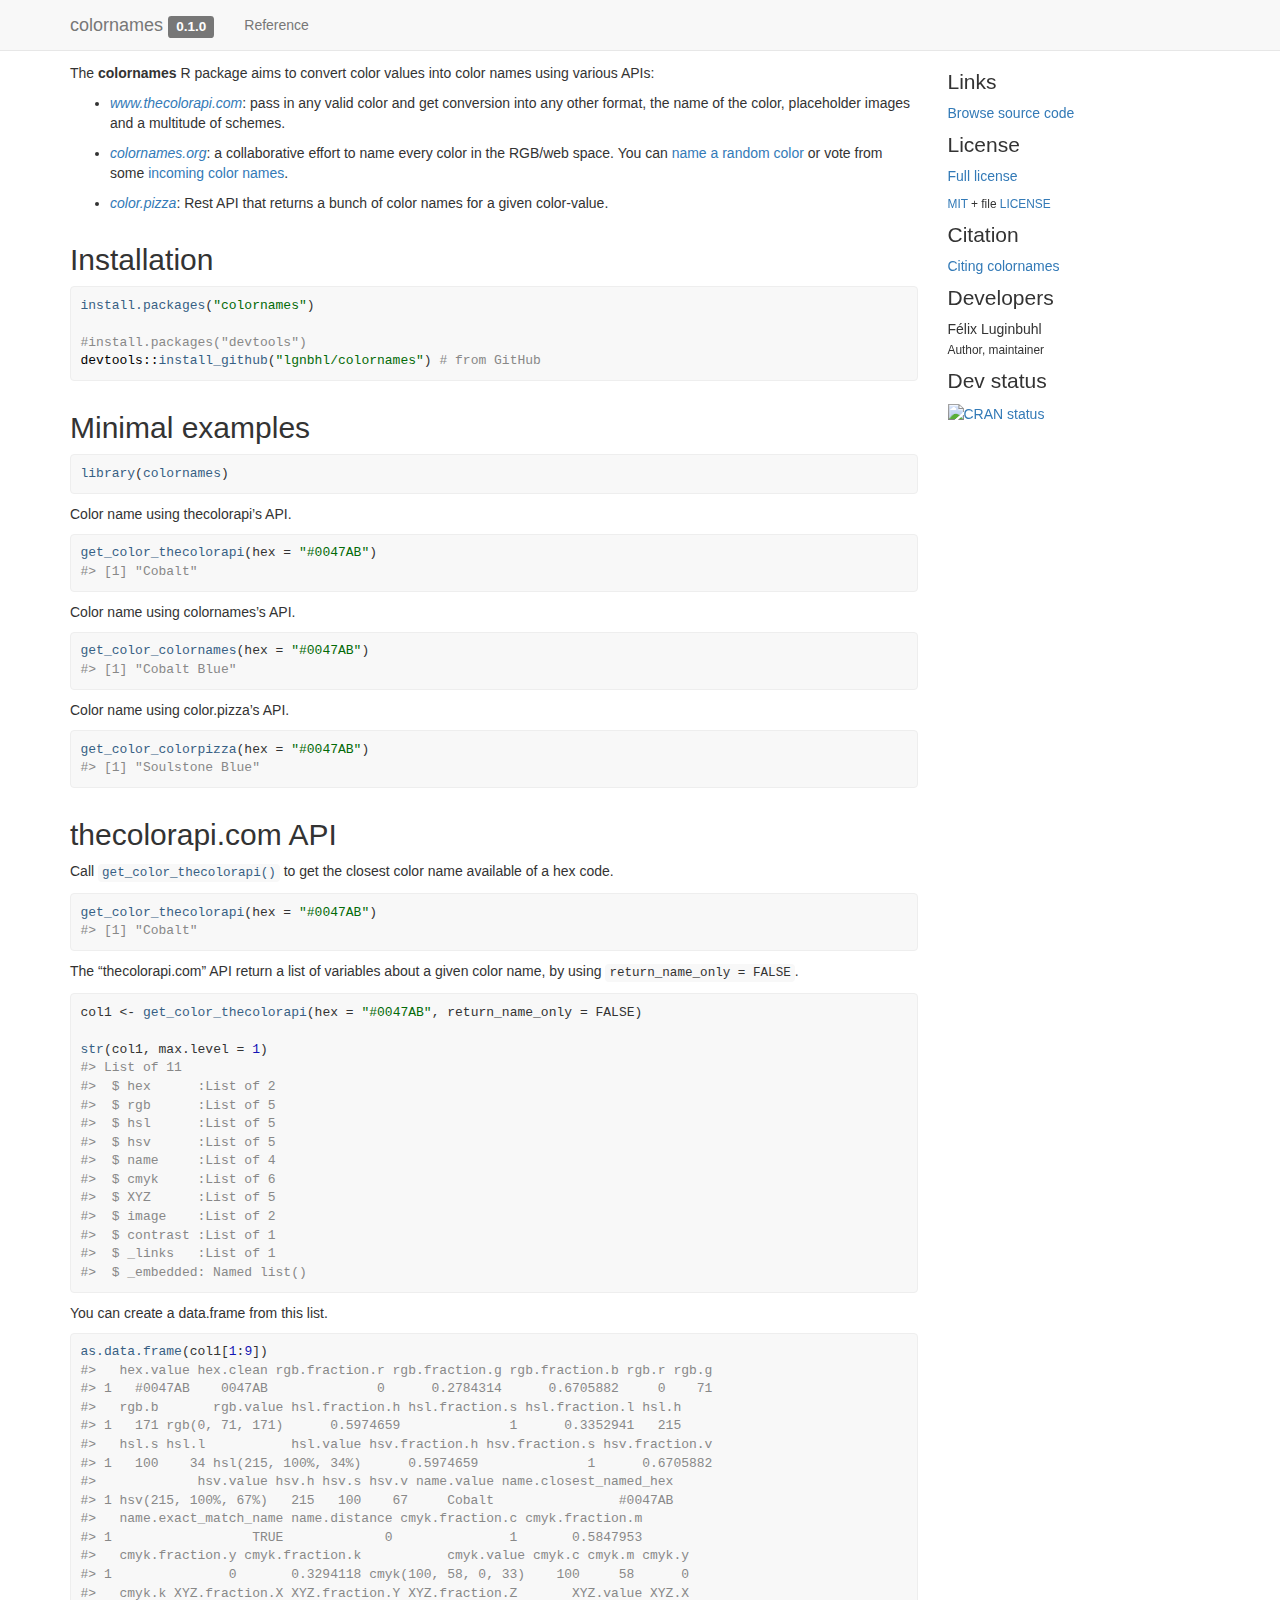
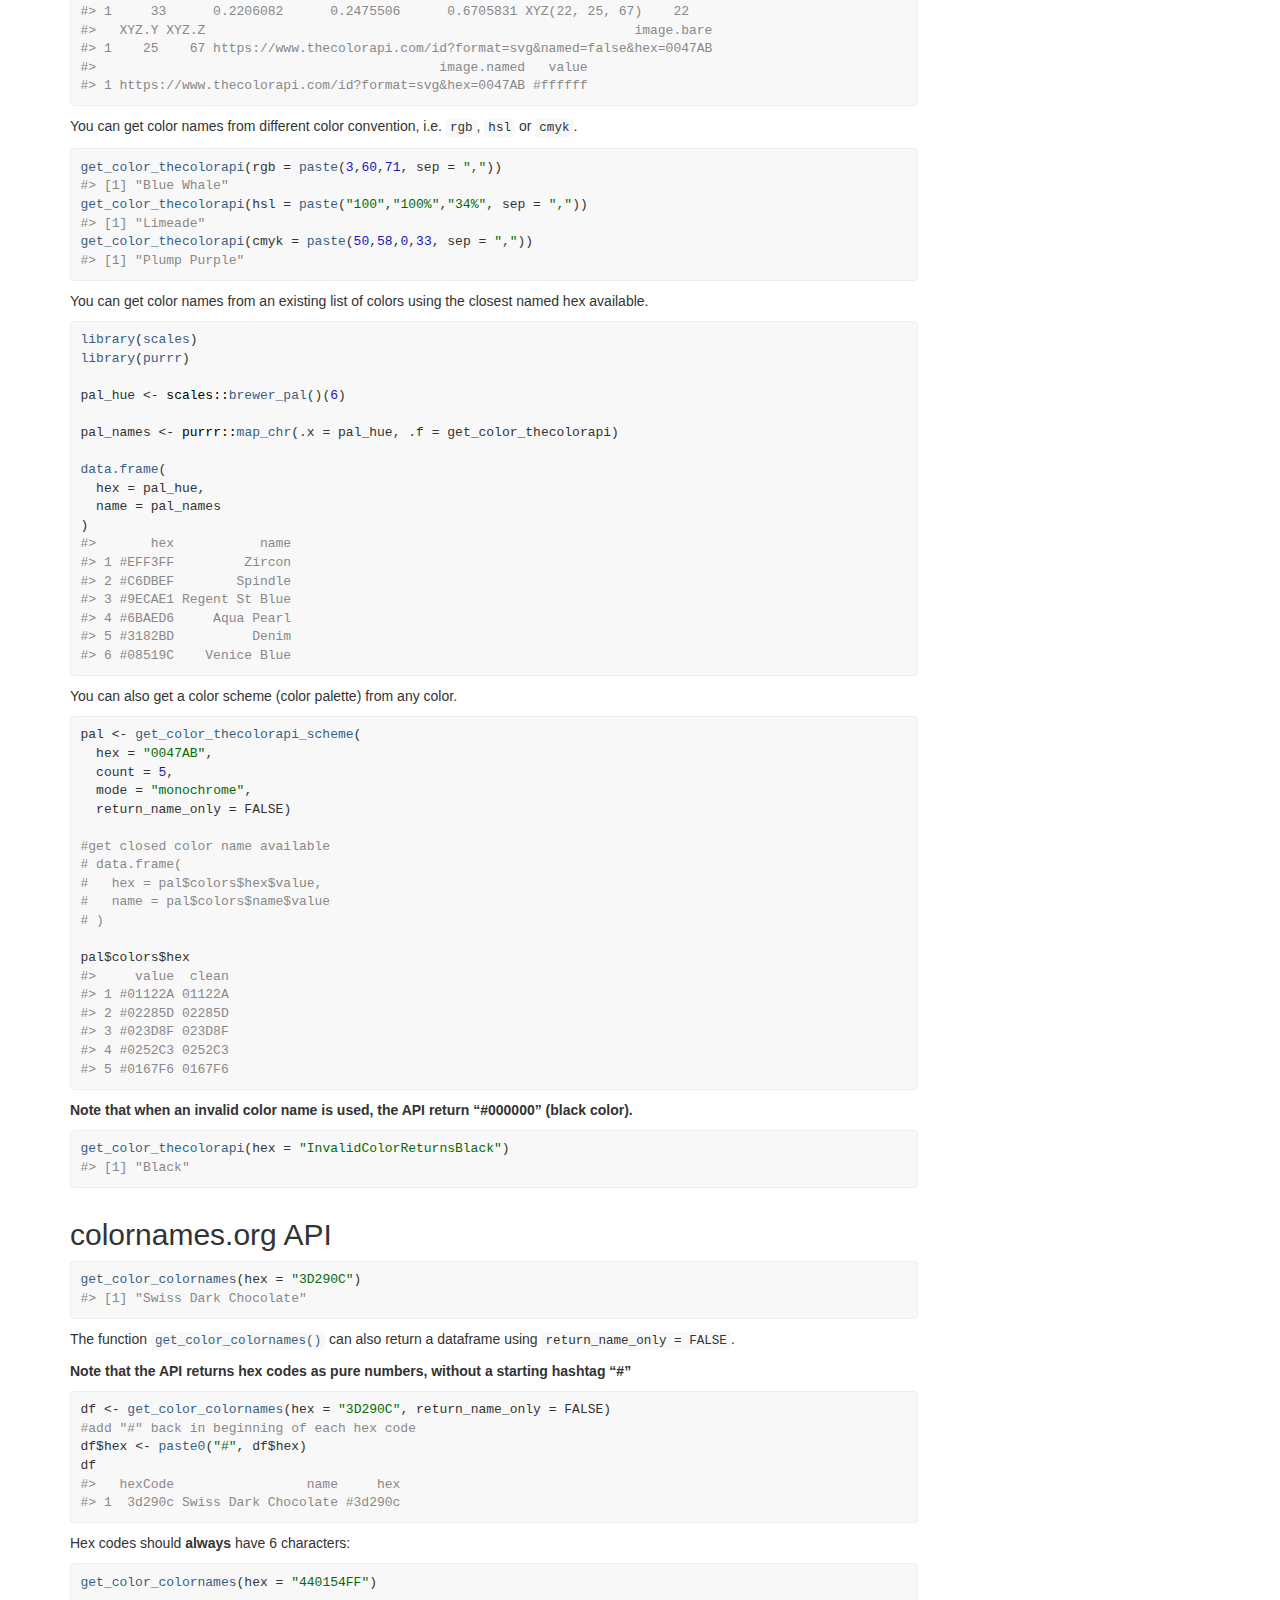
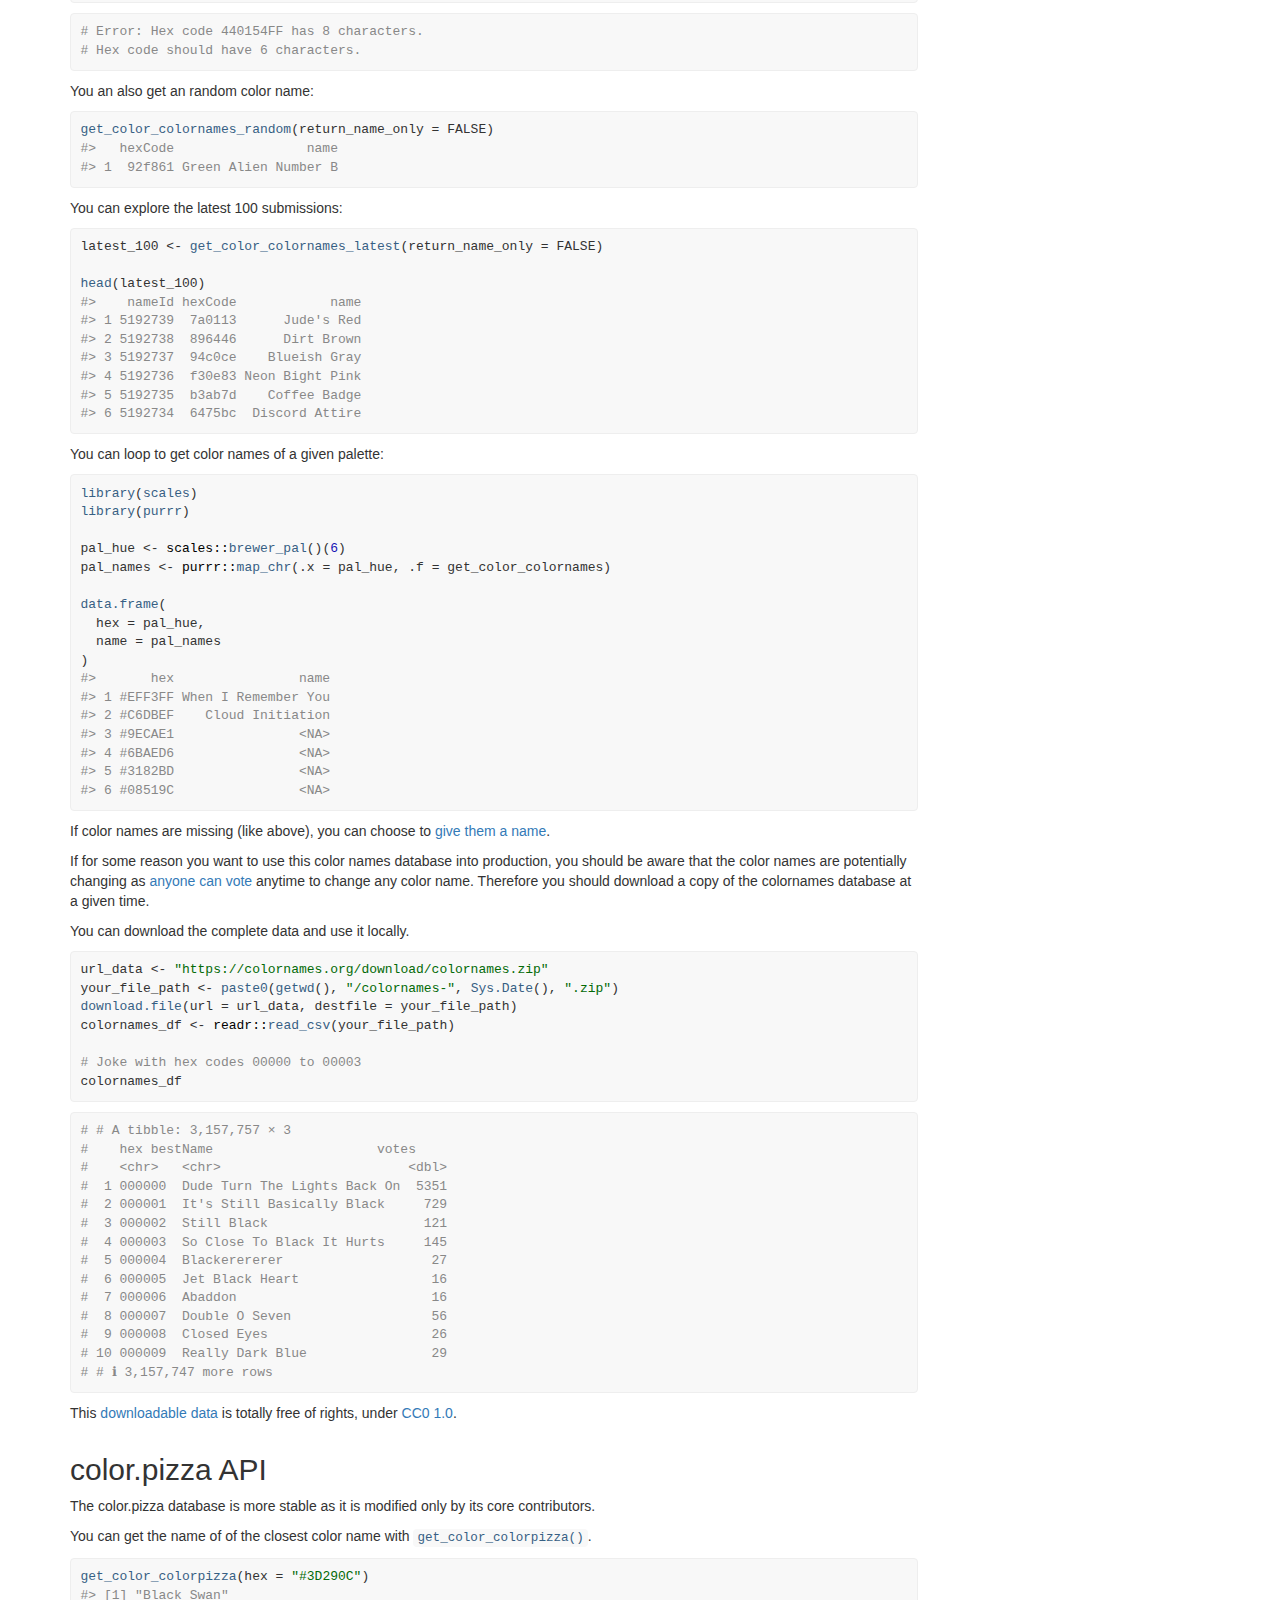
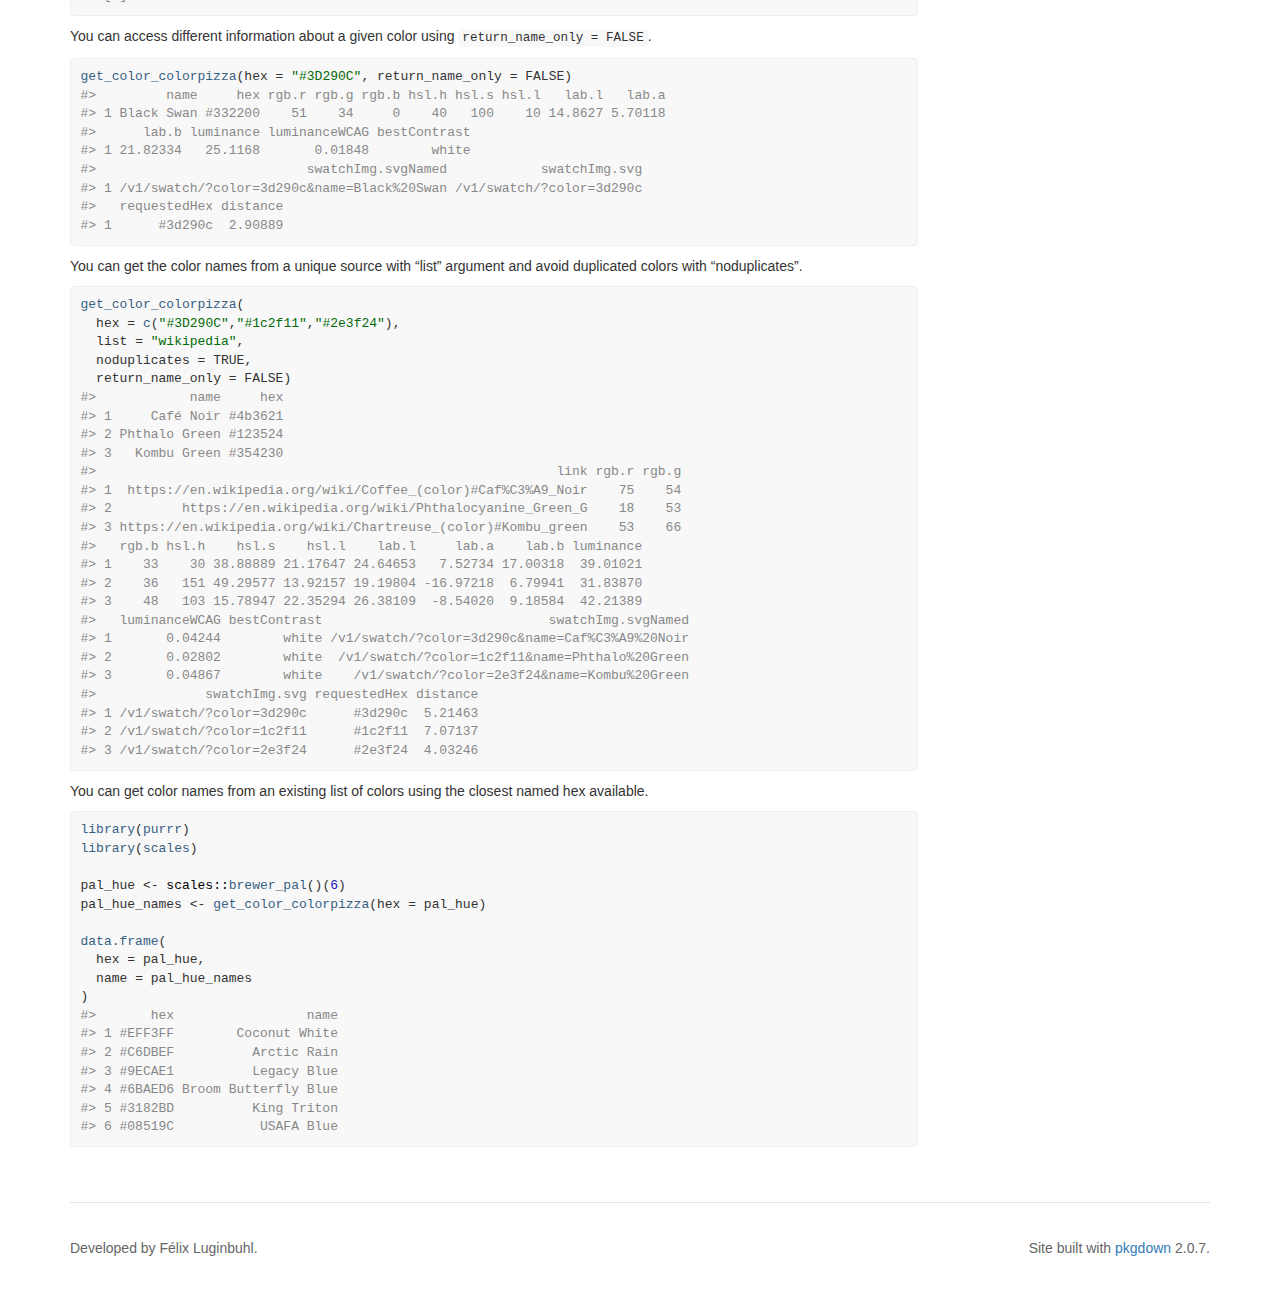
==== docs/index.html @ 17789cb8 "colornames v.0.1.0" ====
<!DOCTYPE html>
<!-- Generated by pkgdown: do not edit by hand --><html lang="en">
<head>
<meta http-equiv="Content-Type" content="text/html; charset=UTF-8">
<meta charset="utf-8">
<meta http-equiv="X-UA-Compatible" content="IE=edge">
<meta name="viewport" content="width=device-width, initial-scale=1.0">
<title>Convert color values into color names. • colornames</title>
<!-- jquery --><script src="https://cdnjs.cloudflare.com/ajax/libs/jquery/3.4.1/jquery.min.js" integrity="sha256-CSXorXvZcTkaix6Yvo6HppcZGetbYMGWSFlBw8HfCJo=" crossorigin="anonymous"></script><!-- Bootstrap --><link rel="stylesheet" href="https://cdnjs.cloudflare.com/ajax/libs/twitter-bootstrap/3.4.1/css/bootstrap.min.css" integrity="sha256-bZLfwXAP04zRMK2BjiO8iu9pf4FbLqX6zitd+tIvLhE=" crossorigin="anonymous">
<script src="https://cdnjs.cloudflare.com/ajax/libs/twitter-bootstrap/3.4.1/js/bootstrap.min.js" integrity="sha256-nuL8/2cJ5NDSSwnKD8VqreErSWHtnEP9E7AySL+1ev4=" crossorigin="anonymous"></script><!-- bootstrap-toc --><link rel="stylesheet" href="bootstrap-toc.css">
<script src="bootstrap-toc.js"></script><!-- Font Awesome icons --><link rel="stylesheet" href="https://cdnjs.cloudflare.com/ajax/libs/font-awesome/5.12.1/css/all.min.css" integrity="sha256-mmgLkCYLUQbXn0B1SRqzHar6dCnv9oZFPEC1g1cwlkk=" crossorigin="anonymous">
<link rel="stylesheet" href="https://cdnjs.cloudflare.com/ajax/libs/font-awesome/5.12.1/css/v4-shims.min.css" integrity="sha256-wZjR52fzng1pJHwx4aV2AO3yyTOXrcDW7jBpJtTwVxw=" crossorigin="anonymous">
<!-- clipboard.js --><script src="https://cdnjs.cloudflare.com/ajax/libs/clipboard.js/2.0.6/clipboard.min.js" integrity="sha256-inc5kl9MA1hkeYUt+EC3BhlIgyp/2jDIyBLS6k3UxPI=" crossorigin="anonymous"></script><!-- headroom.js --><script src="https://cdnjs.cloudflare.com/ajax/libs/headroom/0.11.0/headroom.min.js" integrity="sha256-AsUX4SJE1+yuDu5+mAVzJbuYNPHj/WroHuZ8Ir/CkE0=" crossorigin="anonymous"></script><script src="https://cdnjs.cloudflare.com/ajax/libs/headroom/0.11.0/jQuery.headroom.min.js" integrity="sha256-ZX/yNShbjqsohH1k95liqY9Gd8uOiE1S4vZc+9KQ1K4=" crossorigin="anonymous"></script><!-- pkgdown --><link href="pkgdown.css" rel="stylesheet">
<script src="pkgdown.js"></script><meta property="og:title" content="Convert color values into color names.">
<meta property="og:description" content="R wrapper of various APIs, i.e. &lt;www.thecolorapi.com&gt;, &lt;colornames.org&gt;
  and &lt;color.pizza&gt;, which convert color values into color names.">
<!-- mathjax --><script src="https://cdnjs.cloudflare.com/ajax/libs/mathjax/2.7.5/MathJax.js" integrity="sha256-nvJJv9wWKEm88qvoQl9ekL2J+k/RWIsaSScxxlsrv8k=" crossorigin="anonymous"></script><script src="https://cdnjs.cloudflare.com/ajax/libs/mathjax/2.7.5/config/TeX-AMS-MML_HTMLorMML.js" integrity="sha256-84DKXVJXs0/F8OTMzX4UR909+jtl4G7SPypPavF+GfA=" crossorigin="anonymous"></script><!--[if lt IE 9]>
<script src="https://oss.maxcdn.com/html5shiv/3.7.3/html5shiv.min.js"></script>
<script src="https://oss.maxcdn.com/respond/1.4.2/respond.min.js"></script>
<![endif]-->
</head>
<body data-spy="scroll" data-target="#toc">
    

    <div class="container template-home">
      <header><div class="navbar navbar-default navbar-fixed-top" role="navigation">
  <div class="container">
    <div class="navbar-header">
      <button type="button" class="navbar-toggle collapsed" data-toggle="collapse" data-target="#navbar" aria-expanded="false">
        <span class="sr-only">Toggle navigation</span>
        <span class="icon-bar"></span>
        <span class="icon-bar"></span>
        <span class="icon-bar"></span>
      </button>
      <span class="navbar-brand">
        <a class="navbar-link" href="index.html">colornames</a>
        <span class="version label label-default" data-toggle="tooltip" data-placement="bottom" title="">0.1.0</span>
      </span>
    </div>

    <div id="navbar" class="navbar-collapse collapse">
      <ul class="nav navbar-nav">
<li>
  <a href="reference/index.html">Reference</a>
</li>
      </ul>
<ul class="nav navbar-nav navbar-right">
<li>
  <a href="https://github.com/lgnbhl/colornames/" class="external-link">
    <span class="fab fa-github fa-lg"></span>
     
  </a>
</li>
      </ul>
</div>
<!--/.nav-collapse -->
  </div>
<!--/.container -->
</div>
<!--/.navbar -->

      

      </header><div class="row">
  <div class="contents col-md-9">

<div class="section level2">
<h2 id="overview">Overview<a class="anchor" aria-label="anchor" href="#overview"></a>
</h2>
<!-- badges: start -->

<p>The <strong>colornames</strong> R package aims to convert color values into color names using various APIs:</p>
<ul>
<li><p><em><a href="https://www.thecolorapi.com" class="external-link">www.thecolorapi.com</a></em>: pass in any valid color and get conversion into any other format, the name of the color, placeholder images and a multitude of schemes.</p></li>
<li><p><em><a href="https://colornames.org" class="external-link">colornames.org</a></em>: a collaborative effort to name every color in the RGB/web space. You can <a href="https://colornames.org/random/" class="external-link">name a random color</a> or vote from some <a href="https://colornames.org/fresh/" class="external-link">incoming color names</a>.</p></li>
<li><p><em><a href="https://github.com/meodai/color-name-api" class="external-link">color.pizza</a></em>: Rest API that returns a bunch of color names for a given color-value.</p></li>
</ul>
</div>
<div class="section level2">
<h2 id="installation">Installation<a class="anchor" aria-label="anchor" href="#installation"></a>
</h2>
<div class="sourceCode" id="cb1"><pre class="downlit sourceCode r">
<code class="sourceCode R"><span><span class="fu"><a href="https://rdrr.io/r/utils/install.packages.html" class="external-link">install.packages</a></span><span class="op">(</span><span class="st">"colornames"</span><span class="op">)</span></span>
<span></span>
<span><span class="co">#install.packages("devtools")</span></span>
<span><span class="fu">devtools</span><span class="fu">::</span><span class="fu"><a href="https://remotes.r-lib.org/reference/install_github.html" class="external-link">install_github</a></span><span class="op">(</span><span class="st">"lgnbhl/colornames"</span><span class="op">)</span> <span class="co"># from GitHub</span></span></code></pre></div>
</div>
<div class="section level2">
<h2 id="minimal-examples">Minimal examples<a class="anchor" aria-label="anchor" href="#minimal-examples"></a>
</h2>
<div class="sourceCode" id="cb2"><pre class="downlit sourceCode r">
<code class="sourceCode R"><span><span class="kw"><a href="https://rdrr.io/r/base/library.html" class="external-link">library</a></span><span class="op">(</span><span class="va"><a href="https://felixluginbuhl.com/colornames/" class="external-link">colornames</a></span><span class="op">)</span></span></code></pre></div>
<p>Color name using thecolorapi’s API.</p>
<div class="sourceCode" id="cb3"><pre class="downlit sourceCode r">
<code class="sourceCode R"><span><span class="fu"><a href="reference/get_color_thecolorapi.html">get_color_thecolorapi</a></span><span class="op">(</span>hex <span class="op">=</span> <span class="st">"#0047AB"</span><span class="op">)</span></span>
<span><span class="co">#&gt; [1] "Cobalt"</span></span></code></pre></div>
<p>Color name using colornames’s API.</p>
<div class="sourceCode" id="cb4"><pre class="downlit sourceCode r">
<code class="sourceCode R"><span><span class="fu"><a href="reference/get_color_colornames.html">get_color_colornames</a></span><span class="op">(</span>hex <span class="op">=</span> <span class="st">"#0047AB"</span><span class="op">)</span></span>
<span><span class="co">#&gt; [1] "Cobalt Blue"</span></span></code></pre></div>
<p>Color name using color.pizza’s API.</p>
<div class="sourceCode" id="cb5"><pre class="downlit sourceCode r">
<code class="sourceCode R"><span><span class="fu"><a href="reference/get_color_colorpizza.html">get_color_colorpizza</a></span><span class="op">(</span>hex <span class="op">=</span> <span class="st">"#0047AB"</span><span class="op">)</span></span>
<span><span class="co">#&gt; [1] "Soulstone Blue"</span></span></code></pre></div>
</div>
<div class="section level2">
<h2 id="thecolorapicom-api">thecolorapi.com API<a class="anchor" aria-label="anchor" href="#thecolorapicom-api"></a>
</h2>
<p>Call <code><a href="reference/get_color_thecolorapi.html">get_color_thecolorapi()</a></code> to get the closest color name available of a hex code.</p>
<div class="sourceCode" id="cb6"><pre class="downlit sourceCode r">
<code class="sourceCode R"><span><span class="fu"><a href="reference/get_color_thecolorapi.html">get_color_thecolorapi</a></span><span class="op">(</span>hex <span class="op">=</span> <span class="st">"#0047AB"</span><span class="op">)</span></span>
<span><span class="co">#&gt; [1] "Cobalt"</span></span></code></pre></div>
<p>The “thecolorapi.com” API return a list of variables about a given color name, by using <code>return_name_only = FALSE</code>.</p>
<div class="sourceCode" id="cb7"><pre class="downlit sourceCode r">
<code class="sourceCode R"><span><span class="va">col1</span> <span class="op">&lt;-</span> <span class="fu"><a href="reference/get_color_thecolorapi.html">get_color_thecolorapi</a></span><span class="op">(</span>hex <span class="op">=</span> <span class="st">"#0047AB"</span>, return_name_only <span class="op">=</span> <span class="cn">FALSE</span><span class="op">)</span></span>
<span></span>
<span><span class="fu"><a href="https://rdrr.io/r/utils/str.html" class="external-link">str</a></span><span class="op">(</span><span class="va">col1</span>, max.level <span class="op">=</span> <span class="fl">1</span><span class="op">)</span></span>
<span><span class="co">#&gt; List of 11</span></span>
<span><span class="co">#&gt;  $ hex      :List of 2</span></span>
<span><span class="co">#&gt;  $ rgb      :List of 5</span></span>
<span><span class="co">#&gt;  $ hsl      :List of 5</span></span>
<span><span class="co">#&gt;  $ hsv      :List of 5</span></span>
<span><span class="co">#&gt;  $ name     :List of 4</span></span>
<span><span class="co">#&gt;  $ cmyk     :List of 6</span></span>
<span><span class="co">#&gt;  $ XYZ      :List of 5</span></span>
<span><span class="co">#&gt;  $ image    :List of 2</span></span>
<span><span class="co">#&gt;  $ contrast :List of 1</span></span>
<span><span class="co">#&gt;  $ _links   :List of 1</span></span>
<span><span class="co">#&gt;  $ _embedded: Named list()</span></span></code></pre></div>
<p>You can create a data.frame from this list.</p>
<div class="sourceCode" id="cb8"><pre class="downlit sourceCode r">
<code class="sourceCode R"><span><span class="fu"><a href="https://rdrr.io/r/base/as.data.frame.html" class="external-link">as.data.frame</a></span><span class="op">(</span><span class="va">col1</span><span class="op">[</span><span class="fl">1</span><span class="op">:</span><span class="fl">9</span><span class="op">]</span><span class="op">)</span></span>
<span><span class="co">#&gt;   hex.value hex.clean rgb.fraction.r rgb.fraction.g rgb.fraction.b rgb.r rgb.g</span></span>
<span><span class="co">#&gt; 1   #0047AB    0047AB              0      0.2784314      0.6705882     0    71</span></span>
<span><span class="co">#&gt;   rgb.b       rgb.value hsl.fraction.h hsl.fraction.s hsl.fraction.l hsl.h</span></span>
<span><span class="co">#&gt; 1   171 rgb(0, 71, 171)      0.5974659              1      0.3352941   215</span></span>
<span><span class="co">#&gt;   hsl.s hsl.l           hsl.value hsv.fraction.h hsv.fraction.s hsv.fraction.v</span></span>
<span><span class="co">#&gt; 1   100    34 hsl(215, 100%, 34%)      0.5974659              1      0.6705882</span></span>
<span><span class="co">#&gt;             hsv.value hsv.h hsv.s hsv.v name.value name.closest_named_hex</span></span>
<span><span class="co">#&gt; 1 hsv(215, 100%, 67%)   215   100    67     Cobalt                #0047AB</span></span>
<span><span class="co">#&gt;   name.exact_match_name name.distance cmyk.fraction.c cmyk.fraction.m</span></span>
<span><span class="co">#&gt; 1                  TRUE             0               1       0.5847953</span></span>
<span><span class="co">#&gt;   cmyk.fraction.y cmyk.fraction.k           cmyk.value cmyk.c cmyk.m cmyk.y</span></span>
<span><span class="co">#&gt; 1               0       0.3294118 cmyk(100, 58, 0, 33)    100     58      0</span></span>
<span><span class="co">#&gt;   cmyk.k XYZ.fraction.X XYZ.fraction.Y XYZ.fraction.Z       XYZ.value XYZ.X</span></span>
<span><span class="co">#&gt; 1     33      0.2206082      0.2475506      0.6705831 XYZ(22, 25, 67)    22</span></span>
<span><span class="co">#&gt;   XYZ.Y XYZ.Z                                                       image.bare</span></span>
<span><span class="co">#&gt; 1    25    67 https://www.thecolorapi.com/id?format=svg&amp;named=false&amp;hex=0047AB</span></span>
<span><span class="co">#&gt;                                            image.named   value</span></span>
<span><span class="co">#&gt; 1 https://www.thecolorapi.com/id?format=svg&amp;hex=0047AB #ffffff</span></span></code></pre></div>
<p>You can get color names from different color convention, i.e. <code>rgb</code>, <code>hsl</code> or <code>cmyk</code>.</p>
<div class="sourceCode" id="cb9"><pre class="downlit sourceCode r">
<code class="sourceCode R"><span><span class="fu"><a href="reference/get_color_thecolorapi.html">get_color_thecolorapi</a></span><span class="op">(</span>rgb <span class="op">=</span> <span class="fu"><a href="https://rdrr.io/r/base/paste.html" class="external-link">paste</a></span><span class="op">(</span><span class="fl">3</span>,<span class="fl">60</span>,<span class="fl">71</span>, sep <span class="op">=</span> <span class="st">","</span><span class="op">)</span><span class="op">)</span></span>
<span><span class="co">#&gt; [1] "Blue Whale"</span></span>
<span><span class="fu"><a href="reference/get_color_thecolorapi.html">get_color_thecolorapi</a></span><span class="op">(</span>hsl <span class="op">=</span> <span class="fu"><a href="https://rdrr.io/r/base/paste.html" class="external-link">paste</a></span><span class="op">(</span><span class="st">"100"</span>,<span class="st">"100%"</span>,<span class="st">"34%"</span>, sep <span class="op">=</span> <span class="st">","</span><span class="op">)</span><span class="op">)</span></span>
<span><span class="co">#&gt; [1] "Limeade"</span></span>
<span><span class="fu"><a href="reference/get_color_thecolorapi.html">get_color_thecolorapi</a></span><span class="op">(</span>cmyk <span class="op">=</span> <span class="fu"><a href="https://rdrr.io/r/base/paste.html" class="external-link">paste</a></span><span class="op">(</span><span class="fl">50</span>,<span class="fl">58</span>,<span class="fl">0</span>,<span class="fl">33</span>, sep <span class="op">=</span> <span class="st">","</span><span class="op">)</span><span class="op">)</span></span>
<span><span class="co">#&gt; [1] "Plump Purple"</span></span></code></pre></div>
<p>You can get color names from an existing list of colors using the closest named hex available.</p>
<div class="sourceCode" id="cb10"><pre class="downlit sourceCode r">
<code class="sourceCode R"><span><span class="kw"><a href="https://rdrr.io/r/base/library.html" class="external-link">library</a></span><span class="op">(</span><span class="va"><a href="https://scales.r-lib.org" class="external-link">scales</a></span><span class="op">)</span></span>
<span><span class="kw"><a href="https://rdrr.io/r/base/library.html" class="external-link">library</a></span><span class="op">(</span><span class="va"><a href="https://purrr.tidyverse.org/" class="external-link">purrr</a></span><span class="op">)</span></span>
<span></span>
<span><span class="va">pal_hue</span> <span class="op">&lt;-</span> <span class="fu">scales</span><span class="fu">::</span><span class="fu"><a href="https://scales.r-lib.org/reference/brewer_pal.html" class="external-link">brewer_pal</a></span><span class="op">(</span><span class="op">)</span><span class="op">(</span><span class="fl">6</span><span class="op">)</span></span>
<span></span>
<span><span class="va">pal_names</span> <span class="op">&lt;-</span> <span class="fu">purrr</span><span class="fu">::</span><span class="fu"><a href="https://purrr.tidyverse.org/reference/map.html" class="external-link">map_chr</a></span><span class="op">(</span>.x <span class="op">=</span> <span class="va">pal_hue</span>, .f <span class="op">=</span> <span class="va">get_color_thecolorapi</span><span class="op">)</span></span>
<span></span>
<span><span class="fu"><a href="https://rdrr.io/r/base/data.frame.html" class="external-link">data.frame</a></span><span class="op">(</span></span>
<span>  hex <span class="op">=</span> <span class="va">pal_hue</span>,</span>
<span>  name <span class="op">=</span> <span class="va">pal_names</span></span>
<span><span class="op">)</span></span>
<span><span class="co">#&gt;       hex           name</span></span>
<span><span class="co">#&gt; 1 #EFF3FF         Zircon</span></span>
<span><span class="co">#&gt; 2 #C6DBEF        Spindle</span></span>
<span><span class="co">#&gt; 3 #9ECAE1 Regent St Blue</span></span>
<span><span class="co">#&gt; 4 #6BAED6     Aqua Pearl</span></span>
<span><span class="co">#&gt; 5 #3182BD          Denim</span></span>
<span><span class="co">#&gt; 6 #08519C    Venice Blue</span></span></code></pre></div>
<p>You can also get a color scheme (color palette) from any color.</p>
<div class="sourceCode" id="cb11"><pre class="downlit sourceCode r">
<code class="sourceCode R"><span><span class="va">pal</span> <span class="op">&lt;-</span> <span class="fu"><a href="reference/get_color_thecolorapi_scheme.html">get_color_thecolorapi_scheme</a></span><span class="op">(</span></span>
<span>  hex <span class="op">=</span> <span class="st">"0047AB"</span>, </span>
<span>  count <span class="op">=</span> <span class="fl">5</span>, </span>
<span>  mode <span class="op">=</span> <span class="st">"monochrome"</span>, </span>
<span>  return_name_only <span class="op">=</span> <span class="cn">FALSE</span><span class="op">)</span></span>
<span></span>
<span><span class="co">#get closed color name available</span></span>
<span><span class="co"># data.frame(</span></span>
<span><span class="co">#   hex = pal$colors$hex$value,</span></span>
<span><span class="co">#   name = pal$colors$name$value</span></span>
<span><span class="co"># )</span></span>
<span></span>
<span><span class="va">pal</span><span class="op">$</span><span class="va">colors</span><span class="op">$</span><span class="va">hex</span></span>
<span><span class="co">#&gt;     value  clean</span></span>
<span><span class="co">#&gt; 1 #01122A 01122A</span></span>
<span><span class="co">#&gt; 2 #02285D 02285D</span></span>
<span><span class="co">#&gt; 3 #023D8F 023D8F</span></span>
<span><span class="co">#&gt; 4 #0252C3 0252C3</span></span>
<span><span class="co">#&gt; 5 #0167F6 0167F6</span></span></code></pre></div>
<p><strong>Note that when an invalid color name is used, the API return “#000000” (black color).</strong></p>
<div class="sourceCode" id="cb12"><pre class="downlit sourceCode r">
<code class="sourceCode R"><span><span class="fu"><a href="reference/get_color_thecolorapi.html">get_color_thecolorapi</a></span><span class="op">(</span>hex <span class="op">=</span> <span class="st">"InvalidColorReturnsBlack"</span><span class="op">)</span></span>
<span><span class="co">#&gt; [1] "Black"</span></span></code></pre></div>
</div>
<div class="section level2">
<h2 id="colornamesorg-api">colornames.org API<a class="anchor" aria-label="anchor" href="#colornamesorg-api"></a>
</h2>
<div class="sourceCode" id="cb13"><pre class="downlit sourceCode r">
<code class="sourceCode R"><span><span class="fu"><a href="reference/get_color_colornames.html">get_color_colornames</a></span><span class="op">(</span>hex <span class="op">=</span> <span class="st">"3D290C"</span><span class="op">)</span></span>
<span><span class="co">#&gt; [1] "Swiss Dark Chocolate"</span></span></code></pre></div>
<p>The function <code><a href="reference/get_color_colornames.html">get_color_colornames()</a></code> can also return a dataframe using <code>return_name_only = FALSE</code>.</p>
<p><strong>Note that the API returns hex codes as pure numbers, without a starting hashtag “#”</strong></p>
<div class="sourceCode" id="cb14"><pre class="downlit sourceCode r">
<code class="sourceCode R"><span><span class="va">df</span> <span class="op">&lt;-</span> <span class="fu"><a href="reference/get_color_colornames.html">get_color_colornames</a></span><span class="op">(</span>hex <span class="op">=</span> <span class="st">"3D290C"</span>, return_name_only <span class="op">=</span> <span class="cn">FALSE</span><span class="op">)</span></span>
<span><span class="co">#add "#" back in beginning of each hex code</span></span>
<span><span class="va">df</span><span class="op">$</span><span class="va">hex</span> <span class="op">&lt;-</span> <span class="fu"><a href="https://rdrr.io/r/base/paste.html" class="external-link">paste0</a></span><span class="op">(</span><span class="st">"#"</span>, <span class="va">df</span><span class="op">$</span><span class="va">hex</span><span class="op">)</span></span>
<span><span class="va">df</span></span>
<span><span class="co">#&gt;   hexCode                 name     hex</span></span>
<span><span class="co">#&gt; 1  3d290c Swiss Dark Chocolate #3d290c</span></span></code></pre></div>
<p>Hex codes should <strong>always</strong> have 6 characters:</p>
<div class="sourceCode" id="cb15"><pre class="downlit sourceCode r">
<code class="sourceCode R"><span><span class="fu"><a href="reference/get_color_colornames.html">get_color_colornames</a></span><span class="op">(</span>hex <span class="op">=</span> <span class="st">"440154FF"</span><span class="op">)</span></span></code></pre></div>
<div class="sourceCode" id="cb16"><pre class="sourceCode R"><code class="sourceCode r"><span id="cb16-1"><a href="#cb16-1" tabindex="-1"></a><span class="co"># Error: Hex code 440154FF has 8 characters. </span></span>
<span id="cb16-2"><a href="#cb16-2" tabindex="-1"></a><span class="co"># Hex code should have 6 characters.</span></span></code></pre></div>
<p>You an also get an random color name:</p>
<div class="sourceCode" id="cb17"><pre class="downlit sourceCode r">
<code class="sourceCode R"><span><span class="fu"><a href="reference/get_color_name_random.html">get_color_colornames_random</a></span><span class="op">(</span>return_name_only <span class="op">=</span> <span class="cn">FALSE</span><span class="op">)</span></span>
<span><span class="co">#&gt;   hexCode                 name</span></span>
<span><span class="co">#&gt; 1  92f861 Green Alien Number B</span></span></code></pre></div>
<p>You can explore the latest 100 submissions:</p>
<div class="sourceCode" id="cb18"><pre class="downlit sourceCode r">
<code class="sourceCode R"><span><span class="va">latest_100</span> <span class="op">&lt;-</span> <span class="fu"><a href="reference/get_color_name_latest.html">get_color_colornames_latest</a></span><span class="op">(</span>return_name_only <span class="op">=</span> <span class="cn">FALSE</span><span class="op">)</span></span>
<span></span>
<span><span class="fu"><a href="https://rdrr.io/r/utils/head.html" class="external-link">head</a></span><span class="op">(</span><span class="va">latest_100</span><span class="op">)</span></span>
<span><span class="co">#&gt;    nameId hexCode            name</span></span>
<span><span class="co">#&gt; 1 5192739  7a0113      Jude's Red</span></span>
<span><span class="co">#&gt; 2 5192738  896446      Dirt Brown</span></span>
<span><span class="co">#&gt; 3 5192737  94c0ce    Blueish Gray</span></span>
<span><span class="co">#&gt; 4 5192736  f30e83 Neon Bight Pink</span></span>
<span><span class="co">#&gt; 5 5192735  b3ab7d    Coffee Badge</span></span>
<span><span class="co">#&gt; 6 5192734  6475bc  Discord Attire</span></span></code></pre></div>
<p>You can loop to get color names of a given palette:</p>
<div class="sourceCode" id="cb19"><pre class="downlit sourceCode r">
<code class="sourceCode R"><span><span class="kw"><a href="https://rdrr.io/r/base/library.html" class="external-link">library</a></span><span class="op">(</span><span class="va"><a href="https://scales.r-lib.org" class="external-link">scales</a></span><span class="op">)</span></span>
<span><span class="kw"><a href="https://rdrr.io/r/base/library.html" class="external-link">library</a></span><span class="op">(</span><span class="va"><a href="https://purrr.tidyverse.org/" class="external-link">purrr</a></span><span class="op">)</span></span>
<span></span>
<span><span class="va">pal_hue</span> <span class="op">&lt;-</span> <span class="fu">scales</span><span class="fu">::</span><span class="fu"><a href="https://scales.r-lib.org/reference/brewer_pal.html" class="external-link">brewer_pal</a></span><span class="op">(</span><span class="op">)</span><span class="op">(</span><span class="fl">6</span><span class="op">)</span></span>
<span><span class="va">pal_names</span> <span class="op">&lt;-</span> <span class="fu">purrr</span><span class="fu">::</span><span class="fu"><a href="https://purrr.tidyverse.org/reference/map.html" class="external-link">map_chr</a></span><span class="op">(</span>.x <span class="op">=</span> <span class="va">pal_hue</span>, .f <span class="op">=</span> <span class="va">get_color_colornames</span><span class="op">)</span></span>
<span></span>
<span><span class="fu"><a href="https://rdrr.io/r/base/data.frame.html" class="external-link">data.frame</a></span><span class="op">(</span></span>
<span>  hex <span class="op">=</span> <span class="va">pal_hue</span>,</span>
<span>  name <span class="op">=</span> <span class="va">pal_names</span></span>
<span><span class="op">)</span></span>
<span><span class="co">#&gt;       hex                name</span></span>
<span><span class="co">#&gt; 1 #EFF3FF When I Remember You</span></span>
<span><span class="co">#&gt; 2 #C6DBEF    Cloud Initiation</span></span>
<span><span class="co">#&gt; 3 #9ECAE1                &lt;NA&gt;</span></span>
<span><span class="co">#&gt; 4 #6BAED6                &lt;NA&gt;</span></span>
<span><span class="co">#&gt; 5 #3182BD                &lt;NA&gt;</span></span>
<span><span class="co">#&gt; 6 #08519C                &lt;NA&gt;</span></span></code></pre></div>
<p>If color names are missing (like above), you can choose to <a href="https://colornames.org/random/" class="external-link">give them a name</a>.</p>
<p>If for some reason you want to use this color names database into production, you should be aware that the color names are potentially changing as <a href="https://colornames.org/fresh/" class="external-link">anyone can vote</a> anytime to change any color name. Therefore you should download a copy of the colornames database at a given time.</p>
<p>You can download the complete data and use it locally.</p>
<div class="sourceCode" id="cb20"><pre class="downlit sourceCode r">
<code class="sourceCode R"><span><span class="va">url_data</span> <span class="op">&lt;-</span> <span class="st">"https://colornames.org/download/colornames.zip"</span></span>
<span><span class="va">your_file_path</span> <span class="op">&lt;-</span> <span class="fu"><a href="https://rdrr.io/r/base/paste.html" class="external-link">paste0</a></span><span class="op">(</span><span class="fu"><a href="https://rdrr.io/r/base/getwd.html" class="external-link">getwd</a></span><span class="op">(</span><span class="op">)</span>, <span class="st">"/colornames-"</span>, <span class="fu"><a href="https://rdrr.io/r/base/Sys.time.html" class="external-link">Sys.Date</a></span><span class="op">(</span><span class="op">)</span>, <span class="st">".zip"</span><span class="op">)</span></span>
<span><span class="fu"><a href="https://rdrr.io/r/utils/download.file.html" class="external-link">download.file</a></span><span class="op">(</span>url <span class="op">=</span> <span class="va">url_data</span>, destfile <span class="op">=</span> <span class="va">your_file_path</span><span class="op">)</span></span>
<span><span class="va">colornames_df</span> <span class="op">&lt;-</span> <span class="fu">readr</span><span class="fu">::</span><span class="fu"><a href="https://readr.tidyverse.org/reference/read_delim.html" class="external-link">read_csv</a></span><span class="op">(</span><span class="va">your_file_path</span><span class="op">)</span></span>
<span></span>
<span><span class="co"># Joke with hex codes 00000 to 00003</span></span>
<span><span class="va">colornames_df</span></span></code></pre></div>
<div class="sourceCode" id="cb21"><pre class="sourceCode R"><code class="sourceCode r"><span id="cb21-1"><a href="#cb21-1" tabindex="-1"></a><span class="co"># # A tibble: 3,157,757 × 3</span></span>
<span id="cb21-2"><a href="#cb21-2" tabindex="-1"></a><span class="co">#    hex bestName                     votes</span></span>
<span id="cb21-3"><a href="#cb21-3" tabindex="-1"></a><span class="co">#    &lt;chr&gt;   &lt;chr&gt;                        &lt;dbl&gt;</span></span>
<span id="cb21-4"><a href="#cb21-4" tabindex="-1"></a><span class="co">#  1 000000  Dude Turn The Lights Back On  5351</span></span>
<span id="cb21-5"><a href="#cb21-5" tabindex="-1"></a><span class="co">#  2 000001  It's Still Basically Black     729</span></span>
<span id="cb21-6"><a href="#cb21-6" tabindex="-1"></a><span class="co">#  3 000002  Still Black                    121</span></span>
<span id="cb21-7"><a href="#cb21-7" tabindex="-1"></a><span class="co">#  4 000003  So Close To Black It Hurts     145</span></span>
<span id="cb21-8"><a href="#cb21-8" tabindex="-1"></a><span class="co">#  5 000004  Blackerererer                   27</span></span>
<span id="cb21-9"><a href="#cb21-9" tabindex="-1"></a><span class="co">#  6 000005  Jet Black Heart                 16</span></span>
<span id="cb21-10"><a href="#cb21-10" tabindex="-1"></a><span class="co">#  7 000006  Abaddon                         16</span></span>
<span id="cb21-11"><a href="#cb21-11" tabindex="-1"></a><span class="co">#  8 000007  Double O Seven                  56</span></span>
<span id="cb21-12"><a href="#cb21-12" tabindex="-1"></a><span class="co">#  9 000008  Closed Eyes                     26</span></span>
<span id="cb21-13"><a href="#cb21-13" tabindex="-1"></a><span class="co"># 10 000009  Really Dark Blue                29</span></span>
<span id="cb21-14"><a href="#cb21-14" tabindex="-1"></a><span class="co"># # ℹ 3,157,747 more rows</span></span></code></pre></div>
<p>This <a href="https://colornames.org/download/" class="external-link">downloadable data</a> is totally free of rights, under <a href="https://creativecommons.org/publicdomain/zero/1.0/" class="external-link">CC0 1.0</a>.</p>
</div>
<div class="section level2">
<h2 id="colorpizza-api">color.pizza API<a class="anchor" aria-label="anchor" href="#colorpizza-api"></a>
</h2>
<p>The color.pizza database is more stable as it is modified only by its core contributors.</p>
<p>You can get the name of of the closest color name with <code><a href="reference/get_color_colorpizza.html">get_color_colorpizza()</a></code>.</p>
<div class="sourceCode" id="cb22"><pre class="downlit sourceCode r">
<code class="sourceCode R"><span><span class="fu"><a href="reference/get_color_colorpizza.html">get_color_colorpizza</a></span><span class="op">(</span>hex <span class="op">=</span> <span class="st">"#3D290C"</span><span class="op">)</span></span>
<span><span class="co">#&gt; [1] "Black Swan"</span></span></code></pre></div>
<p>You can access different information about a given color using <code>return_name_only = FALSE</code>.</p>
<div class="sourceCode" id="cb23"><pre class="downlit sourceCode r">
<code class="sourceCode R"><span><span class="fu"><a href="reference/get_color_colorpizza.html">get_color_colorpizza</a></span><span class="op">(</span>hex <span class="op">=</span> <span class="st">"#3D290C"</span>, return_name_only <span class="op">=</span> <span class="cn">FALSE</span><span class="op">)</span></span>
<span><span class="co">#&gt;         name     hex rgb.r rgb.g rgb.b hsl.h hsl.s hsl.l   lab.l   lab.a</span></span>
<span><span class="co">#&gt; 1 Black Swan #332200    51    34     0    40   100    10 14.8627 5.70118</span></span>
<span><span class="co">#&gt;      lab.b luminance luminanceWCAG bestContrast</span></span>
<span><span class="co">#&gt; 1 21.82334   25.1168       0.01848        white</span></span>
<span><span class="co">#&gt;                           swatchImg.svgNamed            swatchImg.svg</span></span>
<span><span class="co">#&gt; 1 /v1/swatch/?color=3d290c&amp;name=Black%20Swan /v1/swatch/?color=3d290c</span></span>
<span><span class="co">#&gt;   requestedHex distance</span></span>
<span><span class="co">#&gt; 1      #3d290c  2.90889</span></span></code></pre></div>
<p>You can get the color names from a unique source with “list” argument and avoid duplicated colors with “noduplicates”.</p>
<div class="sourceCode" id="cb24"><pre class="downlit sourceCode r">
<code class="sourceCode R"><span><span class="fu"><a href="reference/get_color_colorpizza.html">get_color_colorpizza</a></span><span class="op">(</span></span>
<span>  hex <span class="op">=</span> <span class="fu"><a href="https://rdrr.io/r/base/c.html" class="external-link">c</a></span><span class="op">(</span><span class="st">"#3D290C"</span>,<span class="st">"#1c2f11"</span>,<span class="st">"#2e3f24"</span><span class="op">)</span>,</span>
<span>  list <span class="op">=</span> <span class="st">"wikipedia"</span>,</span>
<span>  noduplicates <span class="op">=</span> <span class="cn">TRUE</span>,</span>
<span>  return_name_only <span class="op">=</span> <span class="cn">FALSE</span><span class="op">)</span></span>
<span><span class="co">#&gt;            name     hex</span></span>
<span><span class="co">#&gt; 1     Café Noir #4b3621</span></span>
<span><span class="co">#&gt; 2 Phthalo Green #123524</span></span>
<span><span class="co">#&gt; 3   Kombu Green #354230</span></span>
<span><span class="co">#&gt;                                                           link rgb.r rgb.g</span></span>
<span><span class="co">#&gt; 1  https://en.wikipedia.org/wiki/Coffee_(color)#Caf%C3%A9_Noir    75    54</span></span>
<span><span class="co">#&gt; 2         https://en.wikipedia.org/wiki/Phthalocyanine_Green_G    18    53</span></span>
<span><span class="co">#&gt; 3 https://en.wikipedia.org/wiki/Chartreuse_(color)#Kombu_green    53    66</span></span>
<span><span class="co">#&gt;   rgb.b hsl.h    hsl.s    hsl.l    lab.l     lab.a    lab.b luminance</span></span>
<span><span class="co">#&gt; 1    33    30 38.88889 21.17647 24.64653   7.52734 17.00318  39.01021</span></span>
<span><span class="co">#&gt; 2    36   151 49.29577 13.92157 19.19804 -16.97218  6.79941  31.83870</span></span>
<span><span class="co">#&gt; 3    48   103 15.78947 22.35294 26.38109  -8.54020  9.18584  42.21389</span></span>
<span><span class="co">#&gt;   luminanceWCAG bestContrast                             swatchImg.svgNamed</span></span>
<span><span class="co">#&gt; 1       0.04244        white /v1/swatch/?color=3d290c&amp;name=Caf%C3%A9%20Noir</span></span>
<span><span class="co">#&gt; 2       0.02802        white  /v1/swatch/?color=1c2f11&amp;name=Phthalo%20Green</span></span>
<span><span class="co">#&gt; 3       0.04867        white    /v1/swatch/?color=2e3f24&amp;name=Kombu%20Green</span></span>
<span><span class="co">#&gt;              swatchImg.svg requestedHex distance</span></span>
<span><span class="co">#&gt; 1 /v1/swatch/?color=3d290c      #3d290c  5.21463</span></span>
<span><span class="co">#&gt; 2 /v1/swatch/?color=1c2f11      #1c2f11  7.07137</span></span>
<span><span class="co">#&gt; 3 /v1/swatch/?color=2e3f24      #2e3f24  4.03246</span></span></code></pre></div>
<p>You can get color names from an existing list of colors using the closest named hex available.</p>
<div class="sourceCode" id="cb25"><pre class="downlit sourceCode r">
<code class="sourceCode R"><span><span class="kw"><a href="https://rdrr.io/r/base/library.html" class="external-link">library</a></span><span class="op">(</span><span class="va"><a href="https://purrr.tidyverse.org/" class="external-link">purrr</a></span><span class="op">)</span></span>
<span><span class="kw"><a href="https://rdrr.io/r/base/library.html" class="external-link">library</a></span><span class="op">(</span><span class="va"><a href="https://scales.r-lib.org" class="external-link">scales</a></span><span class="op">)</span></span>
<span></span>
<span><span class="va">pal_hue</span> <span class="op">&lt;-</span> <span class="fu">scales</span><span class="fu">::</span><span class="fu"><a href="https://scales.r-lib.org/reference/brewer_pal.html" class="external-link">brewer_pal</a></span><span class="op">(</span><span class="op">)</span><span class="op">(</span><span class="fl">6</span><span class="op">)</span></span>
<span><span class="va">pal_hue_names</span> <span class="op">&lt;-</span> <span class="fu"><a href="reference/get_color_colorpizza.html">get_color_colorpizza</a></span><span class="op">(</span>hex <span class="op">=</span> <span class="va">pal_hue</span><span class="op">)</span></span>
<span></span>
<span><span class="fu"><a href="https://rdrr.io/r/base/data.frame.html" class="external-link">data.frame</a></span><span class="op">(</span></span>
<span>  hex <span class="op">=</span> <span class="va">pal_hue</span>,</span>
<span>  name <span class="op">=</span> <span class="va">pal_hue_names</span></span>
<span><span class="op">)</span></span>
<span><span class="co">#&gt;       hex                 name</span></span>
<span><span class="co">#&gt; 1 #EFF3FF        Coconut White</span></span>
<span><span class="co">#&gt; 2 #C6DBEF          Arctic Rain</span></span>
<span><span class="co">#&gt; 3 #9ECAE1          Legacy Blue</span></span>
<span><span class="co">#&gt; 4 #6BAED6 Broom Butterfly Blue</span></span>
<span><span class="co">#&gt; 5 #3182BD          King Triton</span></span>
<span><span class="co">#&gt; 6 #08519C           USAFA Blue</span></span></code></pre></div>
</div>

  </div>

  <div class="col-md-3 hidden-xs hidden-sm" id="pkgdown-sidebar">
    <div class="links">
<h2 data-toc-skip>Links</h2>
<ul class="list-unstyled">
<li><a href="https://github.com/lgnbhl/colornames/" class="external-link">Browse source code</a></li>
</ul>
</div>

<div class="license">
<h2 data-toc-skip>License</h2>
<ul class="list-unstyled">
<li><a href="LICENSE.html">Full license</a></li>
<li><small><a href="https://opensource.org/licenses/mit-license.php" class="external-link">MIT</a> + file <a href="LICENSE-text.html">LICENSE</a></small></li>
</ul>
</div>


<div class="citation">
<h2 data-toc-skip>Citation</h2>
<ul class="list-unstyled">
<li><a href="authors.html#citation">Citing colornames</a></li>
</ul>
</div>

<div class="developers">
<h2 data-toc-skip>Developers</h2>
<ul class="list-unstyled">
<li>Félix Luginbuhl <br><small class="roles"> Author, maintainer </small>  </li>
</ul>
</div>

<div class="dev-status">
<h2 data-toc-skip>Dev status</h2>
<ul class="list-unstyled">
<li><a href="https://CRAN.R-project.org/package=colornames" class="external-link"><img src="https://www.r-pkg.org/badges/version/colornames" alt="CRAN status"></a></li>
</ul>
</div>

  </div>
</div>


      <footer><div class="copyright">
  <p></p>
<p>Developed by Félix Luginbuhl.</p>
</div>

<div class="pkgdown">
  <p></p>
<p>Site built with <a href="https://pkgdown.r-lib.org/" class="external-link">pkgdown</a> 2.0.7.</p>
</div>

      </footer>
</div>

  


  

  </body>
</html>
---- docs/pkgdown.css ----
/* Sticky footer */

/**
 * Basic idea: https://philipwalton.github.io/solved-by-flexbox/demos/sticky-footer/
 * Details: https://github.com/philipwalton/solved-by-flexbox/blob/master/assets/css/components/site.css
 *
 * .Site -> body > .container
 * .Site-content -> body > .container .row
 * .footer -> footer
 *
 * Key idea seems to be to ensure that .container and __all its parents__
 * have height set to 100%
 *
 */

html, body {
  height: 100%;
}

body {
  position: relative;
}

body > .container {
  display: flex;
  height: 100%;
  flex-direction: column;
}

body > .container .row {
  flex: 1 0 auto;
}

footer {
  margin-top: 45px;
  padding: 35px 0 36px;
  border-top: 1px solid #e5e5e5;
  color: #666;
  display: flex;
  flex-shrink: 0;
}
footer p {
  margin-bottom: 0;
}
footer div {
  flex: 1;
}
footer .pkgdown {
  text-align: right;
}
footer p {
  margin-bottom: 0;
}

img.icon {
  float: right;
}

/* Ensure in-page images don't run outside their container */
.contents img {
  max-width: 100%;
  height: auto;
}

/* Fix bug in bootstrap (only seen in firefox) */
summary {
  display: list-item;
}

/* Typographic tweaking ---------------------------------*/

.contents .page-header {
  margin-top: calc(-60px + 1em);
}

dd {
  margin-left: 3em;
}

/* Section anchors ---------------------------------*/

a.anchor {
  display: none;
  margin-left: 5px;
  width: 20px;
  height: 20px;

  background-image: url(./link.svg);
  background-repeat: no-repeat;
  background-size: 20px 20px;
  background-position: center center;
}

h1:hover .anchor,
h2:hover .anchor,
h3:hover .anchor,
h4:hover .anchor,
h5:hover .anchor,
h6:hover .anchor {
  display: inline-block;
}

/* Fixes for fixed navbar --------------------------*/

.contents h1, .contents h2, .contents h3, .contents h4 {
  padding-top: 60px;
  margin-top: -40px;
}

/* Navbar submenu --------------------------*/

.dropdown-submenu {
  position: relative;
}

.dropdown-submenu>.dropdown-menu {
  top: 0;
  left: 100%;
  margin-top: -6px;
  margin-left: -1px;
  border-radius: 0 6px 6px 6px;
}

.dropdown-submenu:hover>.dropdown-menu {
  display: block;
}

.dropdown-submenu>a:after {
  display: block;
  content: " ";
  float: right;
  width: 0;
  height: 0;
  border-color: transparent;
  border-style: solid;
  border-width: 5px 0 5px 5px;
  border-left-color: #cccccc;
  margin-top: 5px;
  margin-right: -10px;
}

.dropdown-submenu:hover>a:after {
  border-left-color: #ffffff;
}

.dropdown-submenu.pull-left {
  float: none;
}

.dropdown-submenu.pull-left>.dropdown-menu {
  left: -100%;
  margin-left: 10px;
  border-radius: 6px 0 6px 6px;
}

/* Sidebar --------------------------*/

#pkgdown-sidebar {
  margin-top: 30px;
  position: -webkit-sticky;
  position: sticky;
  top: 70px;
}

#pkgdown-sidebar h2 {
  font-size: 1.5em;
  margin-top: 1em;
}

#pkgdown-sidebar h2:first-child {
  margin-top: 0;
}

#pkgdown-sidebar .list-unstyled li {
  margin-bottom: 0.5em;
}

/* bootstrap-toc tweaks ------------------------------------------------------*/

/* All levels of nav */

nav[data-toggle='toc'] .nav > li > a {
  padding: 4px 20px 4px 6px;
  font-size: 1.5rem;
  font-weight: 400;
  color: inherit;
}

nav[data-toggle='toc'] .nav > li > a:hover,
nav[data-toggle='toc'] .nav > li > a:focus {
  padding-left: 5px;
  color: inherit;
  border-left: 1px solid #878787;
}

nav[data-toggle='toc'] .nav > .active > a,
nav[data-toggle='toc'] .nav > .active:hover > a,
nav[data-toggle='toc'] .nav > .active:focus > a {
  padding-left: 5px;
  font-size: 1.5rem;
  font-weight: 400;
  color: inherit;
  border-left: 2px solid #878787;
}

/* Nav: second level (shown on .active) */

nav[data-toggle='toc'] .nav .nav {
  display: none; /* Hide by default, but at >768px, show it */
  padding-bottom: 10px;
}

nav[data-toggle='toc'] .nav .nav > li > a {
  padding-left: 16px;
  font-size: 1.35rem;
}

nav[data-toggle='toc'] .nav .nav > li > a:hover,
nav[data-toggle='toc'] .nav .nav > li > a:focus {
  padding-left: 15px;
}

nav[data-toggle='toc'] .nav .nav > .active > a,
nav[data-toggle='toc'] .nav .nav > .active:hover > a,
nav[data-toggle='toc'] .nav .nav > .active:focus > a {
  padding-left: 15px;
  font-weight: 500;
  font-size: 1.35rem;
}

/* orcid ------------------------------------------------------------------- */

.orcid {
  font-size: 16px;
  color: #A6CE39;
  /* margins are required by official ORCID trademark and display guidelines */
  margin-left:4px;
  margin-right:4px;
  vertical-align: middle;
}

/* Reference index & topics ----------------------------------------------- */

.ref-index th {font-weight: normal;}

.ref-index td {vertical-align: top; min-width: 100px}
.ref-index .icon {width: 40px;}
.ref-index .alias {width: 40%;}
.ref-index-icons .alias {width: calc(40% - 40px);}
.ref-index .title {width: 60%;}

.ref-arguments th {text-align: right; padding-right: 10px;}
.ref-arguments th, .ref-arguments td {vertical-align: top; min-width: 100px}
.ref-arguments .name {width: 20%;}
.ref-arguments .desc {width: 80%;}

/* Nice scrolling for wide elements --------------------------------------- */

table {
  display: block;
  overflow: auto;
}

/* Syntax highlighting ---------------------------------------------------- */

pre, code, pre code {
  background-color: #f8f8f8;
  color: #333;
}
pre, pre code {
  white-space: pre-wrap;
  word-break: break-all;
  overflow-wrap: break-word;
}

pre {
  border: 1px solid #eee;
}

pre .img, pre .r-plt {
  margin: 5px 0;
}

pre .img img, pre .r-plt img {
  background-color: #fff;
}

code a, pre a {
  color: #375f84;
}

a.sourceLine:hover {
  text-decoration: none;
}

.fl      {color: #1514b5;}
.fu      {color: #000000;} /* function */
.ch,.st  {color: #036a07;} /* string */
.kw      {color: #264D66;} /* keyword */
.co      {color: #888888;} /* comment */

.error   {font-weight: bolder;}
.warning {font-weight: bolder;}

/* Clipboard --------------------------*/

.hasCopyButton {
  position: relative;
}

.btn-copy-ex {
  position: absolute;
  right: 0;
  top: 0;
  visibility: hidden;
}

.hasCopyButton:hover button.btn-copy-ex {
  visibility: visible;
}

/* headroom.js ------------------------ */

.headroom {
  will-change: transform;
  transition: transform 200ms linear;
}
.headroom--pinned {
  transform: translateY(0%);
}
.headroom--unpinned {
  transform: translateY(-100%);
}

/* mark.js ----------------------------*/

mark {
  background-color: rgba(255, 255, 51, 0.5);
  border-bottom: 2px solid rgba(255, 153, 51, 0.3);
  padding: 1px;
}

/* vertical spacing after htmlwidgets */
.html-widget {
  margin-bottom: 10px;
}

/* fontawesome ------------------------ */

.fab {
    font-family: "Font Awesome 5 Brands" !important;
}

/* don't display links in code chunks when printing */
/* source: https://stackoverflow.com/a/10781533 */
@media print {
  code a:link:after, code a:visited:after {
    content: "";
  }
}

/* Section anchors ---------------------------------
   Added in pandoc 2.11: https://github.com/jgm/pandoc-templates/commit/9904bf71
*/

div.csl-bib-body { }
div.csl-entry {
  clear: both;
}
.hanging-indent div.csl-entry {
  margin-left:2em;
  text-indent:-2em;
}
div.csl-left-margin {
  min-width:2em;
  float:left;
}
div.csl-right-inline {
  margin-left:2em;
  padding-left:1em;
}
div.csl-indent {
  margin-left: 2em;
}
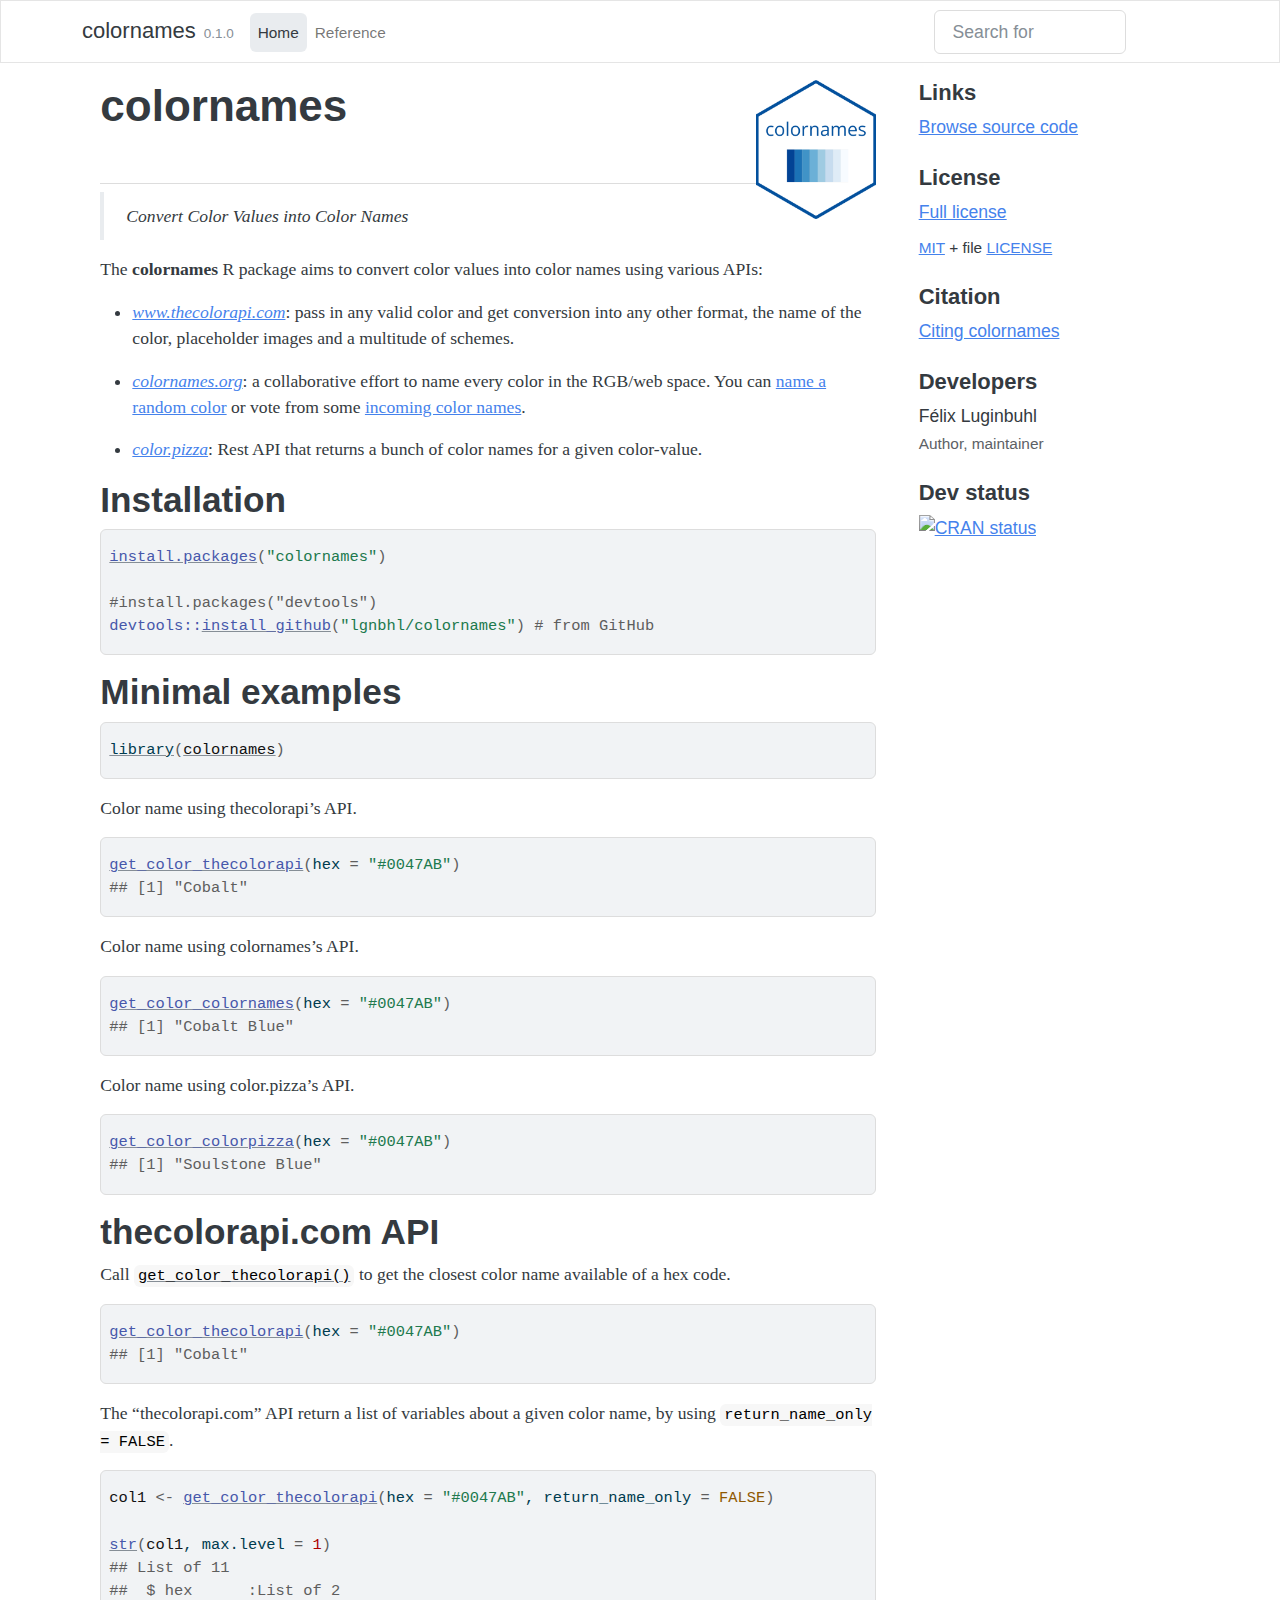
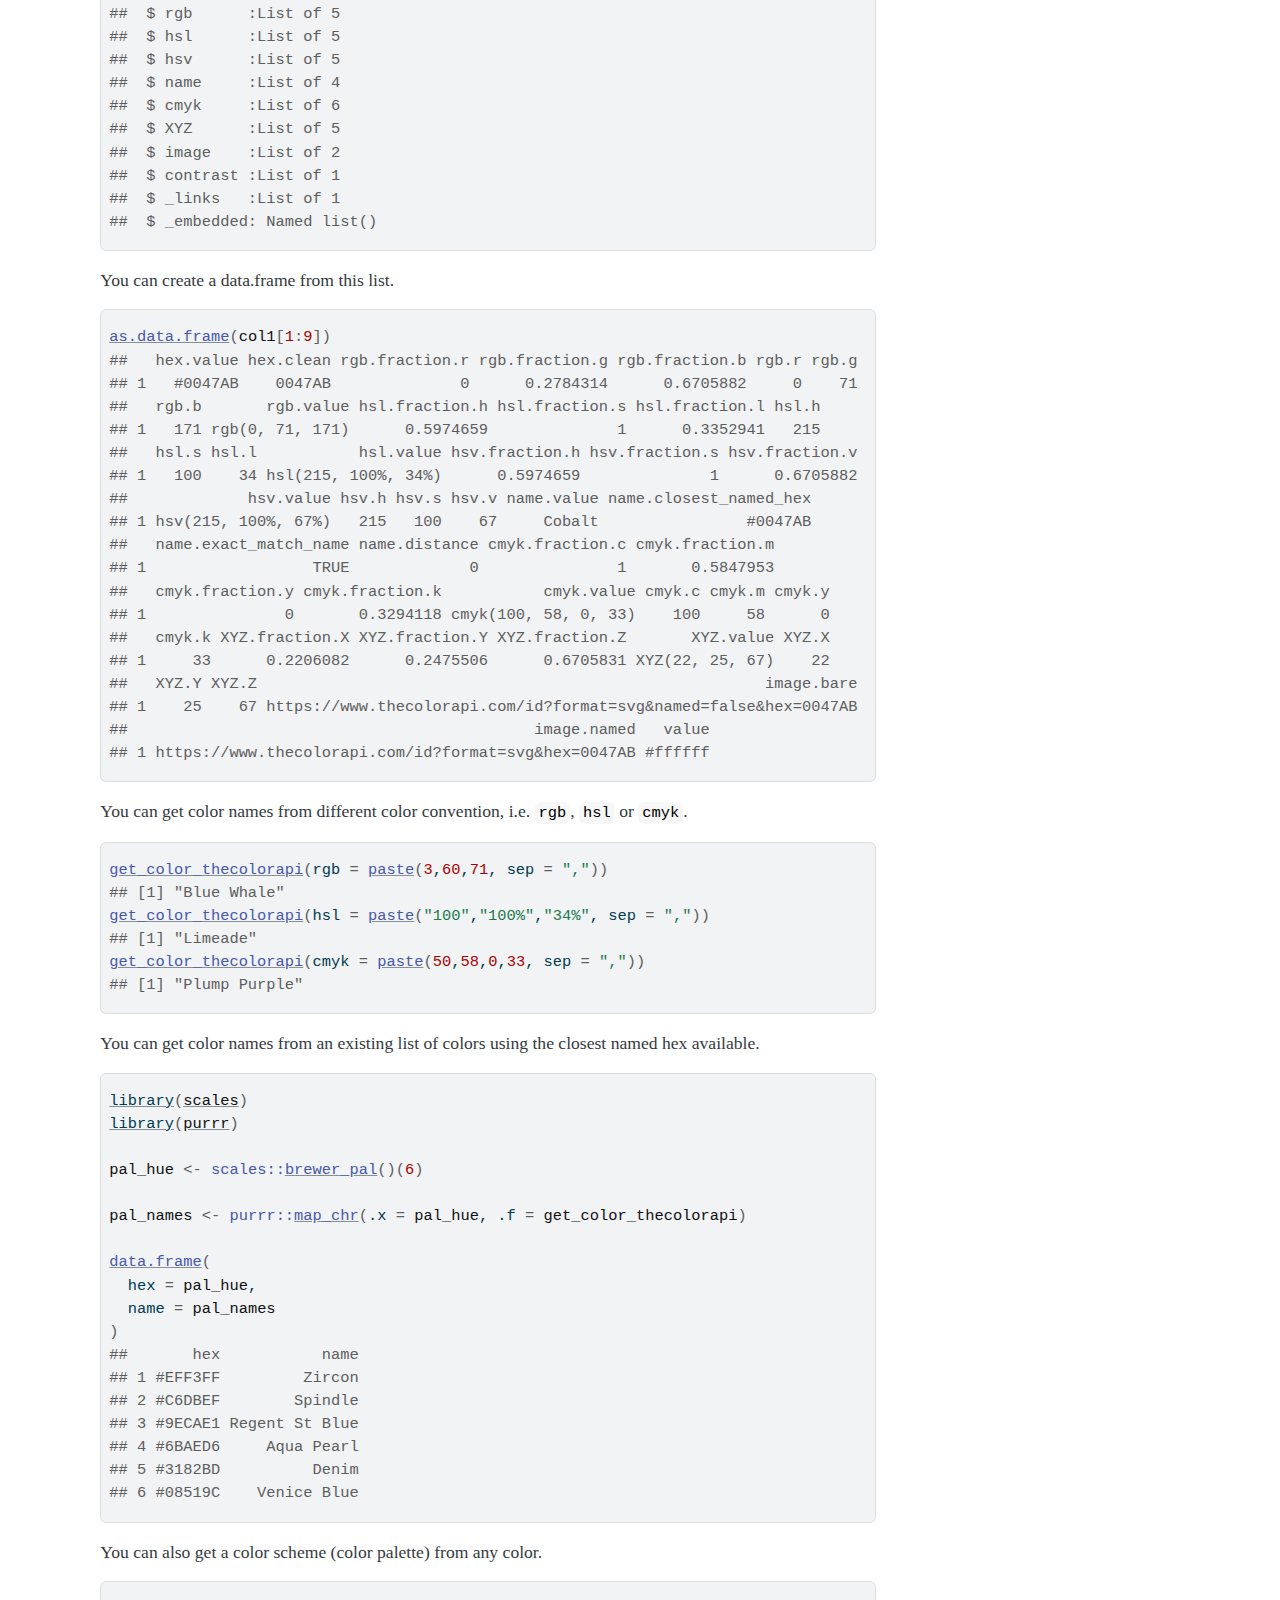
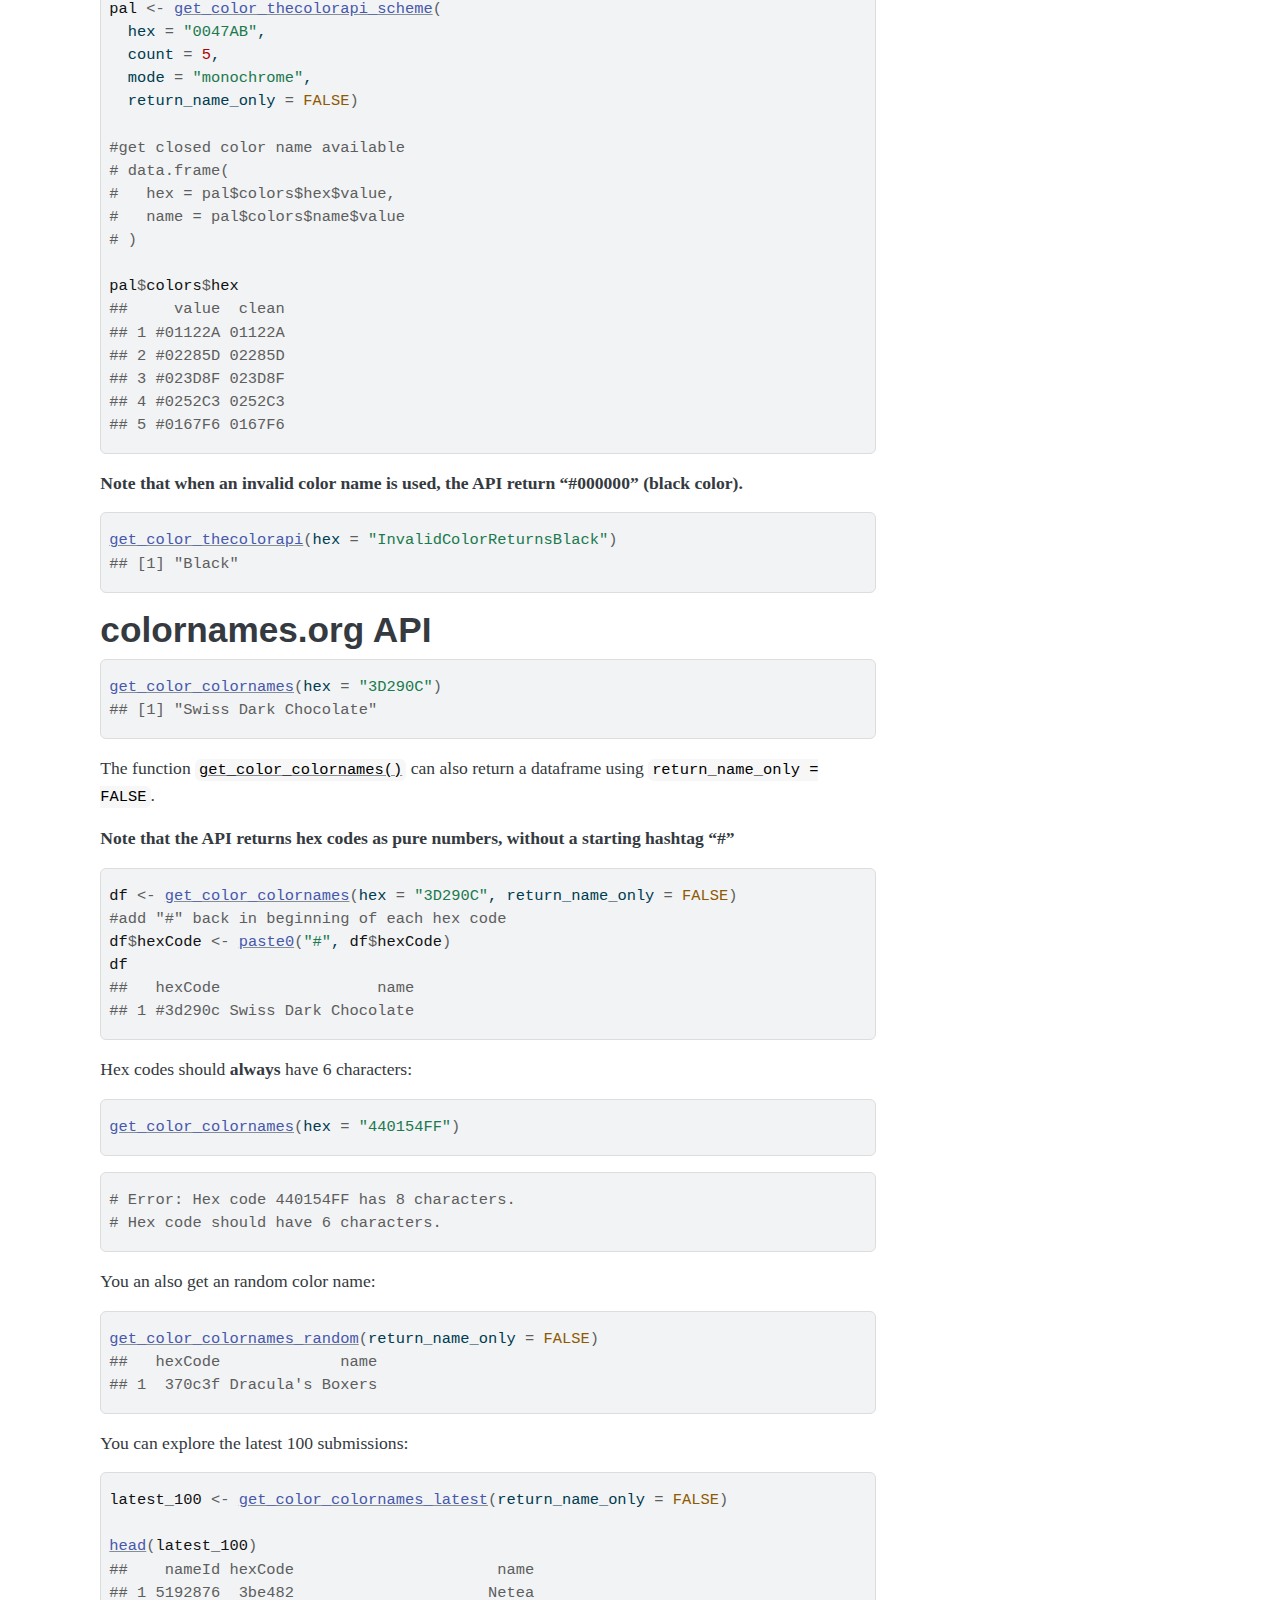
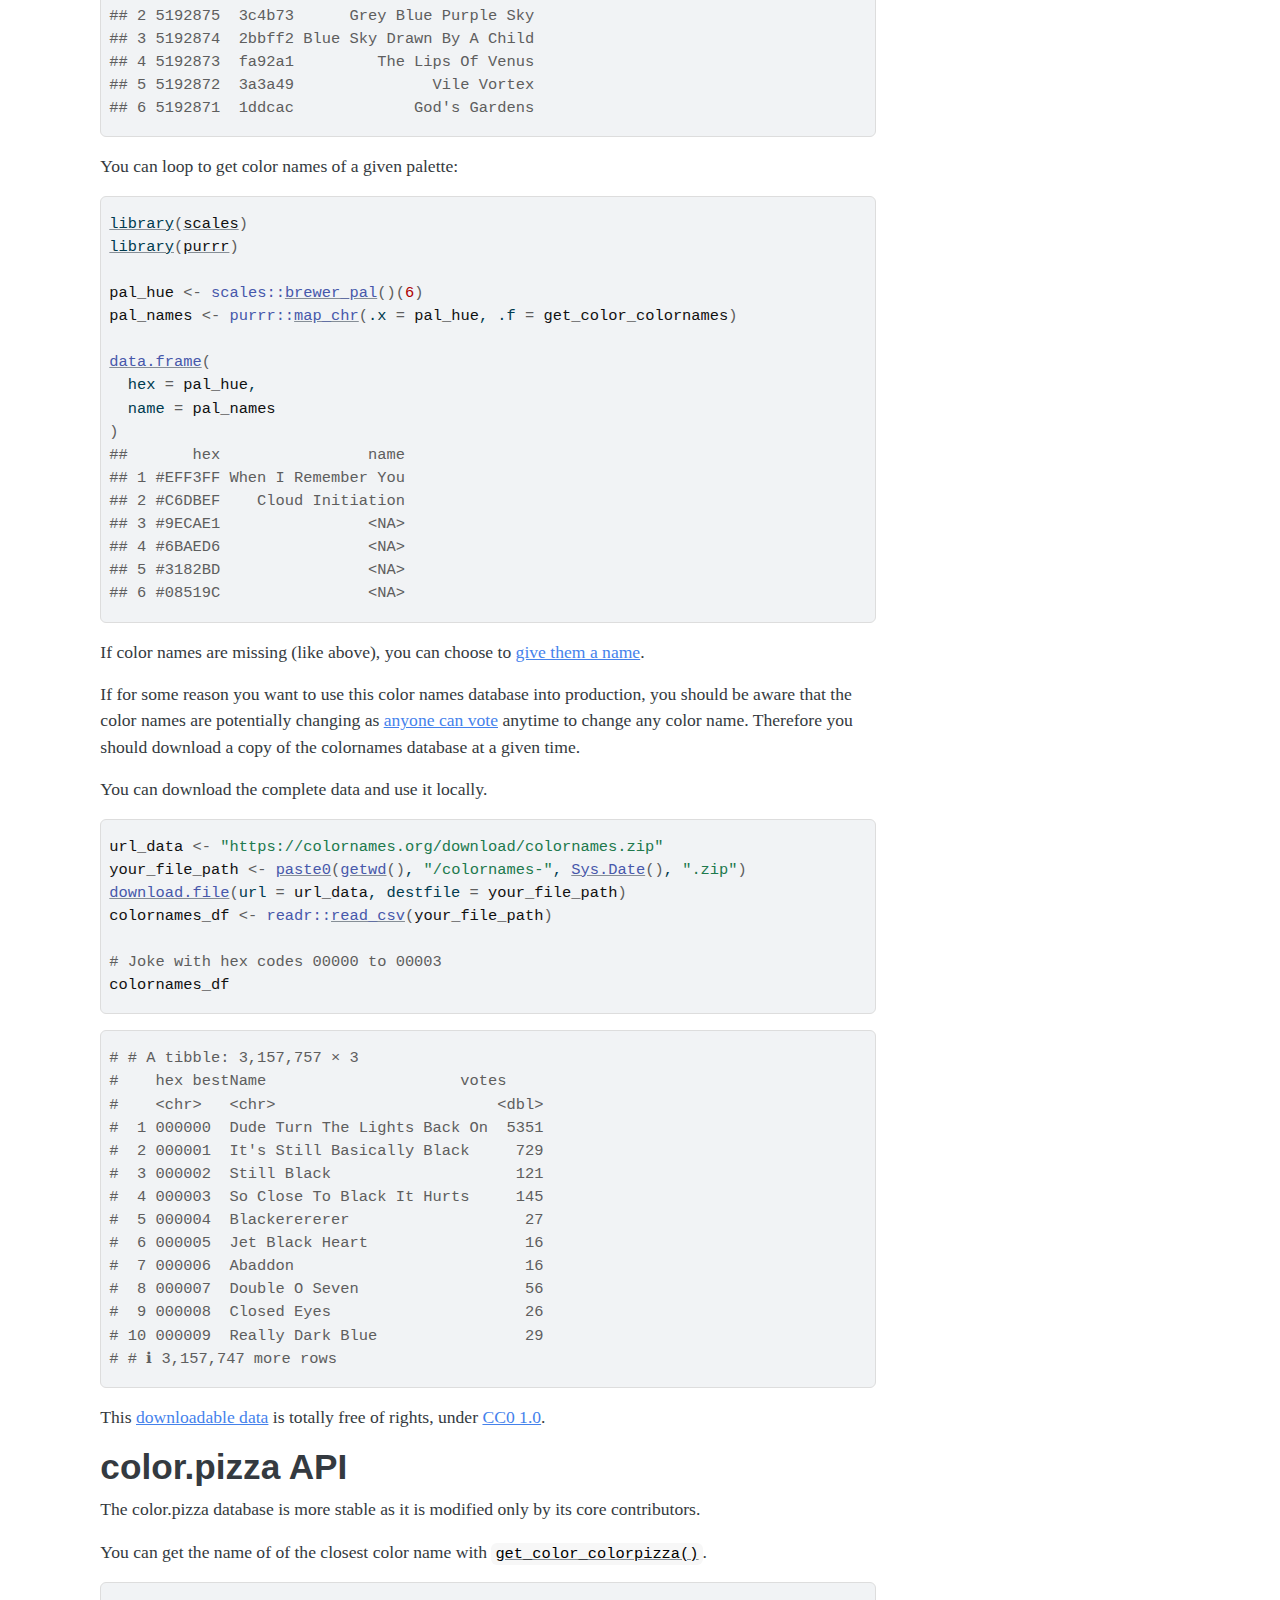
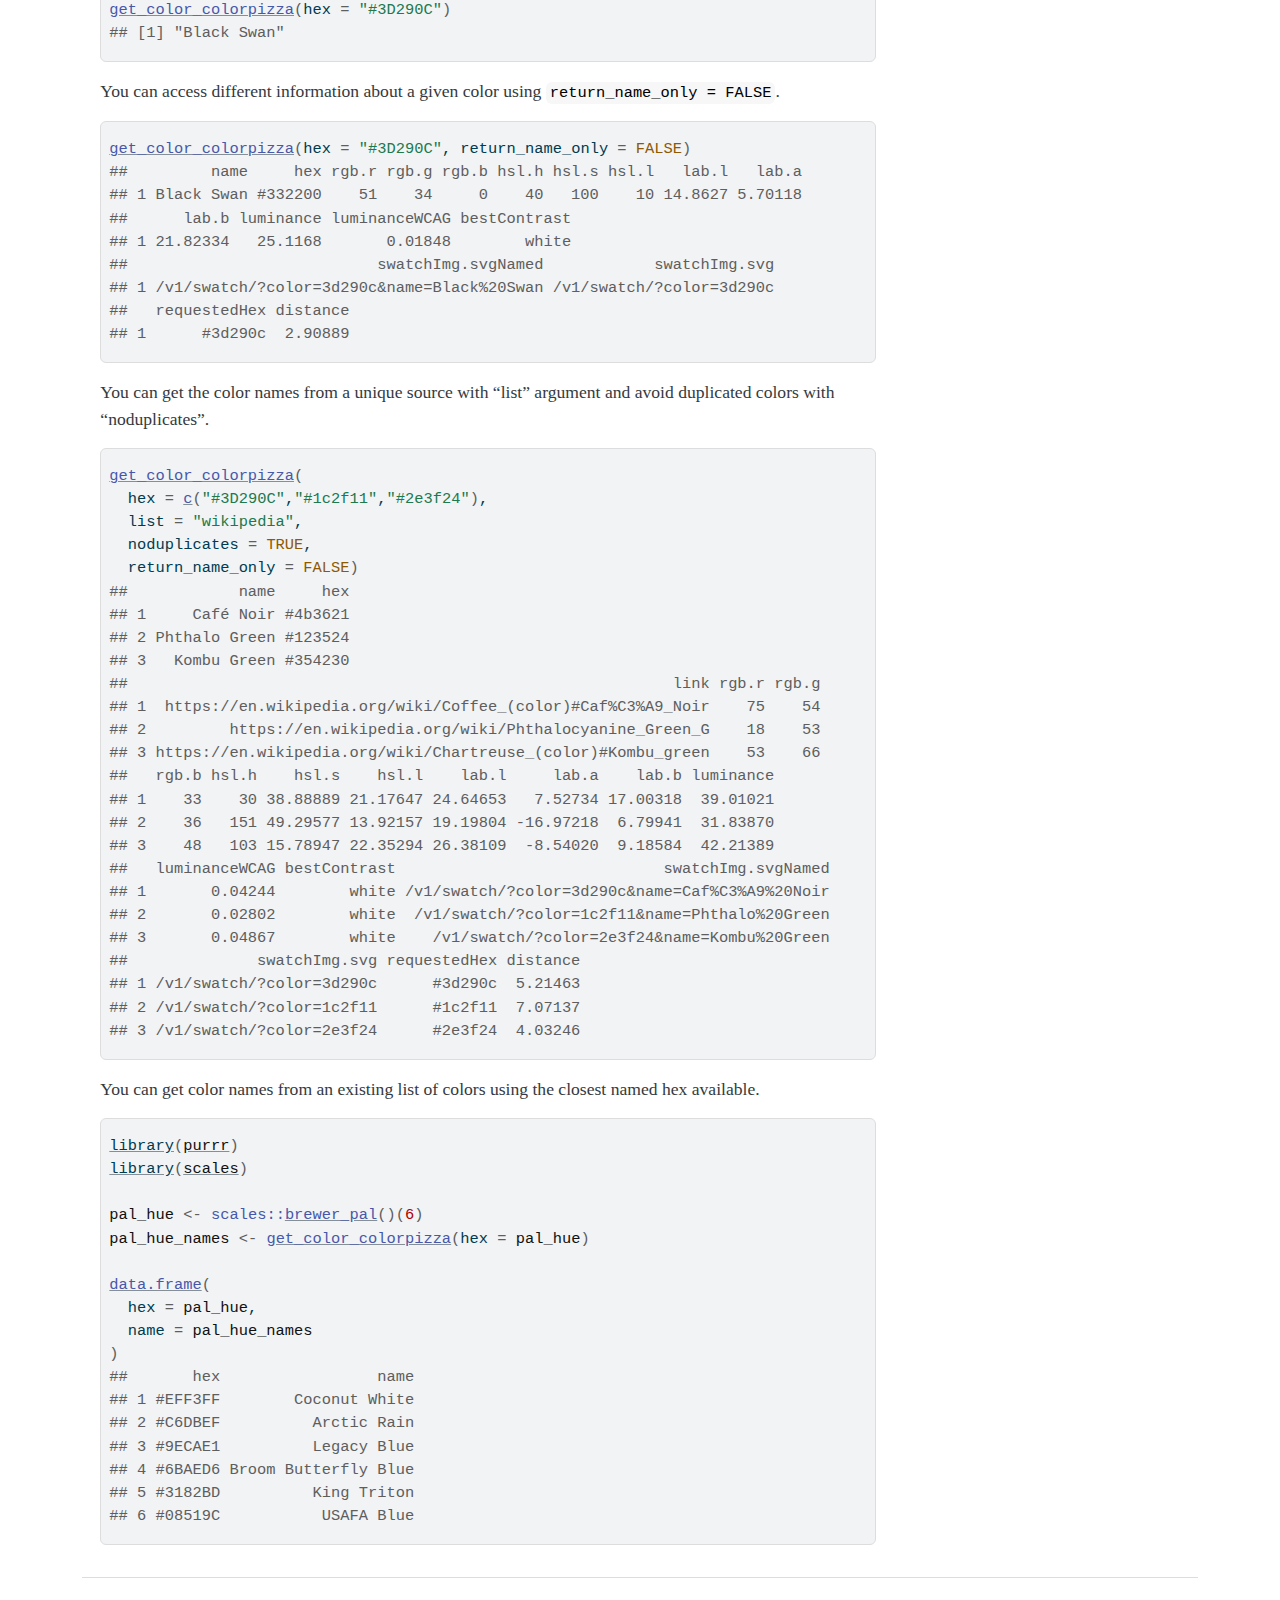
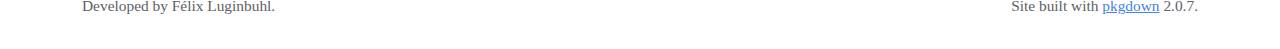
==== commit 0355fcca: "update docs" ====
--- a/docs/index.html
+++ b/docs/index.html
@@ -4,78 +4,104 @@
 <meta http-equiv="Content-Type" content="text/html; charset=UTF-8">
 <meta charset="utf-8">
 <meta http-equiv="X-UA-Compatible" content="IE=edge">
-<meta name="viewport" content="width=device-width, initial-scale=1.0">
-<title>Convert color values into color names. • colornames</title>
-<!-- jquery --><script src="https://cdnjs.cloudflare.com/ajax/libs/jquery/3.4.1/jquery.min.js" integrity="sha256-CSXorXvZcTkaix6Yvo6HppcZGetbYMGWSFlBw8HfCJo=" crossorigin="anonymous"></script><!-- Bootstrap --><link rel="stylesheet" href="https://cdnjs.cloudflare.com/ajax/libs/twitter-bootstrap/3.4.1/css/bootstrap.min.css" integrity="sha256-bZLfwXAP04zRMK2BjiO8iu9pf4FbLqX6zitd+tIvLhE=" crossorigin="anonymous">
-<script src="https://cdnjs.cloudflare.com/ajax/libs/twitter-bootstrap/3.4.1/js/bootstrap.min.js" integrity="sha256-nuL8/2cJ5NDSSwnKD8VqreErSWHtnEP9E7AySL+1ev4=" crossorigin="anonymous"></script><!-- bootstrap-toc --><link rel="stylesheet" href="bootstrap-toc.css">
-<script src="bootstrap-toc.js"></script><!-- Font Awesome icons --><link rel="stylesheet" href="https://cdnjs.cloudflare.com/ajax/libs/font-awesome/5.12.1/css/all.min.css" integrity="sha256-mmgLkCYLUQbXn0B1SRqzHar6dCnv9oZFPEC1g1cwlkk=" crossorigin="anonymous">
+<meta name="viewport" content="width=device-width, initial-scale=1, shrink-to-fit=no">
+<meta name="description" content="R wrapper of various APIs, i.e. &lt;www.thecolorapi.com&gt;, &lt;colornames.org&gt;
+  and &lt;color.pizza&gt;, which convert color values into color names.">
+<title>Convert Color Values into Color Names • colornames</title>
+<!-- favicons --><link rel="icon" type="image/png" sizes="16x16" href="favicon-16x16.png">
+<link rel="icon" type="image/png" sizes="32x32" href="favicon-32x32.png">
+<link rel="apple-touch-icon" type="image/png" sizes="180x180" href="apple-touch-icon.png">
+<link rel="apple-touch-icon" type="image/png" sizes="120x120" href="apple-touch-icon-120x120.png">
+<link rel="apple-touch-icon" type="image/png" sizes="76x76" href="apple-touch-icon-76x76.png">
+<link rel="apple-touch-icon" type="image/png" sizes="60x60" href="apple-touch-icon-60x60.png">
+<script src="deps/jquery-3.6.0/jquery-3.6.0.min.js"></script><meta name="viewport" content="width=device-width, initial-scale=1, shrink-to-fit=no">
+<link href="deps/bootstrap-5.2.2/bootstrap.min.css" rel="stylesheet">
+<script src="deps/bootstrap-5.2.2/bootstrap.bundle.min.js"></script><!-- Font Awesome icons --><link rel="stylesheet" href="https://cdnjs.cloudflare.com/ajax/libs/font-awesome/5.12.1/css/all.min.css" integrity="sha256-mmgLkCYLUQbXn0B1SRqzHar6dCnv9oZFPEC1g1cwlkk=" crossorigin="anonymous">
 <link rel="stylesheet" href="https://cdnjs.cloudflare.com/ajax/libs/font-awesome/5.12.1/css/v4-shims.min.css" integrity="sha256-wZjR52fzng1pJHwx4aV2AO3yyTOXrcDW7jBpJtTwVxw=" crossorigin="anonymous">
-<!-- clipboard.js --><script src="https://cdnjs.cloudflare.com/ajax/libs/clipboard.js/2.0.6/clipboard.min.js" integrity="sha256-inc5kl9MA1hkeYUt+EC3BhlIgyp/2jDIyBLS6k3UxPI=" crossorigin="anonymous"></script><!-- headroom.js --><script src="https://cdnjs.cloudflare.com/ajax/libs/headroom/0.11.0/headroom.min.js" integrity="sha256-AsUX4SJE1+yuDu5+mAVzJbuYNPHj/WroHuZ8Ir/CkE0=" crossorigin="anonymous"></script><script src="https://cdnjs.cloudflare.com/ajax/libs/headroom/0.11.0/jQuery.headroom.min.js" integrity="sha256-ZX/yNShbjqsohH1k95liqY9Gd8uOiE1S4vZc+9KQ1K4=" crossorigin="anonymous"></script><!-- pkgdown --><link href="pkgdown.css" rel="stylesheet">
-<script src="pkgdown.js"></script><meta property="og:title" content="Convert color values into color names.">
+<!-- bootstrap-toc --><script src="https://cdn.jsdelivr.net/gh/afeld/bootstrap-toc@v1.0.1/dist/bootstrap-toc.min.js" integrity="sha256-4veVQbu7//Lk5TSmc7YV48MxtMy98e26cf5MrgZYnwo=" crossorigin="anonymous"></script><!-- headroom.js --><script src="https://cdnjs.cloudflare.com/ajax/libs/headroom/0.11.0/headroom.min.js" integrity="sha256-AsUX4SJE1+yuDu5+mAVzJbuYNPHj/WroHuZ8Ir/CkE0=" crossorigin="anonymous"></script><script src="https://cdnjs.cloudflare.com/ajax/libs/headroom/0.11.0/jQuery.headroom.min.js" integrity="sha256-ZX/yNShbjqsohH1k95liqY9Gd8uOiE1S4vZc+9KQ1K4=" crossorigin="anonymous"></script><!-- clipboard.js --><script src="https://cdnjs.cloudflare.com/ajax/libs/clipboard.js/2.0.6/clipboard.min.js" integrity="sha256-inc5kl9MA1hkeYUt+EC3BhlIgyp/2jDIyBLS6k3UxPI=" crossorigin="anonymous"></script><!-- search --><script src="https://cdnjs.cloudflare.com/ajax/libs/fuse.js/6.4.6/fuse.js" integrity="sha512-zv6Ywkjyktsohkbp9bb45V6tEMoWhzFzXis+LrMehmJZZSys19Yxf1dopHx7WzIKxr5tK2dVcYmaCk2uqdjF4A==" crossorigin="anonymous"></script><script src="https://cdnjs.cloudflare.com/ajax/libs/autocomplete.js/0.38.0/autocomplete.jquery.min.js" integrity="sha512-GU9ayf+66Xx2TmpxqJpliWbT5PiGYxpaG8rfnBEk1LL8l1KGkRShhngwdXK1UgqhAzWpZHSiYPc09/NwDQIGyg==" crossorigin="anonymous"></script><script src="https://cdnjs.cloudflare.com/ajax/libs/mark.js/8.11.1/mark.min.js" integrity="sha512-5CYOlHXGh6QpOFA/TeTylKLWfB3ftPsde7AnmhuitiTX4K5SqCLBeKro6sPS8ilsz1Q4NRx3v8Ko2IBiszzdww==" crossorigin="anonymous"></script><!-- pkgdown --><script src="pkgdown.js"></script><meta property="og:title" content="Convert Color Values into Color Names">
 <meta property="og:description" content="R wrapper of various APIs, i.e. &lt;www.thecolorapi.com&gt;, &lt;colornames.org&gt;
   and &lt;color.pizza&gt;, which convert color values into color names.">
+<meta property="og:image" content="https://felixluginbuhl.com/colornames/logo.png">
 <!-- mathjax --><script src="https://cdnjs.cloudflare.com/ajax/libs/mathjax/2.7.5/MathJax.js" integrity="sha256-nvJJv9wWKEm88qvoQl9ekL2J+k/RWIsaSScxxlsrv8k=" crossorigin="anonymous"></script><script src="https://cdnjs.cloudflare.com/ajax/libs/mathjax/2.7.5/config/TeX-AMS-MML_HTMLorMML.js" integrity="sha256-84DKXVJXs0/F8OTMzX4UR909+jtl4G7SPypPavF+GfA=" crossorigin="anonymous"></script><!--[if lt IE 9]>
 <script src="https://oss.maxcdn.com/html5shiv/3.7.3/html5shiv.min.js"></script>
 <script src="https://oss.maxcdn.com/respond/1.4.2/respond.min.js"></script>
 <![endif]-->
 </head>
-<body data-spy="scroll" data-target="#toc">
+<body>
+    <a href="#main" class="visually-hidden-focusable">Skip to contents</a>
     
 
-    <div class="container template-home">
-      <header><div class="navbar navbar-default navbar-fixed-top" role="navigation">
-  <div class="container">
-    <div class="navbar-header">
-      <button type="button" class="navbar-toggle collapsed" data-toggle="collapse" data-target="#navbar" aria-expanded="false">
-        <span class="sr-only">Toggle navigation</span>
-        <span class="icon-bar"></span>
-        <span class="icon-bar"></span>
-        <span class="icon-bar"></span>
-      </button>
-      <span class="navbar-brand">
-        <a class="navbar-link" href="index.html">colornames</a>
-        <span class="version label label-default" data-toggle="tooltip" data-placement="bottom" title="">0.1.0</span>
-      </span>
-    </div>
-
-    <div id="navbar" class="navbar-collapse collapse">
-      <ul class="nav navbar-nav">
-<li>
-  <a href="reference/index.html">Reference</a>
+    <nav class="navbar fixed-top navbar-light navbar-expand-lg bg-light"><div class="container">
+    
+    <a class="navbar-brand me-2" href="index.html">colornames</a>
+
+    <small class="nav-text text-muted me-auto" data-bs-toggle="tooltip" data-bs-placement="bottom" title="">0.1.0</small>
+
+    
+    <button class="navbar-toggler" type="button" data-bs-toggle="collapse" data-bs-target="#navbar" aria-controls="navbar" aria-expanded="false" aria-label="Toggle navigation">
+      <span class="navbar-toggler-icon"></span>
+    </button>
+
+    <div id="navbar" class="collapse navbar-collapse ms-3">
+      <ul class="navbar-nav me-auto">
+<li class="active nav-item">
+  <a class="nav-link" href="index.html">Home</a>
+</li>
+<li class="nav-item">
+  <a class="nav-link" href="reference/index.html">Reference</a>
 </li>
       </ul>
-<ul class="nav navbar-nav navbar-right">
-<li>
-  <a href="https://github.com/lgnbhl/colornames/" class="external-link">
-    <span class="fab fa-github fa-lg"></span>
+<form class="form-inline my-2 my-lg-0" role="search">
+        <input type="search" class="form-control me-sm-2" aria-label="Toggle navigation" name="search-input" data-search-index="search.json" id="search-input" placeholder="Search for" autocomplete="off">
+</form>
+
+      <ul class="navbar-nav">
+<li class="nav-item">
+  <a class="external-link nav-link" href="https://www.linkedin.com/in/felixluginbuhl">
+    <span class="fa fa-linkedin"></span>
      
   </a>
 </li>
+<li class="nav-item">
+  <a class="external-link nav-link" href="https://twitter.com/FelixLuginbuhl">
+    <span class="fa fa-twitter"></span>
+     
+  </a>
+</li>
+<li class="nav-item">
+  <a class="external-link nav-link" href="https://github.com/lgnbhl/colornames">
+    <span class="fa fa-github"></span>
+     
+  </a>
+</li>
+<li class="nav-item">
+  <a class="external-link nav-link" href="http://felixluginbuhl.com">
+    <span class="fa fa-home"></span>
+     
+  </a>
+</li>
       </ul>
 </div>
-<!--/.nav-collapse -->
+
+    
   </div>
-<!--/.container -->
-</div>
-<!--/.navbar -->
-
-      
-
-      </header><div class="row">
-  <div class="contents col-md-9">
-
-<div class="section level2">
-<h2 id="overview">Overview<a class="anchor" aria-label="anchor" href="#overview"></a>
-</h2>
-<!-- badges: start -->
-
+</nav><div class="container template-home">
+<div class="row">
+  <main id="main" class="col-md-9">
+<div class="section level1">
+<div class="page-header">
+<img src="logo.png" class="logo" alt=""><h1 id="colornames">colornames<a class="anchor" aria-label="anchor" href="#colornames"></a>
+</h1>
+</div>
+<blockquote>
+<p>Convert Color Values into Color Names</p>
+</blockquote>
 <p>The <strong>colornames</strong> R package aims to convert color values into color names using various APIs:</p>
 <ul>
 <li><p><em><a href="https://www.thecolorapi.com" class="external-link">www.thecolorapi.com</a></em>: pass in any valid color and get conversion into any other format, the name of the color, placeholder images and a multitude of schemes.</p></li>
 <li><p><em><a href="https://colornames.org" class="external-link">colornames.org</a></em>: a collaborative effort to name every color in the RGB/web space. You can <a href="https://colornames.org/random/" class="external-link">name a random color</a> or vote from some <a href="https://colornames.org/fresh/" class="external-link">incoming color names</a>.</p></li>
 <li><p><em><a href="https://github.com/meodai/color-name-api" class="external-link">color.pizza</a></em>: Rest API that returns a bunch of color names for a given color-value.</p></li>
 </ul>
-</div>
 <div class="section level2">
 <h2 id="installation">Installation<a class="anchor" aria-label="anchor" href="#installation"></a>
 </h2>
@@ -89,19 +115,19 @@
 <h2 id="minimal-examples">Minimal examples<a class="anchor" aria-label="anchor" href="#minimal-examples"></a>
 </h2>
 <div class="sourceCode" id="cb2"><pre class="downlit sourceCode r">
-<code class="sourceCode R"><span><span class="kw"><a href="https://rdrr.io/r/base/library.html" class="external-link">library</a></span><span class="op">(</span><span class="va"><a href="https://felixluginbuhl.com/colornames/" class="external-link">colornames</a></span><span class="op">)</span></span></code></pre></div>
+<code class="sourceCode R"><span><span class="kw"><a href="https://rdrr.io/r/base/library.html" class="external-link">library</a></span><span class="op">(</span><span class="va"><a href="https://felixluginbuhl.com/colornames/">colornames</a></span><span class="op">)</span></span></code></pre></div>
 <p>Color name using thecolorapi’s API.</p>
 <div class="sourceCode" id="cb3"><pre class="downlit sourceCode r">
 <code class="sourceCode R"><span><span class="fu"><a href="reference/get_color_thecolorapi.html">get_color_thecolorapi</a></span><span class="op">(</span>hex <span class="op">=</span> <span class="st">"#0047AB"</span><span class="op">)</span></span>
-<span><span class="co">#&gt; [1] "Cobalt"</span></span></code></pre></div>
+<span><span class="co">## [1] "Cobalt"</span></span></code></pre></div>
 <p>Color name using colornames’s API.</p>
 <div class="sourceCode" id="cb4"><pre class="downlit sourceCode r">
 <code class="sourceCode R"><span><span class="fu"><a href="reference/get_color_colornames.html">get_color_colornames</a></span><span class="op">(</span>hex <span class="op">=</span> <span class="st">"#0047AB"</span><span class="op">)</span></span>
-<span><span class="co">#&gt; [1] "Cobalt Blue"</span></span></code></pre></div>
+<span><span class="co">## [1] "Cobalt Blue"</span></span></code></pre></div>
 <p>Color name using color.pizza’s API.</p>
 <div class="sourceCode" id="cb5"><pre class="downlit sourceCode r">
 <code class="sourceCode R"><span><span class="fu"><a href="reference/get_color_colorpizza.html">get_color_colorpizza</a></span><span class="op">(</span>hex <span class="op">=</span> <span class="st">"#0047AB"</span><span class="op">)</span></span>
-<span><span class="co">#&gt; [1] "Soulstone Blue"</span></span></code></pre></div>
+<span><span class="co">## [1] "Soulstone Blue"</span></span></code></pre></div>
 </div>
 <div class="section level2">
 <h2 id="thecolorapicom-api">thecolorapi.com API<a class="anchor" aria-label="anchor" href="#thecolorapicom-api"></a>
@@ -109,53 +135,53 @@
 <p>Call <code><a href="reference/get_color_thecolorapi.html">get_color_thecolorapi()</a></code> to get the closest color name available of a hex code.</p>
 <div class="sourceCode" id="cb6"><pre class="downlit sourceCode r">
 <code class="sourceCode R"><span><span class="fu"><a href="reference/get_color_thecolorapi.html">get_color_thecolorapi</a></span><span class="op">(</span>hex <span class="op">=</span> <span class="st">"#0047AB"</span><span class="op">)</span></span>
-<span><span class="co">#&gt; [1] "Cobalt"</span></span></code></pre></div>
+<span><span class="co">## [1] "Cobalt"</span></span></code></pre></div>
 <p>The “thecolorapi.com” API return a list of variables about a given color name, by using <code>return_name_only = FALSE</code>.</p>
 <div class="sourceCode" id="cb7"><pre class="downlit sourceCode r">
 <code class="sourceCode R"><span><span class="va">col1</span> <span class="op">&lt;-</span> <span class="fu"><a href="reference/get_color_thecolorapi.html">get_color_thecolorapi</a></span><span class="op">(</span>hex <span class="op">=</span> <span class="st">"#0047AB"</span>, return_name_only <span class="op">=</span> <span class="cn">FALSE</span><span class="op">)</span></span>
 <span></span>
 <span><span class="fu"><a href="https://rdrr.io/r/utils/str.html" class="external-link">str</a></span><span class="op">(</span><span class="va">col1</span>, max.level <span class="op">=</span> <span class="fl">1</span><span class="op">)</span></span>
-<span><span class="co">#&gt; List of 11</span></span>
-<span><span class="co">#&gt;  $ hex      :List of 2</span></span>
-<span><span class="co">#&gt;  $ rgb      :List of 5</span></span>
-<span><span class="co">#&gt;  $ hsl      :List of 5</span></span>
-<span><span class="co">#&gt;  $ hsv      :List of 5</span></span>
-<span><span class="co">#&gt;  $ name     :List of 4</span></span>
-<span><span class="co">#&gt;  $ cmyk     :List of 6</span></span>
-<span><span class="co">#&gt;  $ XYZ      :List of 5</span></span>
-<span><span class="co">#&gt;  $ image    :List of 2</span></span>
-<span><span class="co">#&gt;  $ contrast :List of 1</span></span>
-<span><span class="co">#&gt;  $ _links   :List of 1</span></span>
-<span><span class="co">#&gt;  $ _embedded: Named list()</span></span></code></pre></div>
+<span><span class="co">## List of 11</span></span>
+<span><span class="co">##  $ hex      :List of 2</span></span>
+<span><span class="co">##  $ rgb      :List of 5</span></span>
+<span><span class="co">##  $ hsl      :List of 5</span></span>
+<span><span class="co">##  $ hsv      :List of 5</span></span>
+<span><span class="co">##  $ name     :List of 4</span></span>
+<span><span class="co">##  $ cmyk     :List of 6</span></span>
+<span><span class="co">##  $ XYZ      :List of 5</span></span>
+<span><span class="co">##  $ image    :List of 2</span></span>
+<span><span class="co">##  $ contrast :List of 1</span></span>
+<span><span class="co">##  $ _links   :List of 1</span></span>
+<span><span class="co">##  $ _embedded: Named list()</span></span></code></pre></div>
 <p>You can create a data.frame from this list.</p>
 <div class="sourceCode" id="cb8"><pre class="downlit sourceCode r">
 <code class="sourceCode R"><span><span class="fu"><a href="https://rdrr.io/r/base/as.data.frame.html" class="external-link">as.data.frame</a></span><span class="op">(</span><span class="va">col1</span><span class="op">[</span><span class="fl">1</span><span class="op">:</span><span class="fl">9</span><span class="op">]</span><span class="op">)</span></span>
-<span><span class="co">#&gt;   hex.value hex.clean rgb.fraction.r rgb.fraction.g rgb.fraction.b rgb.r rgb.g</span></span>
-<span><span class="co">#&gt; 1   #0047AB    0047AB              0      0.2784314      0.6705882     0    71</span></span>
-<span><span class="co">#&gt;   rgb.b       rgb.value hsl.fraction.h hsl.fraction.s hsl.fraction.l hsl.h</span></span>
-<span><span class="co">#&gt; 1   171 rgb(0, 71, 171)      0.5974659              1      0.3352941   215</span></span>
-<span><span class="co">#&gt;   hsl.s hsl.l           hsl.value hsv.fraction.h hsv.fraction.s hsv.fraction.v</span></span>
-<span><span class="co">#&gt; 1   100    34 hsl(215, 100%, 34%)      0.5974659              1      0.6705882</span></span>
-<span><span class="co">#&gt;             hsv.value hsv.h hsv.s hsv.v name.value name.closest_named_hex</span></span>
-<span><span class="co">#&gt; 1 hsv(215, 100%, 67%)   215   100    67     Cobalt                #0047AB</span></span>
-<span><span class="co">#&gt;   name.exact_match_name name.distance cmyk.fraction.c cmyk.fraction.m</span></span>
-<span><span class="co">#&gt; 1                  TRUE             0               1       0.5847953</span></span>
-<span><span class="co">#&gt;   cmyk.fraction.y cmyk.fraction.k           cmyk.value cmyk.c cmyk.m cmyk.y</span></span>
-<span><span class="co">#&gt; 1               0       0.3294118 cmyk(100, 58, 0, 33)    100     58      0</span></span>
-<span><span class="co">#&gt;   cmyk.k XYZ.fraction.X XYZ.fraction.Y XYZ.fraction.Z       XYZ.value XYZ.X</span></span>
-<span><span class="co">#&gt; 1     33      0.2206082      0.2475506      0.6705831 XYZ(22, 25, 67)    22</span></span>
-<span><span class="co">#&gt;   XYZ.Y XYZ.Z                                                       image.bare</span></span>
-<span><span class="co">#&gt; 1    25    67 https://www.thecolorapi.com/id?format=svg&amp;named=false&amp;hex=0047AB</span></span>
-<span><span class="co">#&gt;                                            image.named   value</span></span>
-<span><span class="co">#&gt; 1 https://www.thecolorapi.com/id?format=svg&amp;hex=0047AB #ffffff</span></span></code></pre></div>
+<span><span class="co">##   hex.value hex.clean rgb.fraction.r rgb.fraction.g rgb.fraction.b rgb.r rgb.g</span></span>
+<span><span class="co">## 1   #0047AB    0047AB              0      0.2784314      0.6705882     0    71</span></span>
+<span><span class="co">##   rgb.b       rgb.value hsl.fraction.h hsl.fraction.s hsl.fraction.l hsl.h</span></span>
+<span><span class="co">## 1   171 rgb(0, 71, 171)      0.5974659              1      0.3352941   215</span></span>
+<span><span class="co">##   hsl.s hsl.l           hsl.value hsv.fraction.h hsv.fraction.s hsv.fraction.v</span></span>
+<span><span class="co">## 1   100    34 hsl(215, 100%, 34%)      0.5974659              1      0.6705882</span></span>
+<span><span class="co">##             hsv.value hsv.h hsv.s hsv.v name.value name.closest_named_hex</span></span>
+<span><span class="co">## 1 hsv(215, 100%, 67%)   215   100    67     Cobalt                #0047AB</span></span>
+<span><span class="co">##   name.exact_match_name name.distance cmyk.fraction.c cmyk.fraction.m</span></span>
+<span><span class="co">## 1                  TRUE             0               1       0.5847953</span></span>
+<span><span class="co">##   cmyk.fraction.y cmyk.fraction.k           cmyk.value cmyk.c cmyk.m cmyk.y</span></span>
+<span><span class="co">## 1               0       0.3294118 cmyk(100, 58, 0, 33)    100     58      0</span></span>
+<span><span class="co">##   cmyk.k XYZ.fraction.X XYZ.fraction.Y XYZ.fraction.Z       XYZ.value XYZ.X</span></span>
+<span><span class="co">## 1     33      0.2206082      0.2475506      0.6705831 XYZ(22, 25, 67)    22</span></span>
+<span><span class="co">##   XYZ.Y XYZ.Z                                                       image.bare</span></span>
+<span><span class="co">## 1    25    67 https://www.thecolorapi.com/id?format=svg&amp;named=false&amp;hex=0047AB</span></span>
+<span><span class="co">##                                            image.named   value</span></span>
+<span><span class="co">## 1 https://www.thecolorapi.com/id?format=svg&amp;hex=0047AB #ffffff</span></span></code></pre></div>
 <p>You can get color names from different color convention, i.e. <code>rgb</code>, <code>hsl</code> or <code>cmyk</code>.</p>
 <div class="sourceCode" id="cb9"><pre class="downlit sourceCode r">
 <code class="sourceCode R"><span><span class="fu"><a href="reference/get_color_thecolorapi.html">get_color_thecolorapi</a></span><span class="op">(</span>rgb <span class="op">=</span> <span class="fu"><a href="https://rdrr.io/r/base/paste.html" class="external-link">paste</a></span><span class="op">(</span><span class="fl">3</span>,<span class="fl">60</span>,<span class="fl">71</span>, sep <span class="op">=</span> <span class="st">","</span><span class="op">)</span><span class="op">)</span></span>
-<span><span class="co">#&gt; [1] "Blue Whale"</span></span>
+<span><span class="co">## [1] "Blue Whale"</span></span>
 <span><span class="fu"><a href="reference/get_color_thecolorapi.html">get_color_thecolorapi</a></span><span class="op">(</span>hsl <span class="op">=</span> <span class="fu"><a href="https://rdrr.io/r/base/paste.html" class="external-link">paste</a></span><span class="op">(</span><span class="st">"100"</span>,<span class="st">"100%"</span>,<span class="st">"34%"</span>, sep <span class="op">=</span> <span class="st">","</span><span class="op">)</span><span class="op">)</span></span>
-<span><span class="co">#&gt; [1] "Limeade"</span></span>
+<span><span class="co">## [1] "Limeade"</span></span>
 <span><span class="fu"><a href="reference/get_color_thecolorapi.html">get_color_thecolorapi</a></span><span class="op">(</span>cmyk <span class="op">=</span> <span class="fu"><a href="https://rdrr.io/r/base/paste.html" class="external-link">paste</a></span><span class="op">(</span><span class="fl">50</span>,<span class="fl">58</span>,<span class="fl">0</span>,<span class="fl">33</span>, sep <span class="op">=</span> <span class="st">","</span><span class="op">)</span><span class="op">)</span></span>
-<span><span class="co">#&gt; [1] "Plump Purple"</span></span></code></pre></div>
+<span><span class="co">## [1] "Plump Purple"</span></span></code></pre></div>
 <p>You can get color names from an existing list of colors using the closest named hex available.</p>
 <div class="sourceCode" id="cb10"><pre class="downlit sourceCode r">
 <code class="sourceCode R"><span><span class="kw"><a href="https://rdrr.io/r/base/library.html" class="external-link">library</a></span><span class="op">(</span><span class="va"><a href="https://scales.r-lib.org" class="external-link">scales</a></span><span class="op">)</span></span>
@@ -169,13 +195,13 @@
 <span>  hex <span class="op">=</span> <span class="va">pal_hue</span>,</span>
 <span>  name <span class="op">=</span> <span class="va">pal_names</span></span>
 <span><span class="op">)</span></span>
-<span><span class="co">#&gt;       hex           name</span></span>
-<span><span class="co">#&gt; 1 #EFF3FF         Zircon</span></span>
-<span><span class="co">#&gt; 2 #C6DBEF        Spindle</span></span>
-<span><span class="co">#&gt; 3 #9ECAE1 Regent St Blue</span></span>
-<span><span class="co">#&gt; 4 #6BAED6     Aqua Pearl</span></span>
-<span><span class="co">#&gt; 5 #3182BD          Denim</span></span>
-<span><span class="co">#&gt; 6 #08519C    Venice Blue</span></span></code></pre></div>
+<span><span class="co">##       hex           name</span></span>
+<span><span class="co">## 1 #EFF3FF         Zircon</span></span>
+<span><span class="co">## 2 #C6DBEF        Spindle</span></span>
+<span><span class="co">## 3 #9ECAE1 Regent St Blue</span></span>
+<span><span class="co">## 4 #6BAED6     Aqua Pearl</span></span>
+<span><span class="co">## 5 #3182BD          Denim</span></span>
+<span><span class="co">## 6 #08519C    Venice Blue</span></span></code></pre></div>
 <p>You can also get a color scheme (color palette) from any color.</p>
 <div class="sourceCode" id="cb11"><pre class="downlit sourceCode r">
 <code class="sourceCode R"><span><span class="va">pal</span> <span class="op">&lt;-</span> <span class="fu"><a href="reference/get_color_thecolorapi_scheme.html">get_color_thecolorapi_scheme</a></span><span class="op">(</span></span>
@@ -191,32 +217,32 @@
 <span><span class="co"># )</span></span>
 <span></span>
 <span><span class="va">pal</span><span class="op">$</span><span class="va">colors</span><span class="op">$</span><span class="va">hex</span></span>
-<span><span class="co">#&gt;     value  clean</span></span>
-<span><span class="co">#&gt; 1 #01122A 01122A</span></span>
-<span><span class="co">#&gt; 2 #02285D 02285D</span></span>
-<span><span class="co">#&gt; 3 #023D8F 023D8F</span></span>
-<span><span class="co">#&gt; 4 #0252C3 0252C3</span></span>
-<span><span class="co">#&gt; 5 #0167F6 0167F6</span></span></code></pre></div>
+<span><span class="co">##     value  clean</span></span>
+<span><span class="co">## 1 #01122A 01122A</span></span>
+<span><span class="co">## 2 #02285D 02285D</span></span>
+<span><span class="co">## 3 #023D8F 023D8F</span></span>
+<span><span class="co">## 4 #0252C3 0252C3</span></span>
+<span><span class="co">## 5 #0167F6 0167F6</span></span></code></pre></div>
 <p><strong>Note that when an invalid color name is used, the API return “#000000” (black color).</strong></p>
 <div class="sourceCode" id="cb12"><pre class="downlit sourceCode r">
 <code class="sourceCode R"><span><span class="fu"><a href="reference/get_color_thecolorapi.html">get_color_thecolorapi</a></span><span class="op">(</span>hex <span class="op">=</span> <span class="st">"InvalidColorReturnsBlack"</span><span class="op">)</span></span>
-<span><span class="co">#&gt; [1] "Black"</span></span></code></pre></div>
+<span><span class="co">## [1] "Black"</span></span></code></pre></div>
 </div>
 <div class="section level2">
 <h2 id="colornamesorg-api">colornames.org API<a class="anchor" aria-label="anchor" href="#colornamesorg-api"></a>
 </h2>
 <div class="sourceCode" id="cb13"><pre class="downlit sourceCode r">
 <code class="sourceCode R"><span><span class="fu"><a href="reference/get_color_colornames.html">get_color_colornames</a></span><span class="op">(</span>hex <span class="op">=</span> <span class="st">"3D290C"</span><span class="op">)</span></span>
-<span><span class="co">#&gt; [1] "Swiss Dark Chocolate"</span></span></code></pre></div>
+<span><span class="co">## [1] "Swiss Dark Chocolate"</span></span></code></pre></div>
 <p>The function <code><a href="reference/get_color_colornames.html">get_color_colornames()</a></code> can also return a dataframe using <code>return_name_only = FALSE</code>.</p>
 <p><strong>Note that the API returns hex codes as pure numbers, without a starting hashtag “#”</strong></p>
 <div class="sourceCode" id="cb14"><pre class="downlit sourceCode r">
 <code class="sourceCode R"><span><span class="va">df</span> <span class="op">&lt;-</span> <span class="fu"><a href="reference/get_color_colornames.html">get_color_colornames</a></span><span class="op">(</span>hex <span class="op">=</span> <span class="st">"3D290C"</span>, return_name_only <span class="op">=</span> <span class="cn">FALSE</span><span class="op">)</span></span>
 <span><span class="co">#add "#" back in beginning of each hex code</span></span>
-<span><span class="va">df</span><span class="op">$</span><span class="va">hex</span> <span class="op">&lt;-</span> <span class="fu"><a href="https://rdrr.io/r/base/paste.html" class="external-link">paste0</a></span><span class="op">(</span><span class="st">"#"</span>, <span class="va">df</span><span class="op">$</span><span class="va">hex</span><span class="op">)</span></span>
+<span><span class="va">df</span><span class="op">$</span><span class="va">hexCode</span> <span class="op">&lt;-</span> <span class="fu"><a href="https://rdrr.io/r/base/paste.html" class="external-link">paste0</a></span><span class="op">(</span><span class="st">"#"</span>, <span class="va">df</span><span class="op">$</span><span class="va">hexCode</span><span class="op">)</span></span>
 <span><span class="va">df</span></span>
-<span><span class="co">#&gt;   hexCode                 name     hex</span></span>
-<span><span class="co">#&gt; 1  3d290c Swiss Dark Chocolate #3d290c</span></span></code></pre></div>
+<span><span class="co">##   hexCode                 name</span></span>
+<span><span class="co">## 1 #3d290c Swiss Dark Chocolate</span></span></code></pre></div>
 <p>Hex codes should <strong>always</strong> have 6 characters:</p>
 <div class="sourceCode" id="cb15"><pre class="downlit sourceCode r">
 <code class="sourceCode R"><span><span class="fu"><a href="reference/get_color_colornames.html">get_color_colornames</a></span><span class="op">(</span>hex <span class="op">=</span> <span class="st">"440154FF"</span><span class="op">)</span></span></code></pre></div>
@@ -225,20 +251,20 @@
 <p>You an also get an random color name:</p>
 <div class="sourceCode" id="cb17"><pre class="downlit sourceCode r">
 <code class="sourceCode R"><span><span class="fu"><a href="reference/get_color_name_random.html">get_color_colornames_random</a></span><span class="op">(</span>return_name_only <span class="op">=</span> <span class="cn">FALSE</span><span class="op">)</span></span>
-<span><span class="co">#&gt;   hexCode                 name</span></span>
-<span><span class="co">#&gt; 1  92f861 Green Alien Number B</span></span></code></pre></div>
+<span><span class="co">##   hexCode             name</span></span>
+<span><span class="co">## 1  370c3f Dracula's Boxers</span></span></code></pre></div>
 <p>You can explore the latest 100 submissions:</p>
 <div class="sourceCode" id="cb18"><pre class="downlit sourceCode r">
 <code class="sourceCode R"><span><span class="va">latest_100</span> <span class="op">&lt;-</span> <span class="fu"><a href="reference/get_color_name_latest.html">get_color_colornames_latest</a></span><span class="op">(</span>return_name_only <span class="op">=</span> <span class="cn">FALSE</span><span class="op">)</span></span>
 <span></span>
 <span><span class="fu"><a href="https://rdrr.io/r/utils/head.html" class="external-link">head</a></span><span class="op">(</span><span class="va">latest_100</span><span class="op">)</span></span>
-<span><span class="co">#&gt;    nameId hexCode            name</span></span>
-<span><span class="co">#&gt; 1 5192739  7a0113      Jude's Red</span></span>
-<span><span class="co">#&gt; 2 5192738  896446      Dirt Brown</span></span>
-<span><span class="co">#&gt; 3 5192737  94c0ce    Blueish Gray</span></span>
-<span><span class="co">#&gt; 4 5192736  f30e83 Neon Bight Pink</span></span>
-<span><span class="co">#&gt; 5 5192735  b3ab7d    Coffee Badge</span></span>
-<span><span class="co">#&gt; 6 5192734  6475bc  Discord Attire</span></span></code></pre></div>
+<span><span class="co">##    nameId hexCode                      name</span></span>
+<span><span class="co">## 1 5192876  3be482                     Netea</span></span>
+<span><span class="co">## 2 5192875  3c4b73      Grey Blue Purple Sky</span></span>
+<span><span class="co">## 3 5192874  2bbff2 Blue Sky Drawn By A Child</span></span>
+<span><span class="co">## 4 5192873  fa92a1         The Lips Of Venus</span></span>
+<span><span class="co">## 5 5192872  3a3a49               Vile Vortex</span></span>
+<span><span class="co">## 6 5192871  1ddcac             God's Gardens</span></span></code></pre></div>
 <p>You can loop to get color names of a given palette:</p>
 <div class="sourceCode" id="cb19"><pre class="downlit sourceCode r">
 <code class="sourceCode R"><span><span class="kw"><a href="https://rdrr.io/r/base/library.html" class="external-link">library</a></span><span class="op">(</span><span class="va"><a href="https://scales.r-lib.org" class="external-link">scales</a></span><span class="op">)</span></span>
@@ -251,13 +277,13 @@
 <span>  hex <span class="op">=</span> <span class="va">pal_hue</span>,</span>
 <span>  name <span class="op">=</span> <span class="va">pal_names</span></span>
 <span><span class="op">)</span></span>
-<span><span class="co">#&gt;       hex                name</span></span>
-<span><span class="co">#&gt; 1 #EFF3FF When I Remember You</span></span>
-<span><span class="co">#&gt; 2 #C6DBEF    Cloud Initiation</span></span>
-<span><span class="co">#&gt; 3 #9ECAE1                &lt;NA&gt;</span></span>
-<span><span class="co">#&gt; 4 #6BAED6                &lt;NA&gt;</span></span>
-<span><span class="co">#&gt; 5 #3182BD                &lt;NA&gt;</span></span>
-<span><span class="co">#&gt; 6 #08519C                &lt;NA&gt;</span></span></code></pre></div>
+<span><span class="co">##       hex                name</span></span>
+<span><span class="co">## 1 #EFF3FF When I Remember You</span></span>
+<span><span class="co">## 2 #C6DBEF    Cloud Initiation</span></span>
+<span><span class="co">## 3 #9ECAE1                &lt;NA&gt;</span></span>
+<span><span class="co">## 4 #6BAED6                &lt;NA&gt;</span></span>
+<span><span class="co">## 5 #3182BD                &lt;NA&gt;</span></span>
+<span><span class="co">## 6 #08519C                &lt;NA&gt;</span></span></code></pre></div>
 <p>If color names are missing (like above), you can choose to <a href="https://colornames.org/random/" class="external-link">give them a name</a>.</p>
 <p>If for some reason you want to use this color names database into production, you should be aware that the color names are potentially changing as <a href="https://colornames.org/fresh/" class="external-link">anyone can vote</a> anytime to change any color name. Therefore you should download a copy of the colornames database at a given time.</p>
 <p>You can download the complete data and use it locally.</p>
@@ -292,18 +318,18 @@
 <p>You can get the name of of the closest color name with <code><a href="reference/get_color_colorpizza.html">get_color_colorpizza()</a></code>.</p>
 <div class="sourceCode" id="cb22"><pre class="downlit sourceCode r">
 <code class="sourceCode R"><span><span class="fu"><a href="reference/get_color_colorpizza.html">get_color_colorpizza</a></span><span class="op">(</span>hex <span class="op">=</span> <span class="st">"#3D290C"</span><span class="op">)</span></span>
-<span><span class="co">#&gt; [1] "Black Swan"</span></span></code></pre></div>
+<span><span class="co">## [1] "Black Swan"</span></span></code></pre></div>
 <p>You can access different information about a given color using <code>return_name_only = FALSE</code>.</p>
 <div class="sourceCode" id="cb23"><pre class="downlit sourceCode r">
 <code class="sourceCode R"><span><span class="fu"><a href="reference/get_color_colorpizza.html">get_color_colorpizza</a></span><span class="op">(</span>hex <span class="op">=</span> <span class="st">"#3D290C"</span>, return_name_only <span class="op">=</span> <span class="cn">FALSE</span><span class="op">)</span></span>
-<span><span class="co">#&gt;         name     hex rgb.r rgb.g rgb.b hsl.h hsl.s hsl.l   lab.l   lab.a</span></span>
-<span><span class="co">#&gt; 1 Black Swan #332200    51    34     0    40   100    10 14.8627 5.70118</span></span>
-<span><span class="co">#&gt;      lab.b luminance luminanceWCAG bestContrast</span></span>
-<span><span class="co">#&gt; 1 21.82334   25.1168       0.01848        white</span></span>
-<span><span class="co">#&gt;                           swatchImg.svgNamed            swatchImg.svg</span></span>
-<span><span class="co">#&gt; 1 /v1/swatch/?color=3d290c&amp;name=Black%20Swan /v1/swatch/?color=3d290c</span></span>
-<span><span class="co">#&gt;   requestedHex distance</span></span>
-<span><span class="co">#&gt; 1      #3d290c  2.90889</span></span></code></pre></div>
+<span><span class="co">##         name     hex rgb.r rgb.g rgb.b hsl.h hsl.s hsl.l   lab.l   lab.a</span></span>
+<span><span class="co">## 1 Black Swan #332200    51    34     0    40   100    10 14.8627 5.70118</span></span>
+<span><span class="co">##      lab.b luminance luminanceWCAG bestContrast</span></span>
+<span><span class="co">## 1 21.82334   25.1168       0.01848        white</span></span>
+<span><span class="co">##                           swatchImg.svgNamed            swatchImg.svg</span></span>
+<span><span class="co">## 1 /v1/swatch/?color=3d290c&amp;name=Black%20Swan /v1/swatch/?color=3d290c</span></span>
+<span><span class="co">##   requestedHex distance</span></span>
+<span><span class="co">## 1      #3d290c  2.90889</span></span></code></pre></div>
 <p>You can get the color names from a unique source with “list” argument and avoid duplicated colors with “noduplicates”.</p>
 <div class="sourceCode" id="cb24"><pre class="downlit sourceCode r">
 <code class="sourceCode R"><span><span class="fu"><a href="reference/get_color_colorpizza.html">get_color_colorpizza</a></span><span class="op">(</span></span>
@@ -311,26 +337,26 @@
 <span>  list <span class="op">=</span> <span class="st">"wikipedia"</span>,</span>
 <span>  noduplicates <span class="op">=</span> <span class="cn">TRUE</span>,</span>
 <span>  return_name_only <span class="op">=</span> <span class="cn">FALSE</span><span class="op">)</span></span>
-<span><span class="co">#&gt;            name     hex</span></span>
-<span><span class="co">#&gt; 1     Café Noir #4b3621</span></span>
-<span><span class="co">#&gt; 2 Phthalo Green #123524</span></span>
-<span><span class="co">#&gt; 3   Kombu Green #354230</span></span>
-<span><span class="co">#&gt;                                                           link rgb.r rgb.g</span></span>
-<span><span class="co">#&gt; 1  https://en.wikipedia.org/wiki/Coffee_(color)#Caf%C3%A9_Noir    75    54</span></span>
-<span><span class="co">#&gt; 2         https://en.wikipedia.org/wiki/Phthalocyanine_Green_G    18    53</span></span>
-<span><span class="co">#&gt; 3 https://en.wikipedia.org/wiki/Chartreuse_(color)#Kombu_green    53    66</span></span>
-<span><span class="co">#&gt;   rgb.b hsl.h    hsl.s    hsl.l    lab.l     lab.a    lab.b luminance</span></span>
-<span><span class="co">#&gt; 1    33    30 38.88889 21.17647 24.64653   7.52734 17.00318  39.01021</span></span>
-<span><span class="co">#&gt; 2    36   151 49.29577 13.92157 19.19804 -16.97218  6.79941  31.83870</span></span>
-<span><span class="co">#&gt; 3    48   103 15.78947 22.35294 26.38109  -8.54020  9.18584  42.21389</span></span>
-<span><span class="co">#&gt;   luminanceWCAG bestContrast                             swatchImg.svgNamed</span></span>
-<span><span class="co">#&gt; 1       0.04244        white /v1/swatch/?color=3d290c&amp;name=Caf%C3%A9%20Noir</span></span>
-<span><span class="co">#&gt; 2       0.02802        white  /v1/swatch/?color=1c2f11&amp;name=Phthalo%20Green</span></span>
-<span><span class="co">#&gt; 3       0.04867        white    /v1/swatch/?color=2e3f24&amp;name=Kombu%20Green</span></span>
-<span><span class="co">#&gt;              swatchImg.svg requestedHex distance</span></span>
-<span><span class="co">#&gt; 1 /v1/swatch/?color=3d290c      #3d290c  5.21463</span></span>
-<span><span class="co">#&gt; 2 /v1/swatch/?color=1c2f11      #1c2f11  7.07137</span></span>
-<span><span class="co">#&gt; 3 /v1/swatch/?color=2e3f24      #2e3f24  4.03246</span></span></code></pre></div>
+<span><span class="co">##            name     hex</span></span>
+<span><span class="co">## 1     Café Noir #4b3621</span></span>
+<span><span class="co">## 2 Phthalo Green #123524</span></span>
+<span><span class="co">## 3   Kombu Green #354230</span></span>
+<span><span class="co">##                                                           link rgb.r rgb.g</span></span>
+<span><span class="co">## 1  https://en.wikipedia.org/wiki/Coffee_(color)#Caf%C3%A9_Noir    75    54</span></span>
+<span><span class="co">## 2         https://en.wikipedia.org/wiki/Phthalocyanine_Green_G    18    53</span></span>
+<span><span class="co">## 3 https://en.wikipedia.org/wiki/Chartreuse_(color)#Kombu_green    53    66</span></span>
+<span><span class="co">##   rgb.b hsl.h    hsl.s    hsl.l    lab.l     lab.a    lab.b luminance</span></span>
+<span><span class="co">## 1    33    30 38.88889 21.17647 24.64653   7.52734 17.00318  39.01021</span></span>
+<span><span class="co">## 2    36   151 49.29577 13.92157 19.19804 -16.97218  6.79941  31.83870</span></span>
+<span><span class="co">## 3    48   103 15.78947 22.35294 26.38109  -8.54020  9.18584  42.21389</span></span>
+<span><span class="co">##   luminanceWCAG bestContrast                             swatchImg.svgNamed</span></span>
+<span><span class="co">## 1       0.04244        white /v1/swatch/?color=3d290c&amp;name=Caf%C3%A9%20Noir</span></span>
+<span><span class="co">## 2       0.02802        white  /v1/swatch/?color=1c2f11&amp;name=Phthalo%20Green</span></span>
+<span><span class="co">## 3       0.04867        white    /v1/swatch/?color=2e3f24&amp;name=Kombu%20Green</span></span>
+<span><span class="co">##              swatchImg.svg requestedHex distance</span></span>
+<span><span class="co">## 1 /v1/swatch/?color=3d290c      #3d290c  5.21463</span></span>
+<span><span class="co">## 2 /v1/swatch/?color=1c2f11      #1c2f11  7.07137</span></span>
+<span><span class="co">## 3 /v1/swatch/?color=2e3f24      #2e3f24  4.03246</span></span></code></pre></div>
 <p>You can get color names from an existing list of colors using the closest named hex available.</p>
 <div class="sourceCode" id="cb25"><pre class="downlit sourceCode r">
 <code class="sourceCode R"><span><span class="kw"><a href="https://rdrr.io/r/base/library.html" class="external-link">library</a></span><span class="op">(</span><span class="va"><a href="https://purrr.tidyverse.org/" class="external-link">purrr</a></span><span class="op">)</span></span>
@@ -343,19 +369,17 @@
 <span>  hex <span class="op">=</span> <span class="va">pal_hue</span>,</span>
 <span>  name <span class="op">=</span> <span class="va">pal_hue_names</span></span>
 <span><span class="op">)</span></span>
-<span><span class="co">#&gt;       hex                 name</span></span>
-<span><span class="co">#&gt; 1 #EFF3FF        Coconut White</span></span>
-<span><span class="co">#&gt; 2 #C6DBEF          Arctic Rain</span></span>
-<span><span class="co">#&gt; 3 #9ECAE1          Legacy Blue</span></span>
-<span><span class="co">#&gt; 4 #6BAED6 Broom Butterfly Blue</span></span>
-<span><span class="co">#&gt; 5 #3182BD          King Triton</span></span>
-<span><span class="co">#&gt; 6 #08519C           USAFA Blue</span></span></code></pre></div>
-</div>
-
-  </div>
-
-  <div class="col-md-3 hidden-xs hidden-sm" id="pkgdown-sidebar">
-    <div class="links">
+<span><span class="co">##       hex                 name</span></span>
+<span><span class="co">## 1 #EFF3FF        Coconut White</span></span>
+<span><span class="co">## 2 #C6DBEF          Arctic Rain</span></span>
+<span><span class="co">## 3 #9ECAE1          Legacy Blue</span></span>
+<span><span class="co">## 4 #6BAED6 Broom Butterfly Blue</span></span>
+<span><span class="co">## 5 #3182BD          King Triton</span></span>
+<span><span class="co">## 6 #08519C           USAFA Blue</span></span></code></pre></div>
+</div>
+</div>
+
+  </main><aside class="col-md-3"><div class="links">
 <h2 data-toc-skip>Links</h2>
 <ul class="list-unstyled">
 <li><a href="https://github.com/lgnbhl/colornames/" class="external-link">Browse source code</a></li>
@@ -392,25 +416,24 @@
 </ul>
 </div>
 
-  </div>
-</div>
-
-
-      <footer><div class="copyright">
+  </aside>
+</div>
+
+
+    <footer><div class="pkgdown-footer-left">
   <p></p>
 <p>Developed by Félix Luginbuhl.</p>
 </div>
 
-<div class="pkgdown">
+<div class="pkgdown-footer-right">
   <p></p>
 <p>Site built with <a href="https://pkgdown.r-lib.org/" class="external-link">pkgdown</a> 2.0.7.</p>
 </div>
 
-      </footer>
+    </footer>
 </div>
 
   
-
 
   
 
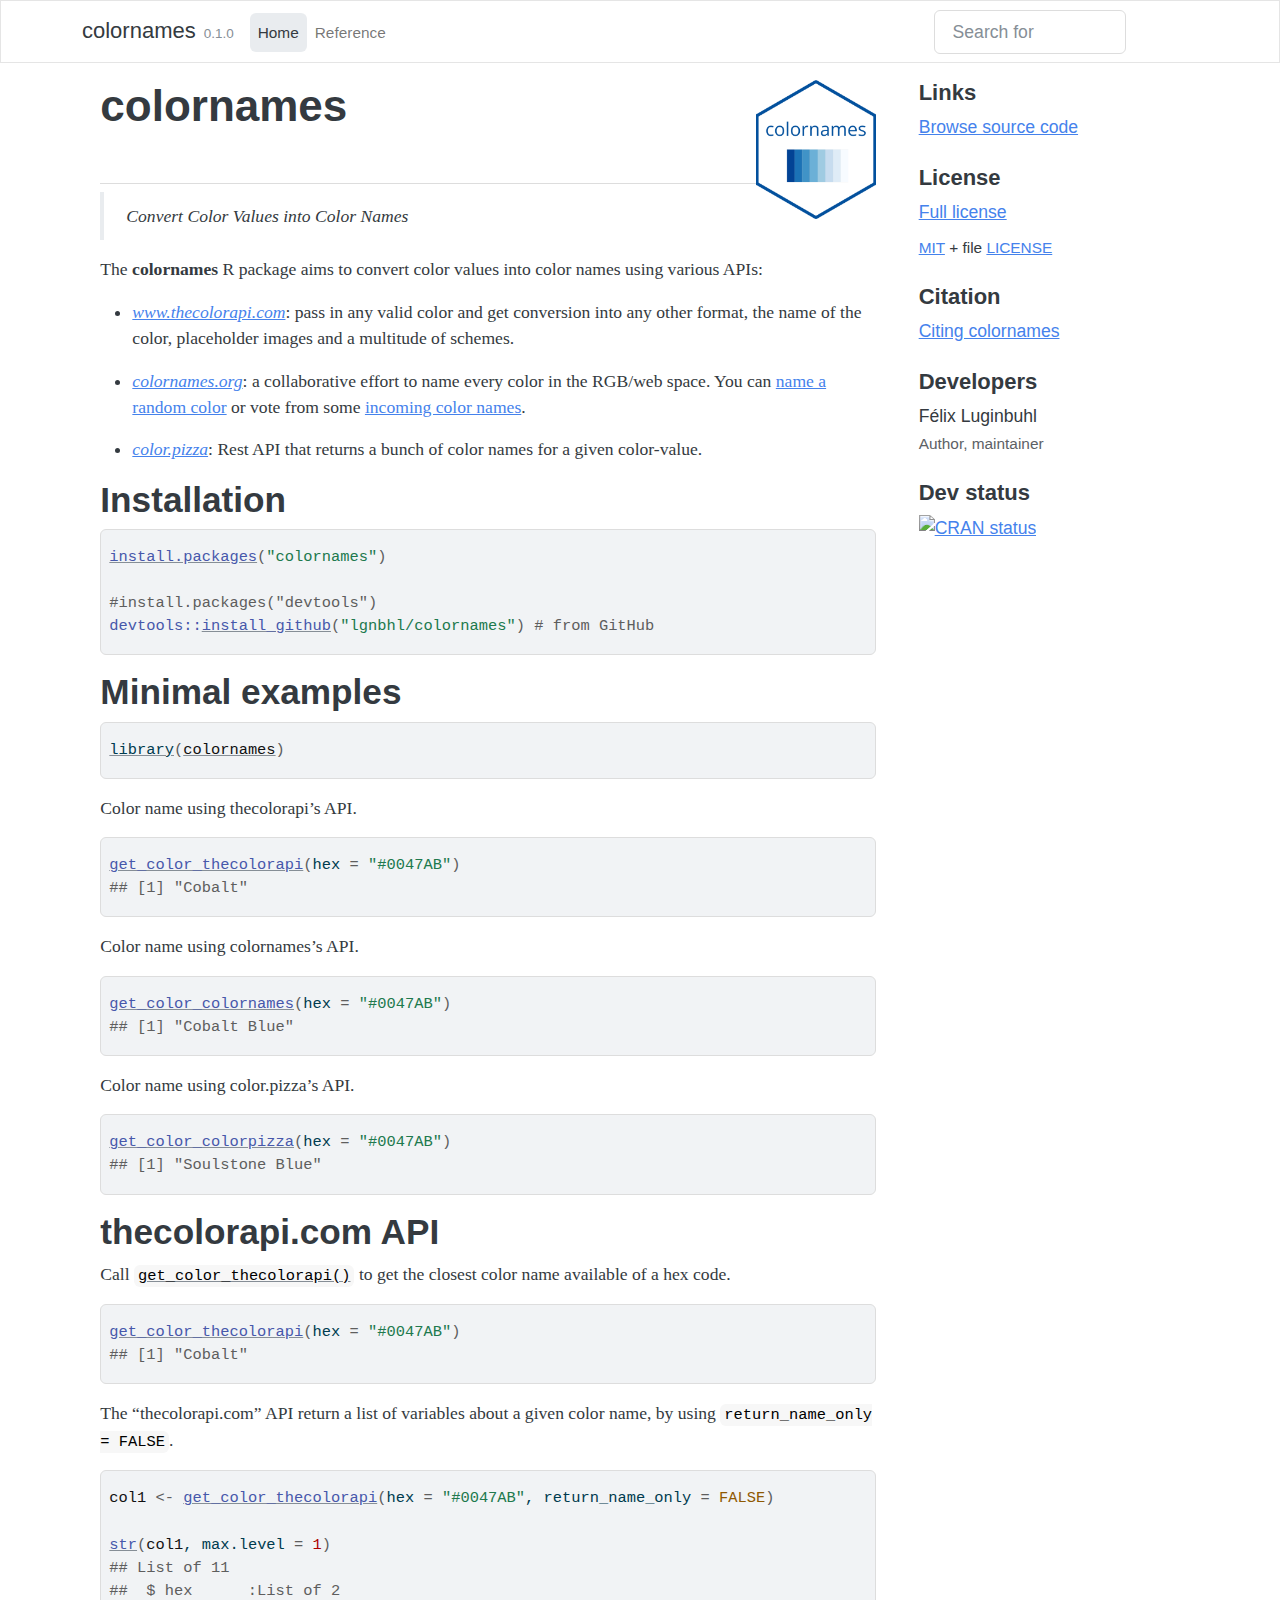
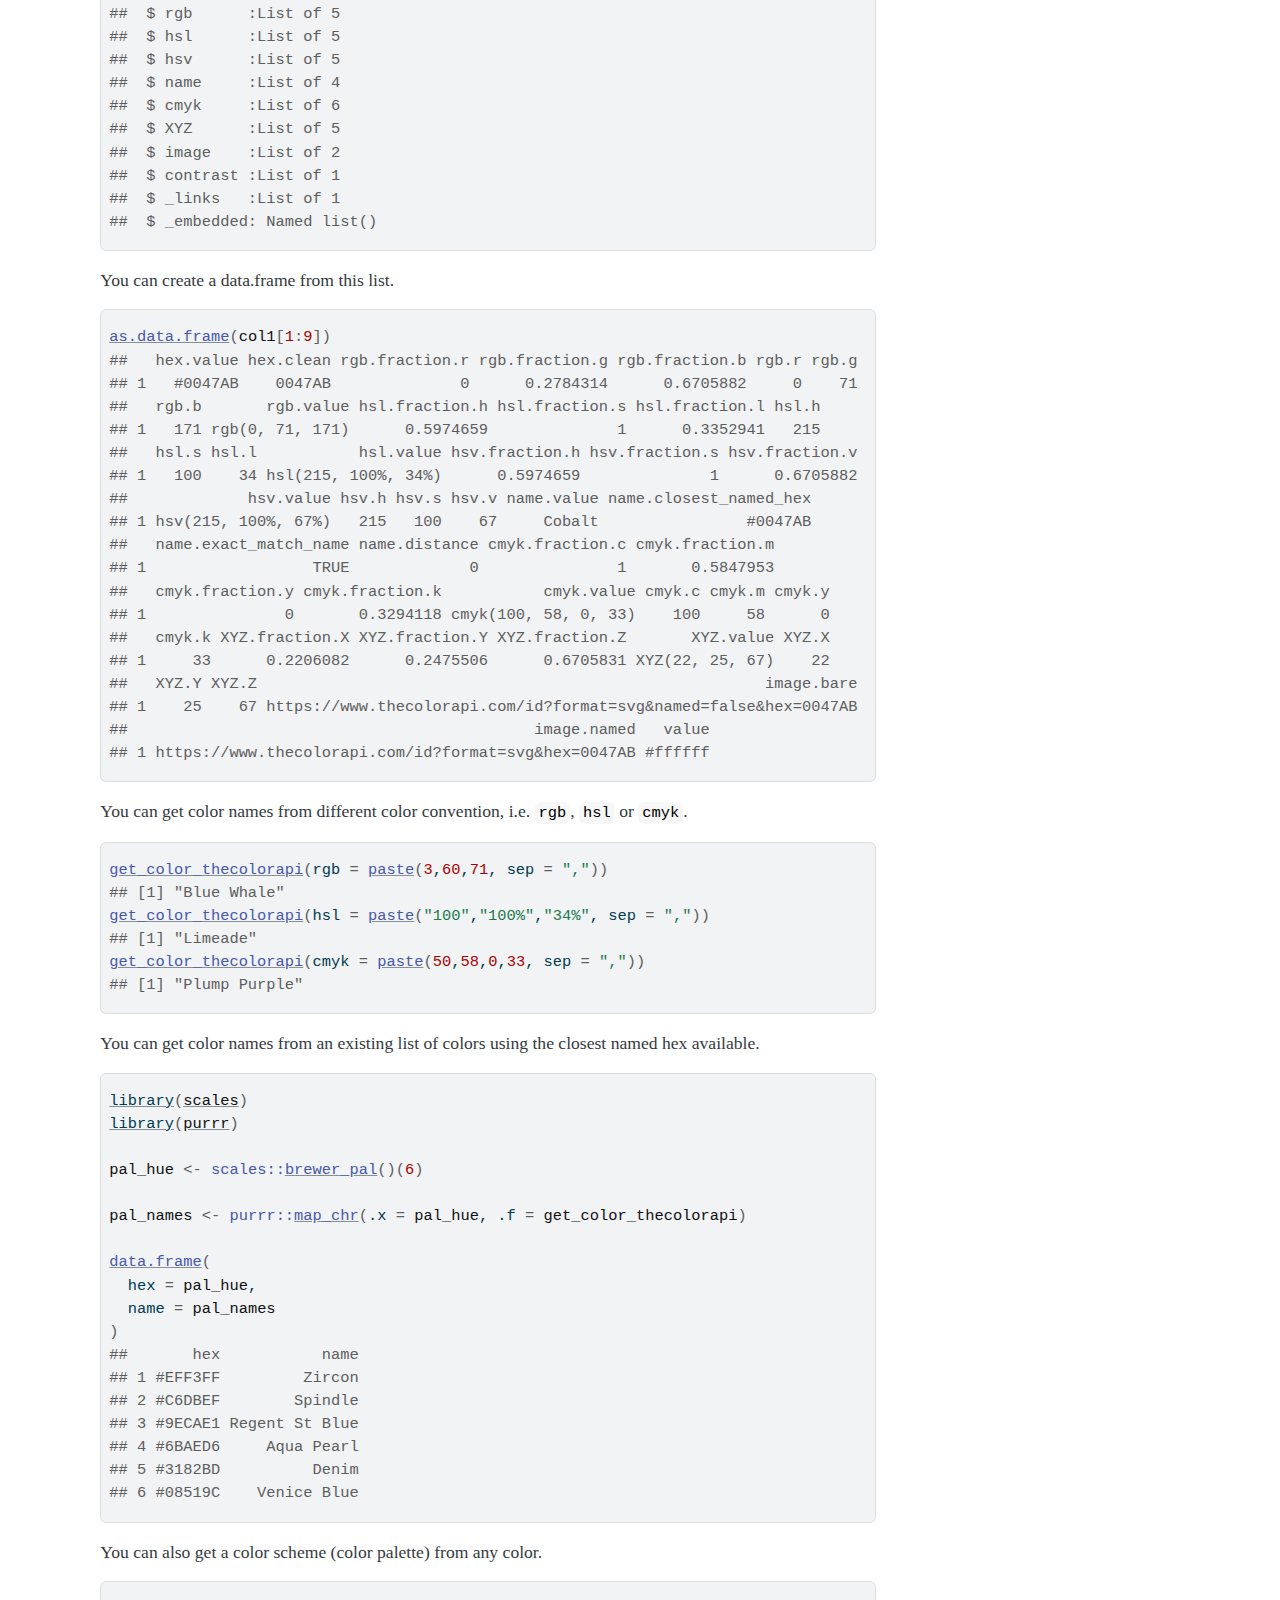
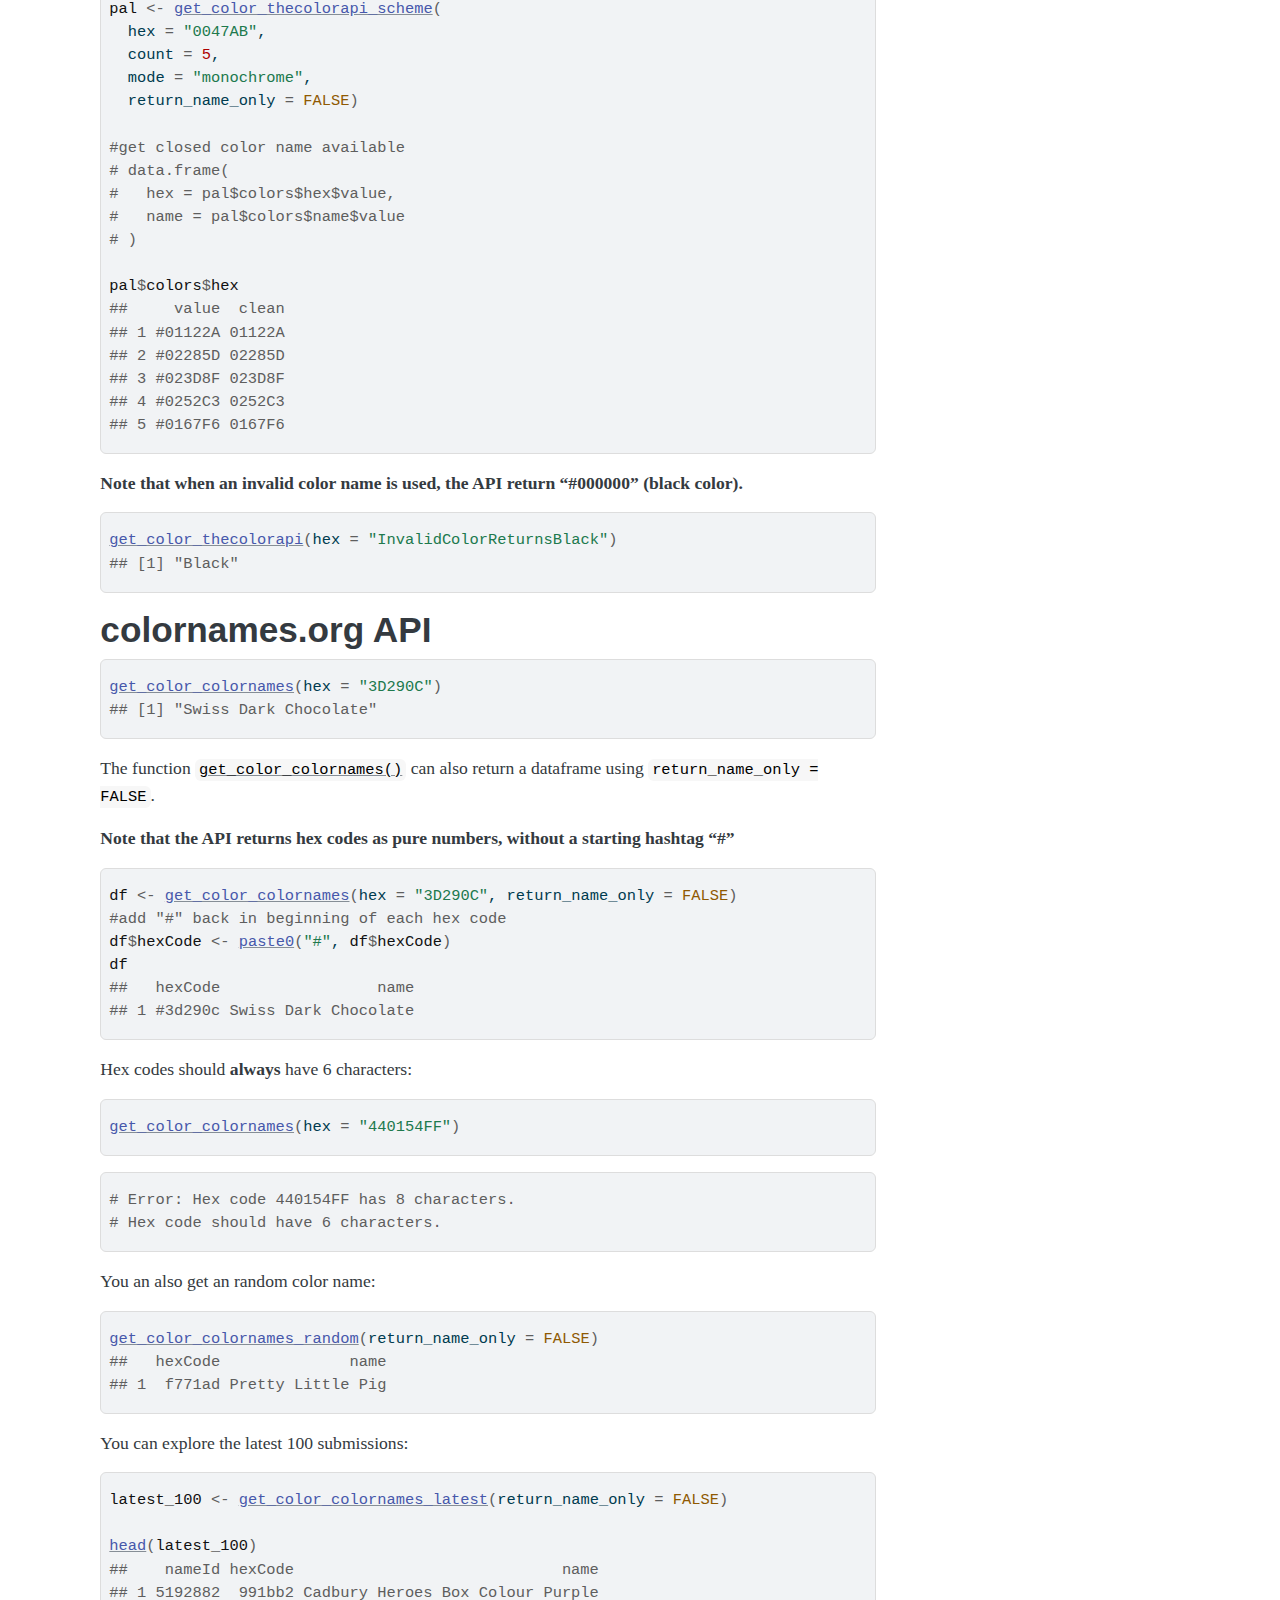
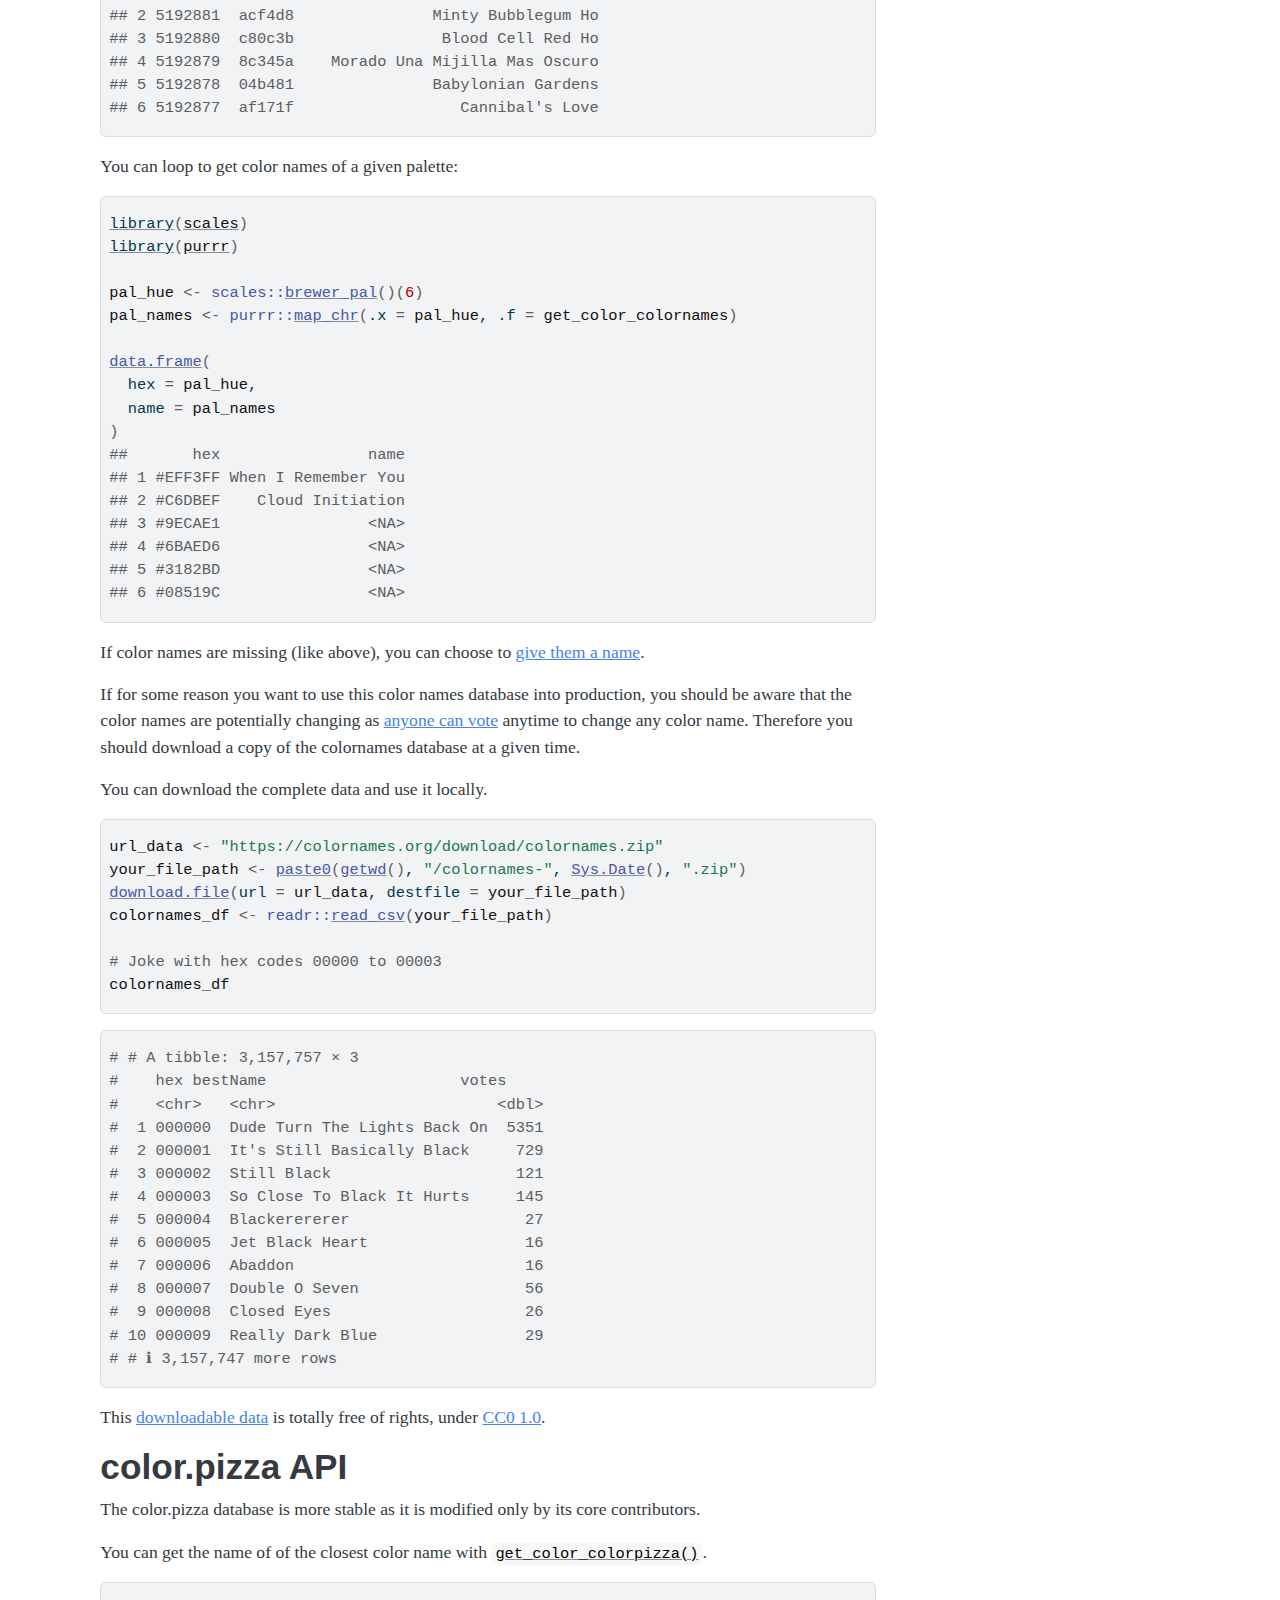
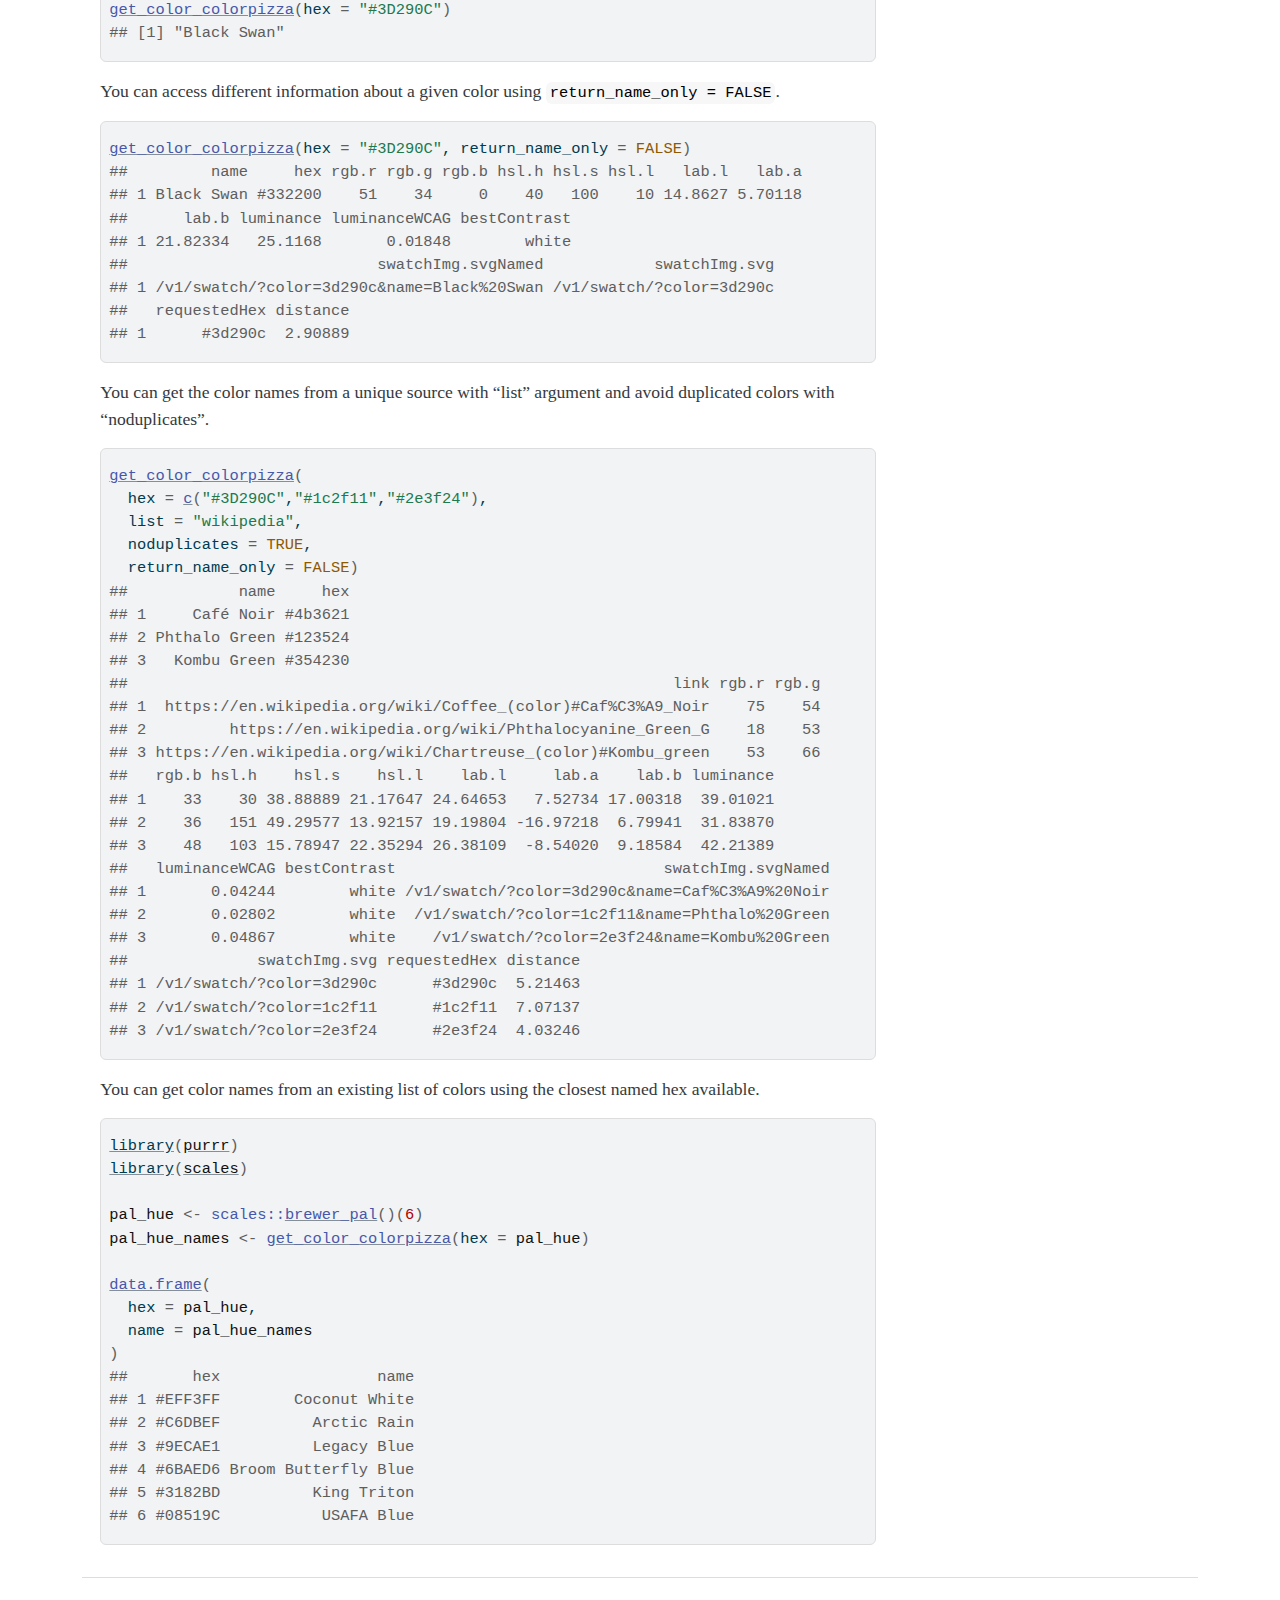
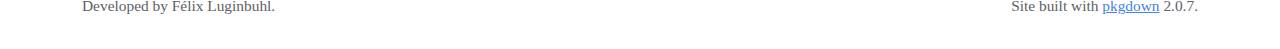
==== commit 7cf0a493: "update docs" ====
--- a/docs/index.html
+++ b/docs/index.html
@@ -90,7 +90,7 @@
   <main id="main" class="col-md-9">
 <div class="section level1">
 <div class="page-header">
-<img src="logo.png" class="logo" alt=""><h1 id="colornames">colornames<a class="anchor" aria-label="anchor" href="#colornames"></a>
+<img src="logo.png" class="logo" alt=""><h1 id="colornames-">colornames <a class="anchor" aria-label="anchor" href="#colornames-"></a>
 </h1>
 </div>
 <blockquote>
@@ -251,20 +251,20 @@
 <p>You an also get an random color name:</p>
 <div class="sourceCode" id="cb17"><pre class="downlit sourceCode r">
 <code class="sourceCode R"><span><span class="fu"><a href="reference/get_color_name_random.html">get_color_colornames_random</a></span><span class="op">(</span>return_name_only <span class="op">=</span> <span class="cn">FALSE</span><span class="op">)</span></span>
-<span><span class="co">##   hexCode             name</span></span>
-<span><span class="co">## 1  370c3f Dracula's Boxers</span></span></code></pre></div>
+<span><span class="co">##   hexCode              name</span></span>
+<span><span class="co">## 1  f771ad Pretty Little Pig</span></span></code></pre></div>
 <p>You can explore the latest 100 submissions:</p>
 <div class="sourceCode" id="cb18"><pre class="downlit sourceCode r">
 <code class="sourceCode R"><span><span class="va">latest_100</span> <span class="op">&lt;-</span> <span class="fu"><a href="reference/get_color_name_latest.html">get_color_colornames_latest</a></span><span class="op">(</span>return_name_only <span class="op">=</span> <span class="cn">FALSE</span><span class="op">)</span></span>
 <span></span>
 <span><span class="fu"><a href="https://rdrr.io/r/utils/head.html" class="external-link">head</a></span><span class="op">(</span><span class="va">latest_100</span><span class="op">)</span></span>
-<span><span class="co">##    nameId hexCode                      name</span></span>
-<span><span class="co">## 1 5192876  3be482                     Netea</span></span>
-<span><span class="co">## 2 5192875  3c4b73      Grey Blue Purple Sky</span></span>
-<span><span class="co">## 3 5192874  2bbff2 Blue Sky Drawn By A Child</span></span>
-<span><span class="co">## 4 5192873  fa92a1         The Lips Of Venus</span></span>
-<span><span class="co">## 5 5192872  3a3a49               Vile Vortex</span></span>
-<span><span class="co">## 6 5192871  1ddcac             God's Gardens</span></span></code></pre></div>
+<span><span class="co">##    nameId hexCode                             name</span></span>
+<span><span class="co">## 1 5192882  991bb2 Cadbury Heroes Box Colour Purple</span></span>
+<span><span class="co">## 2 5192881  acf4d8               Minty Bubblegum Ho</span></span>
+<span><span class="co">## 3 5192880  c80c3b                Blood Cell Red Ho</span></span>
+<span><span class="co">## 4 5192879  8c345a    Morado Una Mijilla Mas Oscuro</span></span>
+<span><span class="co">## 5 5192878  04b481               Babylonian Gardens</span></span>
+<span><span class="co">## 6 5192877  af171f                  Cannibal's Love</span></span></code></pre></div>
 <p>You can loop to get color names of a given palette:</p>
 <div class="sourceCode" id="cb19"><pre class="downlit sourceCode r">
 <code class="sourceCode R"><span><span class="kw"><a href="https://rdrr.io/r/base/library.html" class="external-link">library</a></span><span class="op">(</span><span class="va"><a href="https://scales.r-lib.org" class="external-link">scales</a></span><span class="op">)</span></span>
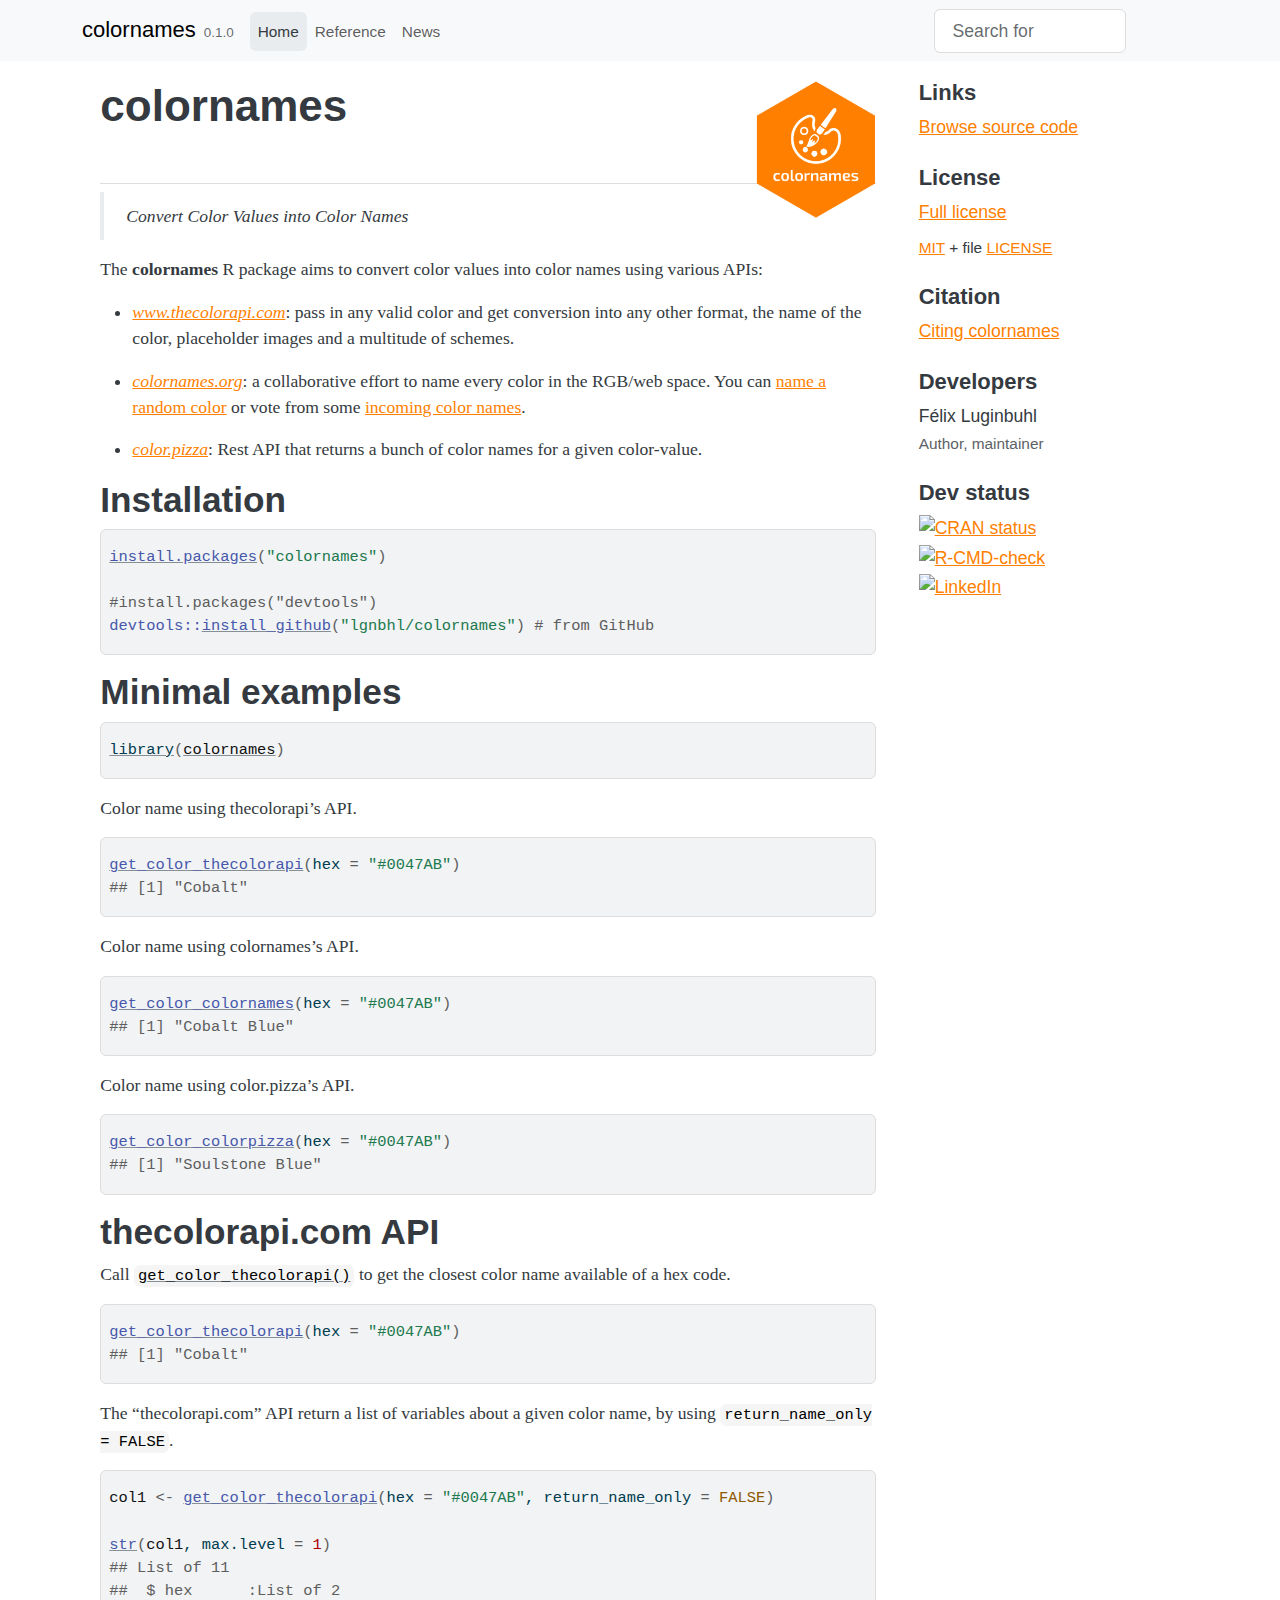
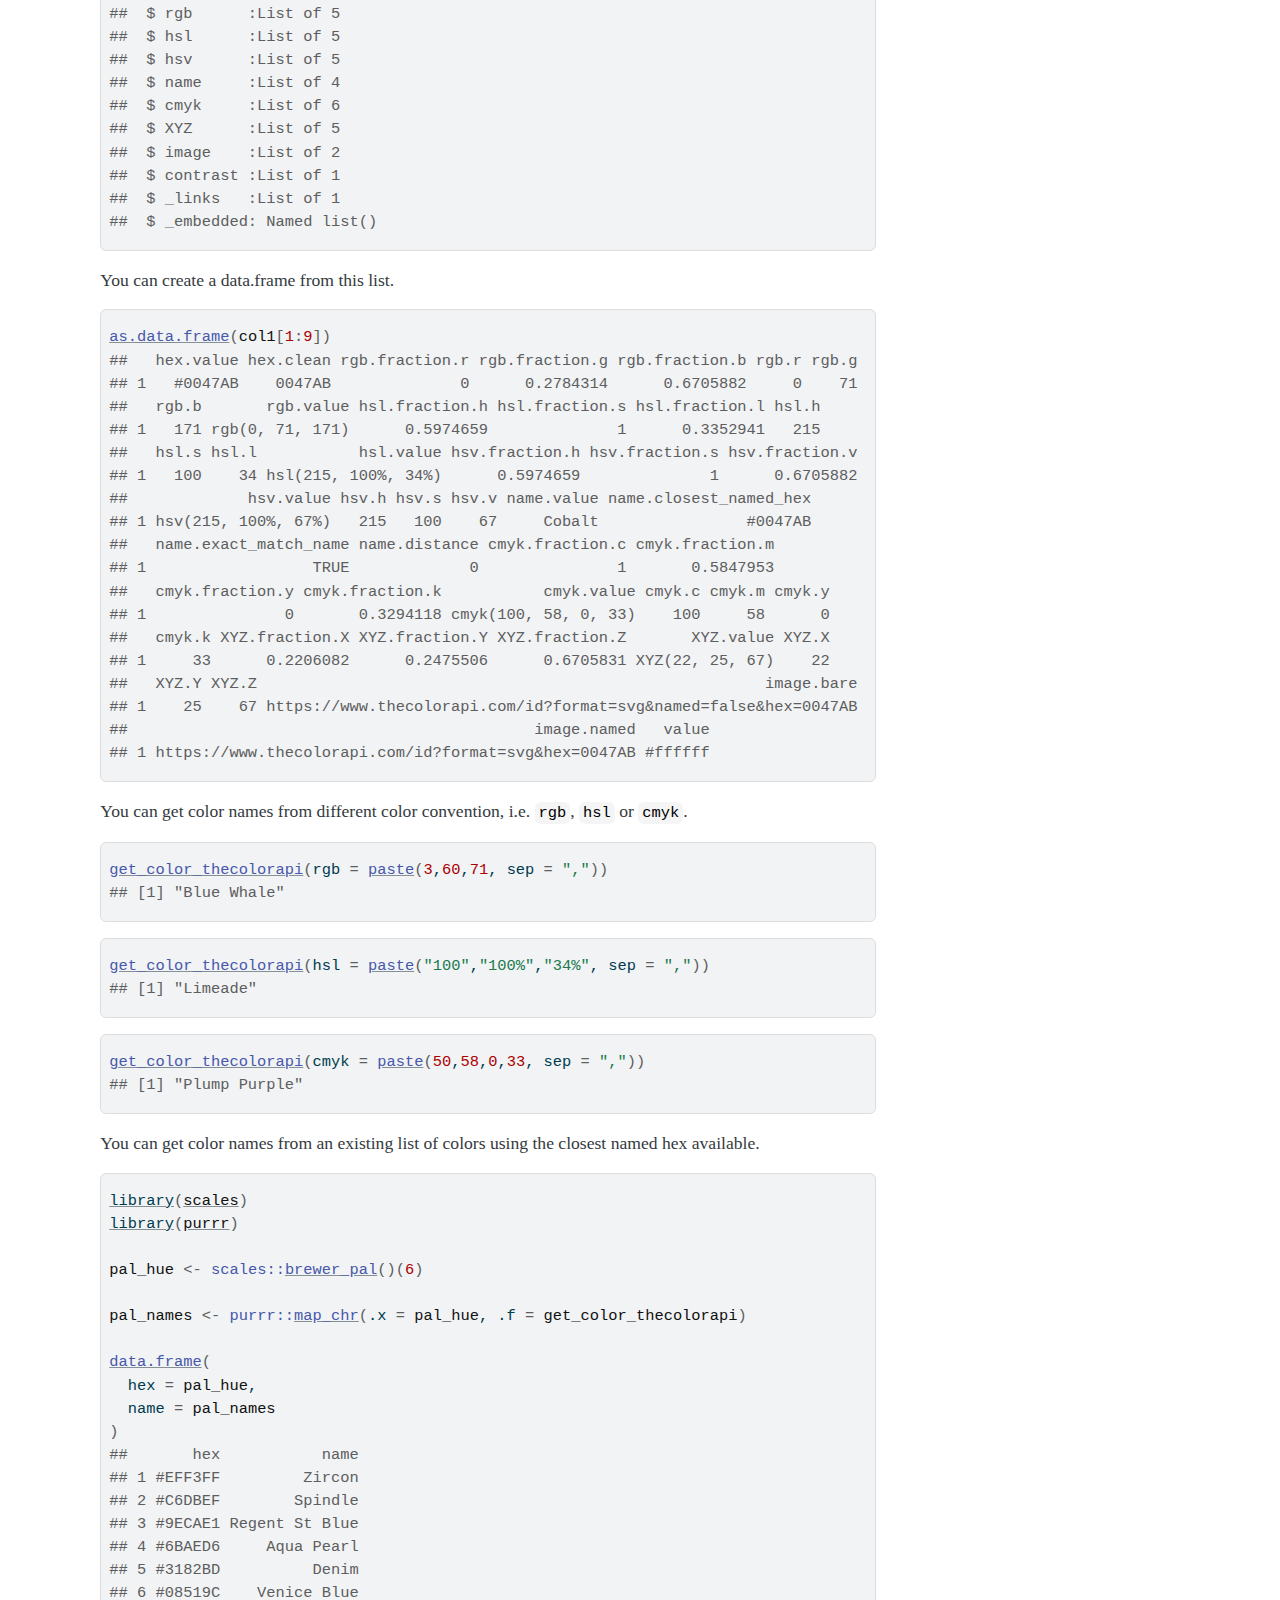
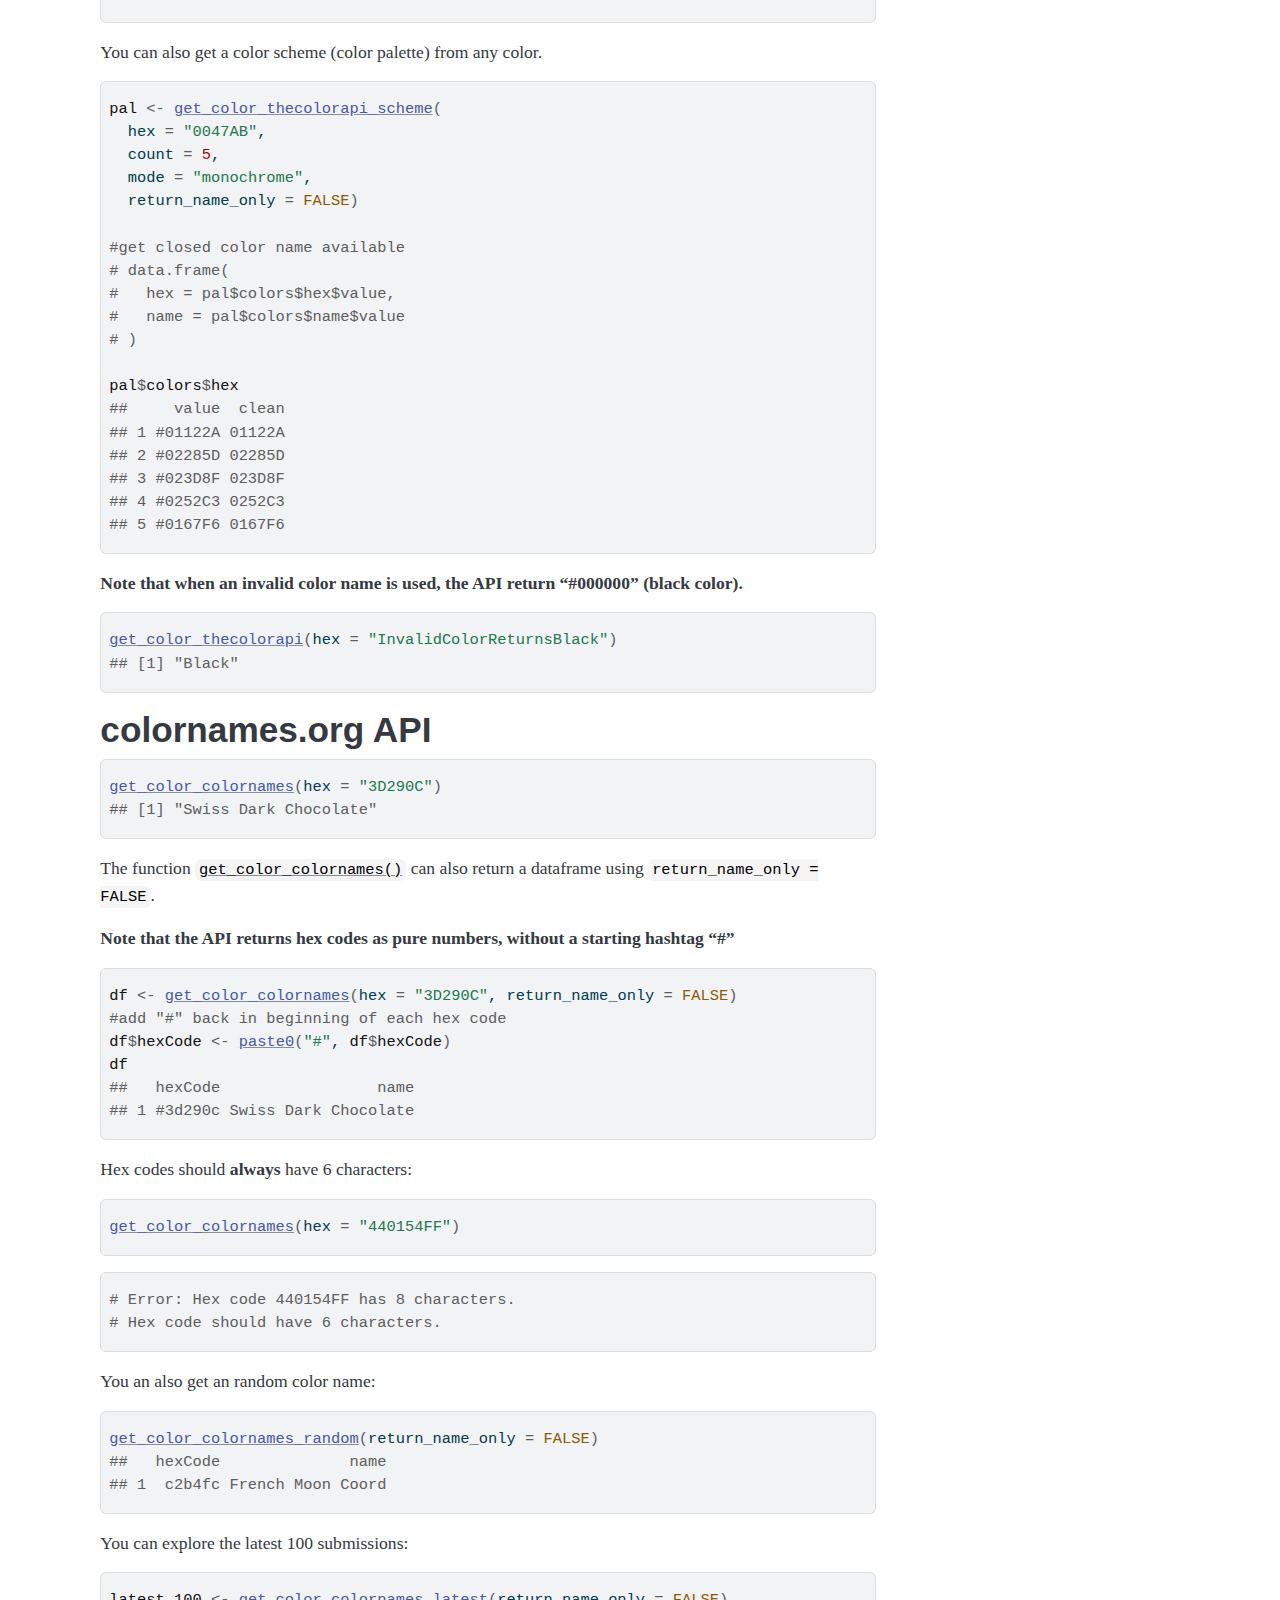
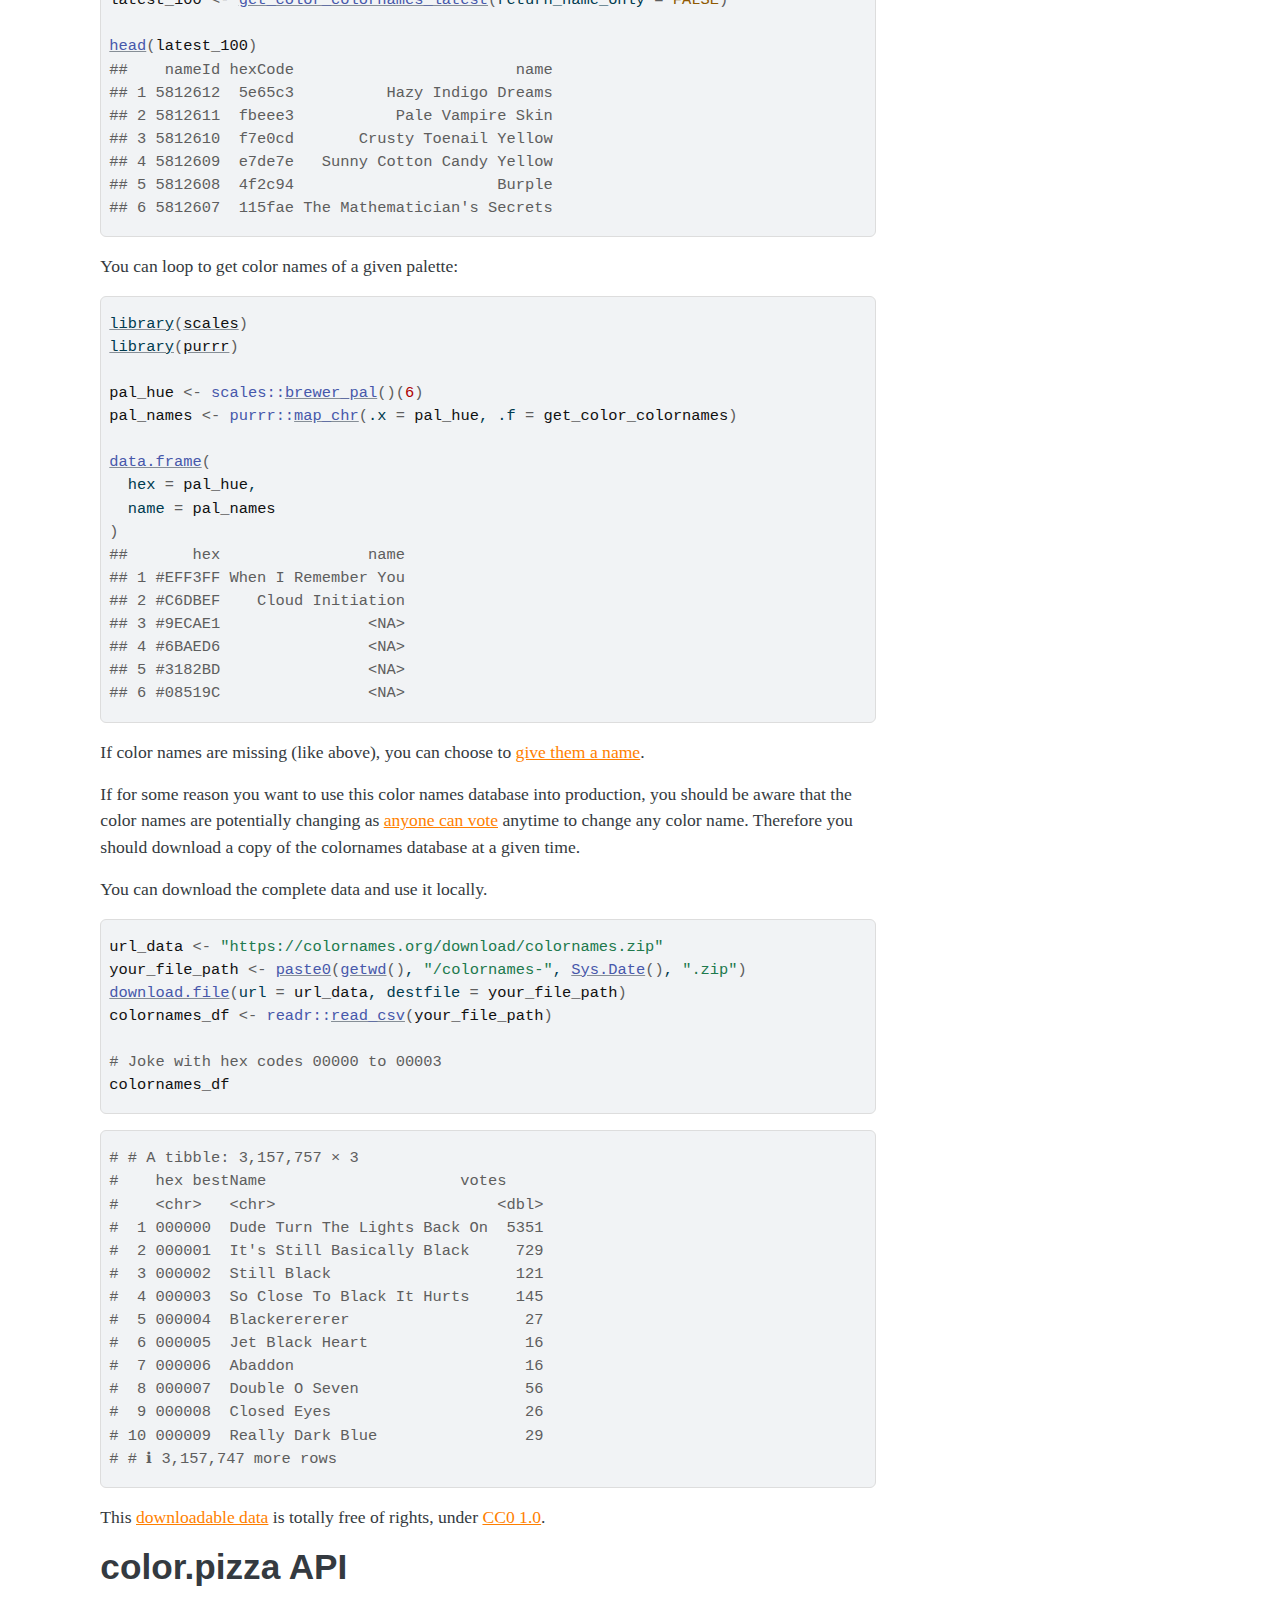
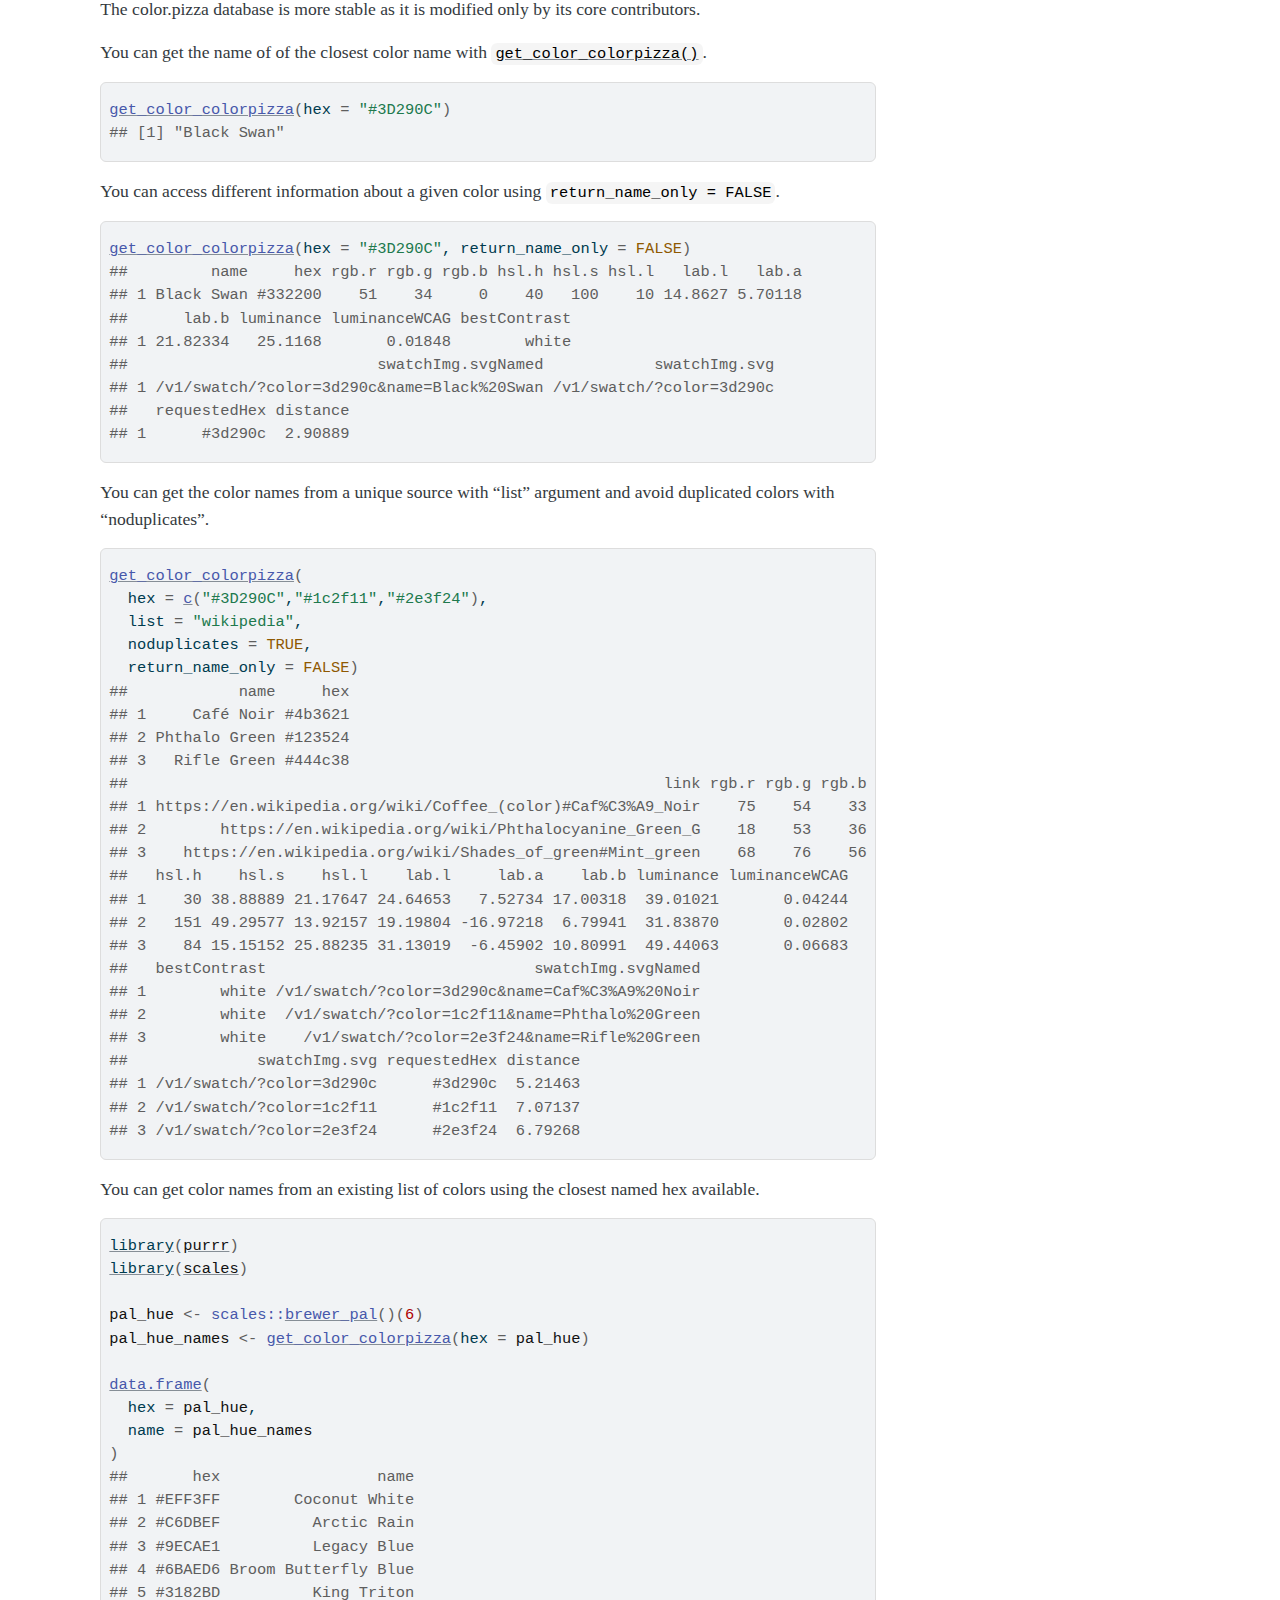
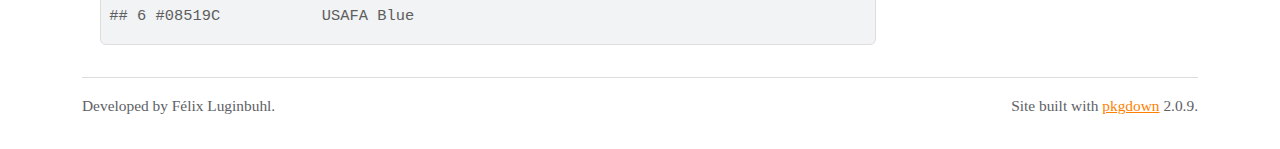
==== commit 718651e9: "update website" ====
--- a/docs/index.html
+++ b/docs/index.html
@@ -5,8 +5,7 @@
 <meta charset="utf-8">
 <meta http-equiv="X-UA-Compatible" content="IE=edge">
 <meta name="viewport" content="width=device-width, initial-scale=1, shrink-to-fit=no">
-<meta name="description" content="R wrapper of various APIs, i.e. &lt;www.thecolorapi.com&gt;, &lt;colornames.org&gt;
-  and &lt;color.pizza&gt;, which convert color values into color names.">
+<meta name="description" content="R wrapper of various API, i.e. &lt;https://www.thecolorapi.com&gt;, &lt;https://colornames.org&gt; and &lt;https://color.pizza&gt;, which convert color values into color names.">
 <title>Convert Color Values into Color Names • colornames</title>
 <!-- favicons --><link rel="icon" type="image/png" sizes="16x16" href="favicon-16x16.png">
 <link rel="icon" type="image/png" sizes="32x32" href="favicon-32x32.png">
@@ -15,12 +14,11 @@
 <link rel="apple-touch-icon" type="image/png" sizes="76x76" href="apple-touch-icon-76x76.png">
 <link rel="apple-touch-icon" type="image/png" sizes="60x60" href="apple-touch-icon-60x60.png">
 <script src="deps/jquery-3.6.0/jquery-3.6.0.min.js"></script><meta name="viewport" content="width=device-width, initial-scale=1, shrink-to-fit=no">
-<link href="deps/bootstrap-5.2.2/bootstrap.min.css" rel="stylesheet">
-<script src="deps/bootstrap-5.2.2/bootstrap.bundle.min.js"></script><!-- Font Awesome icons --><link rel="stylesheet" href="https://cdnjs.cloudflare.com/ajax/libs/font-awesome/5.12.1/css/all.min.css" integrity="sha256-mmgLkCYLUQbXn0B1SRqzHar6dCnv9oZFPEC1g1cwlkk=" crossorigin="anonymous">
+<link href="deps/bootstrap-5.3.1/bootstrap.min.css" rel="stylesheet">
+<script src="deps/bootstrap-5.3.1/bootstrap.bundle.min.js"></script><!-- Font Awesome icons --><link rel="stylesheet" href="https://cdnjs.cloudflare.com/ajax/libs/font-awesome/5.12.1/css/all.min.css" integrity="sha256-mmgLkCYLUQbXn0B1SRqzHar6dCnv9oZFPEC1g1cwlkk=" crossorigin="anonymous">
 <link rel="stylesheet" href="https://cdnjs.cloudflare.com/ajax/libs/font-awesome/5.12.1/css/v4-shims.min.css" integrity="sha256-wZjR52fzng1pJHwx4aV2AO3yyTOXrcDW7jBpJtTwVxw=" crossorigin="anonymous">
-<!-- bootstrap-toc --><script src="https://cdn.jsdelivr.net/gh/afeld/bootstrap-toc@v1.0.1/dist/bootstrap-toc.min.js" integrity="sha256-4veVQbu7//Lk5TSmc7YV48MxtMy98e26cf5MrgZYnwo=" crossorigin="anonymous"></script><!-- headroom.js --><script src="https://cdnjs.cloudflare.com/ajax/libs/headroom/0.11.0/headroom.min.js" integrity="sha256-AsUX4SJE1+yuDu5+mAVzJbuYNPHj/WroHuZ8Ir/CkE0=" crossorigin="anonymous"></script><script src="https://cdnjs.cloudflare.com/ajax/libs/headroom/0.11.0/jQuery.headroom.min.js" integrity="sha256-ZX/yNShbjqsohH1k95liqY9Gd8uOiE1S4vZc+9KQ1K4=" crossorigin="anonymous"></script><!-- clipboard.js --><script src="https://cdnjs.cloudflare.com/ajax/libs/clipboard.js/2.0.6/clipboard.min.js" integrity="sha256-inc5kl9MA1hkeYUt+EC3BhlIgyp/2jDIyBLS6k3UxPI=" crossorigin="anonymous"></script><!-- search --><script src="https://cdnjs.cloudflare.com/ajax/libs/fuse.js/6.4.6/fuse.js" integrity="sha512-zv6Ywkjyktsohkbp9bb45V6tEMoWhzFzXis+LrMehmJZZSys19Yxf1dopHx7WzIKxr5tK2dVcYmaCk2uqdjF4A==" crossorigin="anonymous"></script><script src="https://cdnjs.cloudflare.com/ajax/libs/autocomplete.js/0.38.0/autocomplete.jquery.min.js" integrity="sha512-GU9ayf+66Xx2TmpxqJpliWbT5PiGYxpaG8rfnBEk1LL8l1KGkRShhngwdXK1UgqhAzWpZHSiYPc09/NwDQIGyg==" crossorigin="anonymous"></script><script src="https://cdnjs.cloudflare.com/ajax/libs/mark.js/8.11.1/mark.min.js" integrity="sha512-5CYOlHXGh6QpOFA/TeTylKLWfB3ftPsde7AnmhuitiTX4K5SqCLBeKro6sPS8ilsz1Q4NRx3v8Ko2IBiszzdww==" crossorigin="anonymous"></script><!-- pkgdown --><script src="pkgdown.js"></script><meta property="og:title" content="Convert Color Values into Color Names">
-<meta property="og:description" content="R wrapper of various APIs, i.e. &lt;www.thecolorapi.com&gt;, &lt;colornames.org&gt;
-  and &lt;color.pizza&gt;, which convert color values into color names.">
+<!-- bootstrap-toc --><script src="https://cdn.jsdelivr.net/gh/afeld/bootstrap-toc@v1.0.1/dist/bootstrap-toc.min.js" integrity="sha256-4veVQbu7//Lk5TSmc7YV48MxtMy98e26cf5MrgZYnwo=" crossorigin="anonymous"></script><!-- headroom.js --><script src="https://cdnjs.cloudflare.com/ajax/libs/headroom/0.11.0/headroom.min.js" integrity="sha256-AsUX4SJE1+yuDu5+mAVzJbuYNPHj/WroHuZ8Ir/CkE0=" crossorigin="anonymous"></script><script src="https://cdnjs.cloudflare.com/ajax/libs/headroom/0.11.0/jQuery.headroom.min.js" integrity="sha256-ZX/yNShbjqsohH1k95liqY9Gd8uOiE1S4vZc+9KQ1K4=" crossorigin="anonymous"></script><!-- clipboard.js --><script src="https://cdnjs.cloudflare.com/ajax/libs/clipboard.js/2.0.11/clipboard.min.js" integrity="sha512-7O5pXpc0oCRrxk8RUfDYFgn0nO1t+jLuIOQdOMRp4APB7uZ4vSjspzp5y6YDtDs4VzUSTbWzBFZ/LKJhnyFOKw==" crossorigin="anonymous" referrerpolicy="no-referrer"></script><!-- search --><script src="https://cdnjs.cloudflare.com/ajax/libs/fuse.js/6.4.6/fuse.js" integrity="sha512-zv6Ywkjyktsohkbp9bb45V6tEMoWhzFzXis+LrMehmJZZSys19Yxf1dopHx7WzIKxr5tK2dVcYmaCk2uqdjF4A==" crossorigin="anonymous"></script><script src="https://cdnjs.cloudflare.com/ajax/libs/autocomplete.js/0.38.0/autocomplete.jquery.min.js" integrity="sha512-GU9ayf+66Xx2TmpxqJpliWbT5PiGYxpaG8rfnBEk1LL8l1KGkRShhngwdXK1UgqhAzWpZHSiYPc09/NwDQIGyg==" crossorigin="anonymous"></script><script src="https://cdnjs.cloudflare.com/ajax/libs/mark.js/8.11.1/mark.min.js" integrity="sha512-5CYOlHXGh6QpOFA/TeTylKLWfB3ftPsde7AnmhuitiTX4K5SqCLBeKro6sPS8ilsz1Q4NRx3v8Ko2IBiszzdww==" crossorigin="anonymous"></script><!-- pkgdown --><script src="pkgdown.js"></script><meta property="og:title" content="Convert Color Values into Color Names">
+<meta property="og:description" content="R wrapper of various API, i.e. &lt;https://www.thecolorapi.com&gt;, &lt;https://colornames.org&gt; and &lt;https://color.pizza&gt;, which convert color values into color names.">
 <meta property="og:image" content="https://felixluginbuhl.com/colornames/logo.png">
 <!-- mathjax --><script src="https://cdnjs.cloudflare.com/ajax/libs/mathjax/2.7.5/MathJax.js" integrity="sha256-nvJJv9wWKEm88qvoQl9ekL2J+k/RWIsaSScxxlsrv8k=" crossorigin="anonymous"></script><script src="https://cdnjs.cloudflare.com/ajax/libs/mathjax/2.7.5/config/TeX-AMS-MML_HTMLorMML.js" integrity="sha256-84DKXVJXs0/F8OTMzX4UR909+jtl4G7SPypPavF+GfA=" crossorigin="anonymous"></script><!--[if lt IE 9]>
 <script src="https://oss.maxcdn.com/html5shiv/3.7.3/html5shiv.min.js"></script>
@@ -31,7 +29,7 @@
     <a href="#main" class="visually-hidden-focusable">Skip to contents</a>
     
 
-    <nav class="navbar fixed-top navbar-light navbar-expand-lg bg-light"><div class="container">
+    <nav class="navbar fixed-top navbar-light navbar-expand-lg bg-light" data-bs-theme="light"><div class="container">
     
     <a class="navbar-brand me-2" href="index.html">colornames</a>
 
@@ -49,6 +47,9 @@
 </li>
 <li class="nav-item">
   <a class="nav-link" href="reference/index.html">Reference</a>
+</li>
+<li class="nav-item">
+  <a class="nav-link" href="news/index.html">News</a>
 </li>
       </ul>
 <form class="form-inline my-2 my-lg-0" role="search">
@@ -177,17 +178,19 @@
 <p>You can get color names from different color convention, i.e. <code>rgb</code>, <code>hsl</code> or <code>cmyk</code>.</p>
 <div class="sourceCode" id="cb9"><pre class="downlit sourceCode r">
 <code class="sourceCode R"><span><span class="fu"><a href="reference/get_color_thecolorapi.html">get_color_thecolorapi</a></span><span class="op">(</span>rgb <span class="op">=</span> <span class="fu"><a href="https://rdrr.io/r/base/paste.html" class="external-link">paste</a></span><span class="op">(</span><span class="fl">3</span>,<span class="fl">60</span>,<span class="fl">71</span>, sep <span class="op">=</span> <span class="st">","</span><span class="op">)</span><span class="op">)</span></span>
-<span><span class="co">## [1] "Blue Whale"</span></span>
-<span><span class="fu"><a href="reference/get_color_thecolorapi.html">get_color_thecolorapi</a></span><span class="op">(</span>hsl <span class="op">=</span> <span class="fu"><a href="https://rdrr.io/r/base/paste.html" class="external-link">paste</a></span><span class="op">(</span><span class="st">"100"</span>,<span class="st">"100%"</span>,<span class="st">"34%"</span>, sep <span class="op">=</span> <span class="st">","</span><span class="op">)</span><span class="op">)</span></span>
-<span><span class="co">## [1] "Limeade"</span></span>
-<span><span class="fu"><a href="reference/get_color_thecolorapi.html">get_color_thecolorapi</a></span><span class="op">(</span>cmyk <span class="op">=</span> <span class="fu"><a href="https://rdrr.io/r/base/paste.html" class="external-link">paste</a></span><span class="op">(</span><span class="fl">50</span>,<span class="fl">58</span>,<span class="fl">0</span>,<span class="fl">33</span>, sep <span class="op">=</span> <span class="st">","</span><span class="op">)</span><span class="op">)</span></span>
+<span><span class="co">## [1] "Blue Whale"</span></span></code></pre></div>
+<div class="sourceCode" id="cb10"><pre class="downlit sourceCode r">
+<code class="sourceCode R"><span><span class="fu"><a href="reference/get_color_thecolorapi.html">get_color_thecolorapi</a></span><span class="op">(</span>hsl <span class="op">=</span> <span class="fu"><a href="https://rdrr.io/r/base/paste.html" class="external-link">paste</a></span><span class="op">(</span><span class="st">"100"</span>,<span class="st">"100%"</span>,<span class="st">"34%"</span>, sep <span class="op">=</span> <span class="st">","</span><span class="op">)</span><span class="op">)</span></span>
+<span><span class="co">## [1] "Limeade"</span></span></code></pre></div>
+<div class="sourceCode" id="cb11"><pre class="downlit sourceCode r">
+<code class="sourceCode R"><span><span class="fu"><a href="reference/get_color_thecolorapi.html">get_color_thecolorapi</a></span><span class="op">(</span>cmyk <span class="op">=</span> <span class="fu"><a href="https://rdrr.io/r/base/paste.html" class="external-link">paste</a></span><span class="op">(</span><span class="fl">50</span>,<span class="fl">58</span>,<span class="fl">0</span>,<span class="fl">33</span>, sep <span class="op">=</span> <span class="st">","</span><span class="op">)</span><span class="op">)</span></span>
 <span><span class="co">## [1] "Plump Purple"</span></span></code></pre></div>
 <p>You can get color names from an existing list of colors using the closest named hex available.</p>
-<div class="sourceCode" id="cb10"><pre class="downlit sourceCode r">
+<div class="sourceCode" id="cb12"><pre class="downlit sourceCode r">
 <code class="sourceCode R"><span><span class="kw"><a href="https://rdrr.io/r/base/library.html" class="external-link">library</a></span><span class="op">(</span><span class="va"><a href="https://scales.r-lib.org" class="external-link">scales</a></span><span class="op">)</span></span>
 <span><span class="kw"><a href="https://rdrr.io/r/base/library.html" class="external-link">library</a></span><span class="op">(</span><span class="va"><a href="https://purrr.tidyverse.org/" class="external-link">purrr</a></span><span class="op">)</span></span>
 <span></span>
-<span><span class="va">pal_hue</span> <span class="op">&lt;-</span> <span class="fu">scales</span><span class="fu">::</span><span class="fu"><a href="https://scales.r-lib.org/reference/brewer_pal.html" class="external-link">brewer_pal</a></span><span class="op">(</span><span class="op">)</span><span class="op">(</span><span class="fl">6</span><span class="op">)</span></span>
+<span><span class="va">pal_hue</span> <span class="op">&lt;-</span> <span class="fu">scales</span><span class="fu">::</span><span class="fu"><a href="https://scales.r-lib.org/reference/pal_brewer.html" class="external-link">brewer_pal</a></span><span class="op">(</span><span class="op">)</span><span class="op">(</span><span class="fl">6</span><span class="op">)</span></span>
 <span></span>
 <span><span class="va">pal_names</span> <span class="op">&lt;-</span> <span class="fu">purrr</span><span class="fu">::</span><span class="fu"><a href="https://purrr.tidyverse.org/reference/map.html" class="external-link">map_chr</a></span><span class="op">(</span>.x <span class="op">=</span> <span class="va">pal_hue</span>, .f <span class="op">=</span> <span class="va">get_color_thecolorapi</span><span class="op">)</span></span>
 <span></span>
@@ -203,7 +206,7 @@
 <span><span class="co">## 5 #3182BD          Denim</span></span>
 <span><span class="co">## 6 #08519C    Venice Blue</span></span></code></pre></div>
 <p>You can also get a color scheme (color palette) from any color.</p>
-<div class="sourceCode" id="cb11"><pre class="downlit sourceCode r">
+<div class="sourceCode" id="cb13"><pre class="downlit sourceCode r">
 <code class="sourceCode R"><span><span class="va">pal</span> <span class="op">&lt;-</span> <span class="fu"><a href="reference/get_color_thecolorapi_scheme.html">get_color_thecolorapi_scheme</a></span><span class="op">(</span></span>
 <span>  hex <span class="op">=</span> <span class="st">"0047AB"</span>, </span>
 <span>  count <span class="op">=</span> <span class="fl">5</span>, </span>
@@ -224,19 +227,19 @@
 <span><span class="co">## 4 #0252C3 0252C3</span></span>
 <span><span class="co">## 5 #0167F6 0167F6</span></span></code></pre></div>
 <p><strong>Note that when an invalid color name is used, the API return “#000000” (black color).</strong></p>
-<div class="sourceCode" id="cb12"><pre class="downlit sourceCode r">
+<div class="sourceCode" id="cb14"><pre class="downlit sourceCode r">
 <code class="sourceCode R"><span><span class="fu"><a href="reference/get_color_thecolorapi.html">get_color_thecolorapi</a></span><span class="op">(</span>hex <span class="op">=</span> <span class="st">"InvalidColorReturnsBlack"</span><span class="op">)</span></span>
 <span><span class="co">## [1] "Black"</span></span></code></pre></div>
 </div>
 <div class="section level2">
 <h2 id="colornamesorg-api">colornames.org API<a class="anchor" aria-label="anchor" href="#colornamesorg-api"></a>
 </h2>
-<div class="sourceCode" id="cb13"><pre class="downlit sourceCode r">
+<div class="sourceCode" id="cb15"><pre class="downlit sourceCode r">
 <code class="sourceCode R"><span><span class="fu"><a href="reference/get_color_colornames.html">get_color_colornames</a></span><span class="op">(</span>hex <span class="op">=</span> <span class="st">"3D290C"</span><span class="op">)</span></span>
 <span><span class="co">## [1] "Swiss Dark Chocolate"</span></span></code></pre></div>
 <p>The function <code><a href="reference/get_color_colornames.html">get_color_colornames()</a></code> can also return a dataframe using <code>return_name_only = FALSE</code>.</p>
 <p><strong>Note that the API returns hex codes as pure numbers, without a starting hashtag “#”</strong></p>
-<div class="sourceCode" id="cb14"><pre class="downlit sourceCode r">
+<div class="sourceCode" id="cb16"><pre class="downlit sourceCode r">
 <code class="sourceCode R"><span><span class="va">df</span> <span class="op">&lt;-</span> <span class="fu"><a href="reference/get_color_colornames.html">get_color_colornames</a></span><span class="op">(</span>hex <span class="op">=</span> <span class="st">"3D290C"</span>, return_name_only <span class="op">=</span> <span class="cn">FALSE</span><span class="op">)</span></span>
 <span><span class="co">#add "#" back in beginning of each hex code</span></span>
 <span><span class="va">df</span><span class="op">$</span><span class="va">hexCode</span> <span class="op">&lt;-</span> <span class="fu"><a href="https://rdrr.io/r/base/paste.html" class="external-link">paste0</a></span><span class="op">(</span><span class="st">"#"</span>, <span class="va">df</span><span class="op">$</span><span class="va">hexCode</span><span class="op">)</span></span>
@@ -244,33 +247,33 @@
 <span><span class="co">##   hexCode                 name</span></span>
 <span><span class="co">## 1 #3d290c Swiss Dark Chocolate</span></span></code></pre></div>
 <p>Hex codes should <strong>always</strong> have 6 characters:</p>
-<div class="sourceCode" id="cb15"><pre class="downlit sourceCode r">
+<div class="sourceCode" id="cb17"><pre class="downlit sourceCode r">
 <code class="sourceCode R"><span><span class="fu"><a href="reference/get_color_colornames.html">get_color_colornames</a></span><span class="op">(</span>hex <span class="op">=</span> <span class="st">"440154FF"</span><span class="op">)</span></span></code></pre></div>
-<div class="sourceCode" id="cb16"><pre class="sourceCode R"><code class="sourceCode r"><span id="cb16-1"><a href="#cb16-1" tabindex="-1"></a><span class="co"># Error: Hex code 440154FF has 8 characters. </span></span>
-<span id="cb16-2"><a href="#cb16-2" tabindex="-1"></a><span class="co"># Hex code should have 6 characters.</span></span></code></pre></div>
+<div class="sourceCode" id="cb18"><pre class="sourceCode R"><code class="sourceCode r"><span id="cb18-1"><a href="#cb18-1" tabindex="-1"></a><span class="co"># Error: Hex code 440154FF has 8 characters. </span></span>
+<span id="cb18-2"><a href="#cb18-2" tabindex="-1"></a><span class="co"># Hex code should have 6 characters.</span></span></code></pre></div>
 <p>You an also get an random color name:</p>
-<div class="sourceCode" id="cb17"><pre class="downlit sourceCode r">
+<div class="sourceCode" id="cb19"><pre class="downlit sourceCode r">
 <code class="sourceCode R"><span><span class="fu"><a href="reference/get_color_name_random.html">get_color_colornames_random</a></span><span class="op">(</span>return_name_only <span class="op">=</span> <span class="cn">FALSE</span><span class="op">)</span></span>
 <span><span class="co">##   hexCode              name</span></span>
-<span><span class="co">## 1  f771ad Pretty Little Pig</span></span></code></pre></div>
+<span><span class="co">## 1  c2b4fc French Moon Coord</span></span></code></pre></div>
 <p>You can explore the latest 100 submissions:</p>
-<div class="sourceCode" id="cb18"><pre class="downlit sourceCode r">
+<div class="sourceCode" id="cb20"><pre class="downlit sourceCode r">
 <code class="sourceCode R"><span><span class="va">latest_100</span> <span class="op">&lt;-</span> <span class="fu"><a href="reference/get_color_name_latest.html">get_color_colornames_latest</a></span><span class="op">(</span>return_name_only <span class="op">=</span> <span class="cn">FALSE</span><span class="op">)</span></span>
 <span></span>
 <span><span class="fu"><a href="https://rdrr.io/r/utils/head.html" class="external-link">head</a></span><span class="op">(</span><span class="va">latest_100</span><span class="op">)</span></span>
-<span><span class="co">##    nameId hexCode                             name</span></span>
-<span><span class="co">## 1 5192882  991bb2 Cadbury Heroes Box Colour Purple</span></span>
-<span><span class="co">## 2 5192881  acf4d8               Minty Bubblegum Ho</span></span>
-<span><span class="co">## 3 5192880  c80c3b                Blood Cell Red Ho</span></span>
-<span><span class="co">## 4 5192879  8c345a    Morado Una Mijilla Mas Oscuro</span></span>
-<span><span class="co">## 5 5192878  04b481               Babylonian Gardens</span></span>
-<span><span class="co">## 6 5192877  af171f                  Cannibal's Love</span></span></code></pre></div>
+<span><span class="co">##    nameId hexCode                        name</span></span>
+<span><span class="co">## 1 5812612  5e65c3          Hazy Indigo Dreams</span></span>
+<span><span class="co">## 2 5812611  fbeee3           Pale Vampire Skin</span></span>
+<span><span class="co">## 3 5812610  f7e0cd       Crusty Toenail Yellow</span></span>
+<span><span class="co">## 4 5812609  e7de7e   Sunny Cotton Candy Yellow</span></span>
+<span><span class="co">## 5 5812608  4f2c94                      Burple</span></span>
+<span><span class="co">## 6 5812607  115fae The Mathematician's Secrets</span></span></code></pre></div>
 <p>You can loop to get color names of a given palette:</p>
-<div class="sourceCode" id="cb19"><pre class="downlit sourceCode r">
+<div class="sourceCode" id="cb21"><pre class="downlit sourceCode r">
 <code class="sourceCode R"><span><span class="kw"><a href="https://rdrr.io/r/base/library.html" class="external-link">library</a></span><span class="op">(</span><span class="va"><a href="https://scales.r-lib.org" class="external-link">scales</a></span><span class="op">)</span></span>
 <span><span class="kw"><a href="https://rdrr.io/r/base/library.html" class="external-link">library</a></span><span class="op">(</span><span class="va"><a href="https://purrr.tidyverse.org/" class="external-link">purrr</a></span><span class="op">)</span></span>
 <span></span>
-<span><span class="va">pal_hue</span> <span class="op">&lt;-</span> <span class="fu">scales</span><span class="fu">::</span><span class="fu"><a href="https://scales.r-lib.org/reference/brewer_pal.html" class="external-link">brewer_pal</a></span><span class="op">(</span><span class="op">)</span><span class="op">(</span><span class="fl">6</span><span class="op">)</span></span>
+<span><span class="va">pal_hue</span> <span class="op">&lt;-</span> <span class="fu">scales</span><span class="fu">::</span><span class="fu"><a href="https://scales.r-lib.org/reference/pal_brewer.html" class="external-link">brewer_pal</a></span><span class="op">(</span><span class="op">)</span><span class="op">(</span><span class="fl">6</span><span class="op">)</span></span>
 <span><span class="va">pal_names</span> <span class="op">&lt;-</span> <span class="fu">purrr</span><span class="fu">::</span><span class="fu"><a href="https://purrr.tidyverse.org/reference/map.html" class="external-link">map_chr</a></span><span class="op">(</span>.x <span class="op">=</span> <span class="va">pal_hue</span>, .f <span class="op">=</span> <span class="va">get_color_colornames</span><span class="op">)</span></span>
 <span></span>
 <span><span class="fu"><a href="https://rdrr.io/r/base/data.frame.html" class="external-link">data.frame</a></span><span class="op">(</span></span>
@@ -287,7 +290,7 @@
 <p>If color names are missing (like above), you can choose to <a href="https://colornames.org/random/" class="external-link">give them a name</a>.</p>
 <p>If for some reason you want to use this color names database into production, you should be aware that the color names are potentially changing as <a href="https://colornames.org/fresh/" class="external-link">anyone can vote</a> anytime to change any color name. Therefore you should download a copy of the colornames database at a given time.</p>
 <p>You can download the complete data and use it locally.</p>
-<div class="sourceCode" id="cb20"><pre class="downlit sourceCode r">
+<div class="sourceCode" id="cb22"><pre class="downlit sourceCode r">
 <code class="sourceCode R"><span><span class="va">url_data</span> <span class="op">&lt;-</span> <span class="st">"https://colornames.org/download/colornames.zip"</span></span>
 <span><span class="va">your_file_path</span> <span class="op">&lt;-</span> <span class="fu"><a href="https://rdrr.io/r/base/paste.html" class="external-link">paste0</a></span><span class="op">(</span><span class="fu"><a href="https://rdrr.io/r/base/getwd.html" class="external-link">getwd</a></span><span class="op">(</span><span class="op">)</span>, <span class="st">"/colornames-"</span>, <span class="fu"><a href="https://rdrr.io/r/base/Sys.time.html" class="external-link">Sys.Date</a></span><span class="op">(</span><span class="op">)</span>, <span class="st">".zip"</span><span class="op">)</span></span>
 <span><span class="fu"><a href="https://rdrr.io/r/utils/download.file.html" class="external-link">download.file</a></span><span class="op">(</span>url <span class="op">=</span> <span class="va">url_data</span>, destfile <span class="op">=</span> <span class="va">your_file_path</span><span class="op">)</span></span>
@@ -295,20 +298,20 @@
 <span></span>
 <span><span class="co"># Joke with hex codes 00000 to 00003</span></span>
 <span><span class="va">colornames_df</span></span></code></pre></div>
-<div class="sourceCode" id="cb21"><pre class="sourceCode R"><code class="sourceCode r"><span id="cb21-1"><a href="#cb21-1" tabindex="-1"></a><span class="co"># # A tibble: 3,157,757 × 3</span></span>
-<span id="cb21-2"><a href="#cb21-2" tabindex="-1"></a><span class="co">#    hex bestName                     votes</span></span>
-<span id="cb21-3"><a href="#cb21-3" tabindex="-1"></a><span class="co">#    &lt;chr&gt;   &lt;chr&gt;                        &lt;dbl&gt;</span></span>
-<span id="cb21-4"><a href="#cb21-4" tabindex="-1"></a><span class="co">#  1 000000  Dude Turn The Lights Back On  5351</span></span>
-<span id="cb21-5"><a href="#cb21-5" tabindex="-1"></a><span class="co">#  2 000001  It's Still Basically Black     729</span></span>
-<span id="cb21-6"><a href="#cb21-6" tabindex="-1"></a><span class="co">#  3 000002  Still Black                    121</span></span>
-<span id="cb21-7"><a href="#cb21-7" tabindex="-1"></a><span class="co">#  4 000003  So Close To Black It Hurts     145</span></span>
-<span id="cb21-8"><a href="#cb21-8" tabindex="-1"></a><span class="co">#  5 000004  Blackerererer                   27</span></span>
-<span id="cb21-9"><a href="#cb21-9" tabindex="-1"></a><span class="co">#  6 000005  Jet Black Heart                 16</span></span>
-<span id="cb21-10"><a href="#cb21-10" tabindex="-1"></a><span class="co">#  7 000006  Abaddon                         16</span></span>
-<span id="cb21-11"><a href="#cb21-11" tabindex="-1"></a><span class="co">#  8 000007  Double O Seven                  56</span></span>
-<span id="cb21-12"><a href="#cb21-12" tabindex="-1"></a><span class="co">#  9 000008  Closed Eyes                     26</span></span>
-<span id="cb21-13"><a href="#cb21-13" tabindex="-1"></a><span class="co"># 10 000009  Really Dark Blue                29</span></span>
-<span id="cb21-14"><a href="#cb21-14" tabindex="-1"></a><span class="co"># # ℹ 3,157,747 more rows</span></span></code></pre></div>
+<div class="sourceCode" id="cb23"><pre class="sourceCode R"><code class="sourceCode r"><span id="cb23-1"><a href="#cb23-1" tabindex="-1"></a><span class="co"># # A tibble: 3,157,757 × 3</span></span>
+<span id="cb23-2"><a href="#cb23-2" tabindex="-1"></a><span class="co">#    hex bestName                     votes</span></span>
+<span id="cb23-3"><a href="#cb23-3" tabindex="-1"></a><span class="co">#    &lt;chr&gt;   &lt;chr&gt;                        &lt;dbl&gt;</span></span>
+<span id="cb23-4"><a href="#cb23-4" tabindex="-1"></a><span class="co">#  1 000000  Dude Turn The Lights Back On  5351</span></span>
+<span id="cb23-5"><a href="#cb23-5" tabindex="-1"></a><span class="co">#  2 000001  It's Still Basically Black     729</span></span>
+<span id="cb23-6"><a href="#cb23-6" tabindex="-1"></a><span class="co">#  3 000002  Still Black                    121</span></span>
+<span id="cb23-7"><a href="#cb23-7" tabindex="-1"></a><span class="co">#  4 000003  So Close To Black It Hurts     145</span></span>
+<span id="cb23-8"><a href="#cb23-8" tabindex="-1"></a><span class="co">#  5 000004  Blackerererer                   27</span></span>
+<span id="cb23-9"><a href="#cb23-9" tabindex="-1"></a><span class="co">#  6 000005  Jet Black Heart                 16</span></span>
+<span id="cb23-10"><a href="#cb23-10" tabindex="-1"></a><span class="co">#  7 000006  Abaddon                         16</span></span>
+<span id="cb23-11"><a href="#cb23-11" tabindex="-1"></a><span class="co">#  8 000007  Double O Seven                  56</span></span>
+<span id="cb23-12"><a href="#cb23-12" tabindex="-1"></a><span class="co">#  9 000008  Closed Eyes                     26</span></span>
+<span id="cb23-13"><a href="#cb23-13" tabindex="-1"></a><span class="co"># 10 000009  Really Dark Blue                29</span></span>
+<span id="cb23-14"><a href="#cb23-14" tabindex="-1"></a><span class="co"># # ℹ 3,157,747 more rows</span></span></code></pre></div>
 <p>This <a href="https://colornames.org/download/" class="external-link">downloadable data</a> is totally free of rights, under <a href="https://creativecommons.org/publicdomain/zero/1.0/" class="external-link">CC0 1.0</a>.</p>
 </div>
 <div class="section level2">
@@ -316,11 +319,11 @@
 </h2>
 <p>The color.pizza database is more stable as it is modified only by its core contributors.</p>
 <p>You can get the name of of the closest color name with <code><a href="reference/get_color_colorpizza.html">get_color_colorpizza()</a></code>.</p>
-<div class="sourceCode" id="cb22"><pre class="downlit sourceCode r">
+<div class="sourceCode" id="cb24"><pre class="downlit sourceCode r">
 <code class="sourceCode R"><span><span class="fu"><a href="reference/get_color_colorpizza.html">get_color_colorpizza</a></span><span class="op">(</span>hex <span class="op">=</span> <span class="st">"#3D290C"</span><span class="op">)</span></span>
 <span><span class="co">## [1] "Black Swan"</span></span></code></pre></div>
 <p>You can access different information about a given color using <code>return_name_only = FALSE</code>.</p>
-<div class="sourceCode" id="cb23"><pre class="downlit sourceCode r">
+<div class="sourceCode" id="cb25"><pre class="downlit sourceCode r">
 <code class="sourceCode R"><span><span class="fu"><a href="reference/get_color_colorpizza.html">get_color_colorpizza</a></span><span class="op">(</span>hex <span class="op">=</span> <span class="st">"#3D290C"</span>, return_name_only <span class="op">=</span> <span class="cn">FALSE</span><span class="op">)</span></span>
 <span><span class="co">##         name     hex rgb.r rgb.g rgb.b hsl.h hsl.s hsl.l   lab.l   lab.a</span></span>
 <span><span class="co">## 1 Black Swan #332200    51    34     0    40   100    10 14.8627 5.70118</span></span>
@@ -331,7 +334,7 @@
 <span><span class="co">##   requestedHex distance</span></span>
 <span><span class="co">## 1      #3d290c  2.90889</span></span></code></pre></div>
 <p>You can get the color names from a unique source with “list” argument and avoid duplicated colors with “noduplicates”.</p>
-<div class="sourceCode" id="cb24"><pre class="downlit sourceCode r">
+<div class="sourceCode" id="cb26"><pre class="downlit sourceCode r">
 <code class="sourceCode R"><span><span class="fu"><a href="reference/get_color_colorpizza.html">get_color_colorpizza</a></span><span class="op">(</span></span>
 <span>  hex <span class="op">=</span> <span class="fu"><a href="https://rdrr.io/r/base/c.html" class="external-link">c</a></span><span class="op">(</span><span class="st">"#3D290C"</span>,<span class="st">"#1c2f11"</span>,<span class="st">"#2e3f24"</span><span class="op">)</span>,</span>
 <span>  list <span class="op">=</span> <span class="st">"wikipedia"</span>,</span>
@@ -340,29 +343,29 @@
 <span><span class="co">##            name     hex</span></span>
 <span><span class="co">## 1     Café Noir #4b3621</span></span>
 <span><span class="co">## 2 Phthalo Green #123524</span></span>
-<span><span class="co">## 3   Kombu Green #354230</span></span>
-<span><span class="co">##                                                           link rgb.r rgb.g</span></span>
-<span><span class="co">## 1  https://en.wikipedia.org/wiki/Coffee_(color)#Caf%C3%A9_Noir    75    54</span></span>
-<span><span class="co">## 2         https://en.wikipedia.org/wiki/Phthalocyanine_Green_G    18    53</span></span>
-<span><span class="co">## 3 https://en.wikipedia.org/wiki/Chartreuse_(color)#Kombu_green    53    66</span></span>
-<span><span class="co">##   rgb.b hsl.h    hsl.s    hsl.l    lab.l     lab.a    lab.b luminance</span></span>
-<span><span class="co">## 1    33    30 38.88889 21.17647 24.64653   7.52734 17.00318  39.01021</span></span>
-<span><span class="co">## 2    36   151 49.29577 13.92157 19.19804 -16.97218  6.79941  31.83870</span></span>
-<span><span class="co">## 3    48   103 15.78947 22.35294 26.38109  -8.54020  9.18584  42.21389</span></span>
-<span><span class="co">##   luminanceWCAG bestContrast                             swatchImg.svgNamed</span></span>
-<span><span class="co">## 1       0.04244        white /v1/swatch/?color=3d290c&amp;name=Caf%C3%A9%20Noir</span></span>
-<span><span class="co">## 2       0.02802        white  /v1/swatch/?color=1c2f11&amp;name=Phthalo%20Green</span></span>
-<span><span class="co">## 3       0.04867        white    /v1/swatch/?color=2e3f24&amp;name=Kombu%20Green</span></span>
+<span><span class="co">## 3   Rifle Green #444c38</span></span>
+<span><span class="co">##                                                          link rgb.r rgb.g rgb.b</span></span>
+<span><span class="co">## 1 https://en.wikipedia.org/wiki/Coffee_(color)#Caf%C3%A9_Noir    75    54    33</span></span>
+<span><span class="co">## 2        https://en.wikipedia.org/wiki/Phthalocyanine_Green_G    18    53    36</span></span>
+<span><span class="co">## 3    https://en.wikipedia.org/wiki/Shades_of_green#Mint_green    68    76    56</span></span>
+<span><span class="co">##   hsl.h    hsl.s    hsl.l    lab.l     lab.a    lab.b luminance luminanceWCAG</span></span>
+<span><span class="co">## 1    30 38.88889 21.17647 24.64653   7.52734 17.00318  39.01021       0.04244</span></span>
+<span><span class="co">## 2   151 49.29577 13.92157 19.19804 -16.97218  6.79941  31.83870       0.02802</span></span>
+<span><span class="co">## 3    84 15.15152 25.88235 31.13019  -6.45902 10.80991  49.44063       0.06683</span></span>
+<span><span class="co">##   bestContrast                             swatchImg.svgNamed</span></span>
+<span><span class="co">## 1        white /v1/swatch/?color=3d290c&amp;name=Caf%C3%A9%20Noir</span></span>
+<span><span class="co">## 2        white  /v1/swatch/?color=1c2f11&amp;name=Phthalo%20Green</span></span>
+<span><span class="co">## 3        white    /v1/swatch/?color=2e3f24&amp;name=Rifle%20Green</span></span>
 <span><span class="co">##              swatchImg.svg requestedHex distance</span></span>
 <span><span class="co">## 1 /v1/swatch/?color=3d290c      #3d290c  5.21463</span></span>
 <span><span class="co">## 2 /v1/swatch/?color=1c2f11      #1c2f11  7.07137</span></span>
-<span><span class="co">## 3 /v1/swatch/?color=2e3f24      #2e3f24  4.03246</span></span></code></pre></div>
+<span><span class="co">## 3 /v1/swatch/?color=2e3f24      #2e3f24  6.79268</span></span></code></pre></div>
 <p>You can get color names from an existing list of colors using the closest named hex available.</p>
-<div class="sourceCode" id="cb25"><pre class="downlit sourceCode r">
+<div class="sourceCode" id="cb27"><pre class="downlit sourceCode r">
 <code class="sourceCode R"><span><span class="kw"><a href="https://rdrr.io/r/base/library.html" class="external-link">library</a></span><span class="op">(</span><span class="va"><a href="https://purrr.tidyverse.org/" class="external-link">purrr</a></span><span class="op">)</span></span>
 <span><span class="kw"><a href="https://rdrr.io/r/base/library.html" class="external-link">library</a></span><span class="op">(</span><span class="va"><a href="https://scales.r-lib.org" class="external-link">scales</a></span><span class="op">)</span></span>
 <span></span>
-<span><span class="va">pal_hue</span> <span class="op">&lt;-</span> <span class="fu">scales</span><span class="fu">::</span><span class="fu"><a href="https://scales.r-lib.org/reference/brewer_pal.html" class="external-link">brewer_pal</a></span><span class="op">(</span><span class="op">)</span><span class="op">(</span><span class="fl">6</span><span class="op">)</span></span>
+<span><span class="va">pal_hue</span> <span class="op">&lt;-</span> <span class="fu">scales</span><span class="fu">::</span><span class="fu"><a href="https://scales.r-lib.org/reference/pal_brewer.html" class="external-link">brewer_pal</a></span><span class="op">(</span><span class="op">)</span><span class="op">(</span><span class="fl">6</span><span class="op">)</span></span>
 <span><span class="va">pal_hue_names</span> <span class="op">&lt;-</span> <span class="fu"><a href="reference/get_color_colorpizza.html">get_color_colorpizza</a></span><span class="op">(</span>hex <span class="op">=</span> <span class="va">pal_hue</span><span class="op">)</span></span>
 <span></span>
 <span><span class="fu"><a href="https://rdrr.io/r/base/data.frame.html" class="external-link">data.frame</a></span><span class="op">(</span></span>
@@ -413,6 +416,8 @@
 <h2 data-toc-skip>Dev status</h2>
 <ul class="list-unstyled">
 <li><a href="https://CRAN.R-project.org/package=colornames" class="external-link"><img src="https://www.r-pkg.org/badges/version/colornames" alt="CRAN status"></a></li>
+<li><a href="https://github.com/lgnbhl/colornames/actions/workflows/R-CMD-check.yaml" class="external-link"><img src="https://github.com/lgnbhl/colornames/actions/workflows/R-CMD-check.yaml/badge.svg" alt="R-CMD-check"></a></li>
+<li><a href="https://www.linkedin.com/in/FelixLuginbuhl" class="external-link"><img src="https://img.shields.io/badge/LinkedIn-Follow-E4405F?style=social&amp;logo=linkedin" alt="LinkedIn"></a></li>
 </ul>
 </div>
 
@@ -421,13 +426,11 @@
 
 
     <footer><div class="pkgdown-footer-left">
-  <p></p>
-<p>Developed by Félix Luginbuhl.</p>
+  <p>Developed by Félix Luginbuhl.</p>
 </div>
 
 <div class="pkgdown-footer-right">
-  <p></p>
-<p>Site built with <a href="https://pkgdown.r-lib.org/" class="external-link">pkgdown</a> 2.0.7.</p>
+  <p>Site built with <a href="https://pkgdown.r-lib.org/" class="external-link">pkgdown</a> 2.0.9.</p>
 </div>
 
     </footer>
